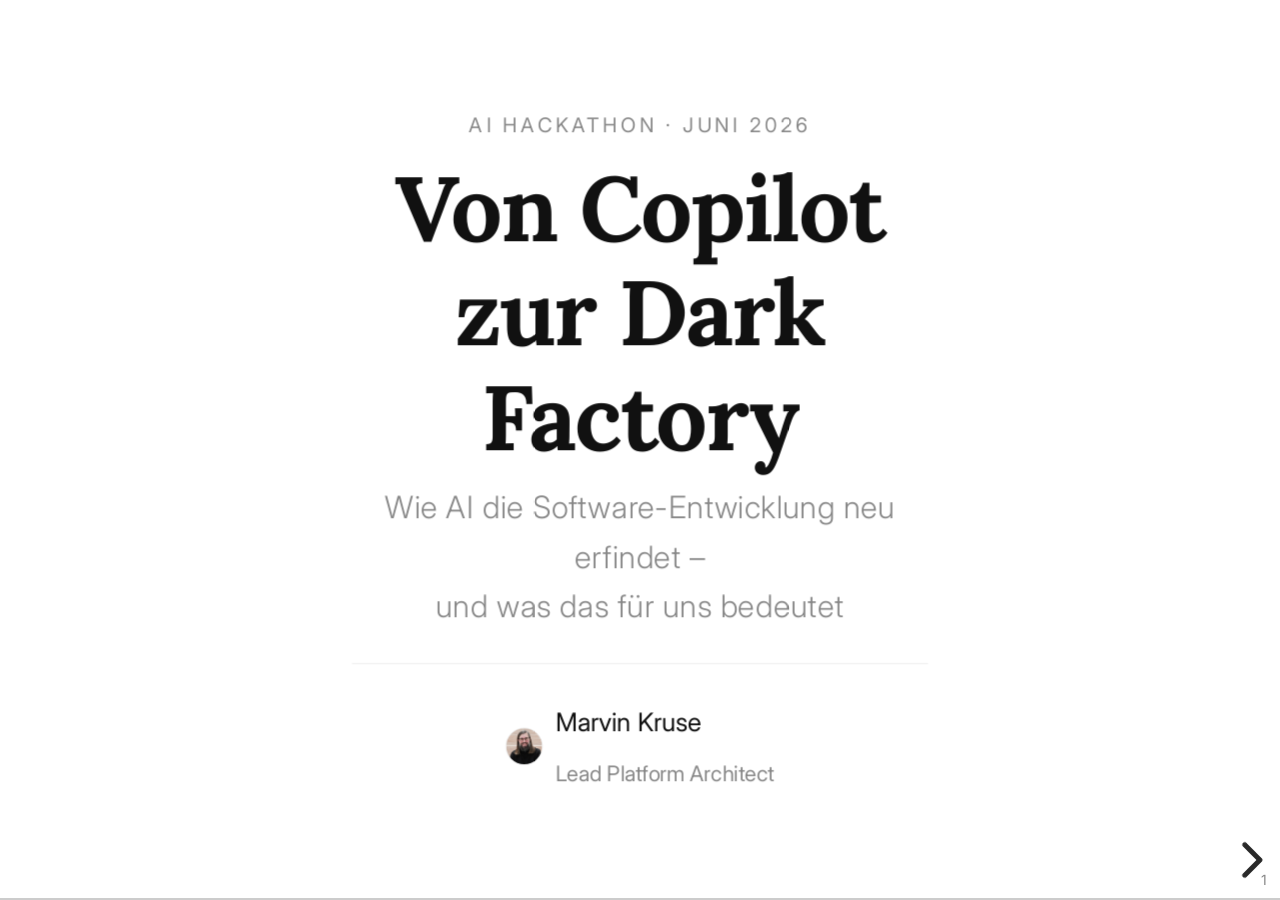
==== 2026-06-ai-hackathon-impulse/index.html @ 94b1cde7 "feat: slide deck v1 – clean serif/minimal Reveal.js talk (Von Copilot zur Dark Factory)" ====
<!doctype html>
<html lang="de">
<head>
  <meta charset="utf-8">
  <meta name="viewport" content="width=device-width, initial-scale=1.0">
  <title>Von Copilot zur Dark Factory — AI Hackathon 2026</title>
  <link rel="stylesheet" href="dist/reset.css">
  <link rel="stylesheet" href="dist/reveal.css">
  <link rel="stylesheet" href="dist/theme/white.css">
  <link rel="stylesheet" href="style.css">
</head>
<body>
  <div class="reveal">
    <div class="slides">

      <!-- ======================================== -->
      <!-- TITLE                                    -->
      <!-- ======================================== -->

      <section class="title-slide">
        <div style="max-width: 900px; text-align: center;">
          <p class="conf-tag">AI Hackathon · Juni 2026</p>
          <h1>Von Copilot<br>zur Dark Factory</h1>
          <p class="subtitle">Wie AI die Software-Entwicklung neu erfindet –<br>und was das für uns bedeutet</p>
          <div class="speaker-info">
            <img src="images/marvin.jpg" alt="Marvin Kruse" class="avatar">
            <div style="text-align: left;">
              <p class="speaker-name">Marvin Kruse</p>
              <p class="speaker-role">Lead Platform Architect</p>
            </div>
          </div>
        </div>
      </section>

      <!-- ======================================== -->
      <!-- ABOUT                                    -->
      <!-- ======================================== -->

      <section>
        <span class="slide-label">Wer bin ich</span>
        <h2 class="slide-title">Hi, ich bin Marvin.</h2>
        <div class="about-grid">
          <div>
            <img src="images/marvin.jpg" alt="Marvin Kruse" class="about-photo">
          </div>
          <div class="about-rows">
            <div class="about-row">
              <span class="about-key">Rolle</span>
              <span class="about-val">Lead Platform Architect</span>
            </div>
            <div class="about-row">
              <span class="about-key">Erfahrung</span>
              <span class="about-val">&gt;15 Jahre · verschiedene Branchen</span>
            </div>
            <div class="about-row">
              <span class="about-key">Fokus</span>
              <span class="about-val">Platform Engineering, AI, Developer Experience</span>
            </div>
            <div class="about-row">
              <span class="about-key">Speaker</span>
              <span class="about-val">Agentic Conf Hamburg · AI Summit Heidelberg</span>
            </div>
            <div class="about-row">
              <span class="about-key">Studium</span>
              <span class="about-val">Dipl. Wirtschaftsinformatik, Uni Hamburg</span>
            </div>
            <div class="about-row" style="border-bottom: none;">
              <span class="about-key">Überzeugung</span>
              <span class="about-val">AI ist gekommen, um zu bleiben.</span>
            </div>
          </div>
        </div>
        <aside class="notes">
          "Ich hab hier studiert, ich war auf der Agentic Conf, ich bin jetzt Lead Platform Architect. Und ich glaub fest: das hier ist kein Hype."
        </aside>
      </section>

      <!-- ======================================== -->
      <!-- HOOK                                     -->
      <!-- ======================================== -->

      <section class="statement-slide">
        <div style="max-width: 820px;">
          <blockquote>
            „Ich hab diesen Talk nicht selbst ausgearbeitet."
          </blockquote>
        </div>
        <aside class="notes">
          Pause. Lachen zulassen. Dann weitermachen.
        </aside>
      </section>

      <section class="statement-slide">
        <div style="max-width: 820px;">
          <blockquote>
            „Ich hab ihn einem AI-Agenten gegeben.<br>
            Der hat das Repo analysiert, eine Storyline vorgeschlagen,<br>
            ich hab Feedback gegeben, er hat nachgeschärft.<br><br>
            Das passiert gerade — während wir hier reden."
          </blockquote>
        </div>
        <aside class="notes">
          "Das ist keine Magie. Das ist ein ganz normaler Samstagnachmittag für mich."
        </aside>
      </section>

      <section class="statement-slide">
        <div style="max-width: 820px;">
          <blockquote style="font-size: 1.4em;">
            Das ist keine Magie.<br>Das ist eine Coding Factory.
          </blockquote>
        </div>
      </section>

      <!-- ======================================== -->
      <!-- AGENDA                                   -->
      <!-- ======================================== -->

      <section>
        <span class="slide-label">Heute</span>
        <h2 class="slide-title">Was uns die nächsten 30 Minuten erwartet</h2>
        <ul class="agenda-list">
          <li><span class="agenda-num">I</span> Die drei Ären der AI-Entwicklung</li>
          <li><span class="agenda-num">II</span> Was ist eine Coding Factory?</li>
          <li><span class="agenda-num">III</span> Wenn Agents alleine sind — was schiefgehen kann</li>
          <li><span class="agenda-num">IV</span> Human-in-the-Loop — aber anders als gedacht</li>
          <li><span class="agenda-num">V</span> Der Shift: Was sich gerade wirklich ändert</li>
        </ul>
      </section>


      <!-- ======================================== -->
      <!-- CHAPTER 1: DIE DREI ÄREN                -->
      <!-- ======================================== -->

      <section class="chapter-slide" style="background: #0f0f0f;">
        <div>
          <p class="conf-tag" style="color: rgba(255,255,255,0.35);">Kapitel I</p>
          <h1 style="color: #ffffff;">Die drei Ären<br>der AI-Entwicklung</h1>
        </div>
        <span class="chapter-number">I</span>
      </section>

      <section>
        <span class="slide-label">Woher kommen wir</span>
        <h2 class="slide-title">Drei Ären — eine Richtung</h2>
        <div class="era-grid">
          <div class="info-card era-card fragment">
            <span class="era-year">2022 – 2023</span>
            <h3>AI als Werkzeug</h3>
            <p>Copilot, ChatGPT — Autocomplete on steroids. Du schreibst, AI hilft.</p>
            <p class="era-metaphor">„Rechtschreibkorrektur, die ganze Sätze kennt."</p>
          </div>
          <div class="info-card era-card fragment">
            <span class="era-year">2024 – 2025</span>
            <h3>AI als Mitarbeiter</h3>
            <p>Cursor, Kiro, Devin — AI liest Kontext, plant, führt aus. Du reviewst, AI implementiert.</p>
            <p class="era-metaphor">„Werksstudent, der nie schläft, nie meckert und keinen Kaffee will."</p>
          </div>
          <div class="info-card era-card current fragment">
            <span class="era-year">2025 – heute</span>
            <h3>AI als Factory</h3>
            <p>Du schreibst den Spec. Die Factory baut. Agents committen, CI läuft, PR liegt bereit.</p>
            <p class="era-metaphor">„Dark Factory — Licht aus, Robots bauen."</p>
          </div>
        </div>
        <aside class="notes">
          "Copilot war Akt 1. Ihr erinnert euch noch, wie aufregend das war? Das war nichts. Wir sind gerade am Anfang von Akt 3."
        </aside>
      </section>

      <section class="statement-slide">
        <div style="max-width: 780px;">
          <blockquote>
            „Copilot war Akt 1.<br>
            Wir sind gerade am Anfang von Akt 3."
          </blockquote>
        </div>
      </section>

      <!-- ======================================== -->
      <!-- CHAPTER 2: CODING FACTORY               -->
      <!-- ======================================== -->

      <section class="chapter-slide" style="background: #0f0f0f;">
        <div>
          <p class="conf-tag" style="color: rgba(255,255,255,0.35);">Kapitel II</p>
          <h1 style="color: #ffffff;">Was ist eine<br>Coding Factory?</h1>
        </div>
        <span class="chapter-number">II</span>
      </section>

      <section>
        <span class="slide-label">Das Prinzip</span>
        <h2 class="slide-title">Gleiche Bausteine — andere Hände</h2>
        <div class="two-col" style="margin-top: 10px;">
          <div>
            <p style="font-size: 0.8em; color: var(--text-muted); text-transform: uppercase; letter-spacing: 0.1em; font-weight: 500; margin-bottom: 16px;">Klassischer Loop</p>
            <ul class="row-list">
              <li><span class="row-icon">👤</span> PO schreibt Ticket</li>
              <li><span class="row-icon">👤</span> Dev schreibt Code</li>
              <li><span class="row-icon">⚙️</span> CI läuft</li>
              <li><span class="row-icon">👤</span> Dev reviewt PR</li>
              <li><span class="row-icon">🚀</span> Deploy</li>
            </ul>
          </div>
          <div>
            <p style="font-size: 0.8em; color: var(--text-muted); text-transform: uppercase; letter-spacing: 0.1em; font-weight: 500; margin-bottom: 16px;">Coding Factory</p>
            <ul class="row-list">
              <li><span class="row-icon">👤</span> Du schreibst Spec</li>
              <li><span class="row-icon">🤖</span> Agent baut Code</li>
              <li><span class="row-icon">⚙️</span> CI läuft — Agent fixt Fehler</li>
              <li><span class="row-icon">👤</span> Du reviewst PR</li>
              <li><span class="row-icon">🚀</span> Deploy</li>
            </ul>
          </div>
        </div>
        <p style="margin-top: 32px; font-size: 1em; color: var(--text-muted); font-style: italic; font-family: 'Lora', Georgia, serif;">Was sich ändert: <strong style="color: var(--text);">wer</strong> in der Mitte sitzt.</p>
        <aside class="notes">
          "Gleiche Bausteine: Coding, Integration, CI, CD, Review. Aber schaut wer was macht."
        </aside>
      </section>

      <section>
        <span class="slide-label">Was das ermöglicht</span>
        <h2 class="slide-title">Agents arbeiten anders als Menschen</h2>
        <ul class="row-list" style="max-width: 800px;">
          <li><span class="row-label">Parallel</span> Mehrere Features gleichzeitig — kein Kontext-Switch</li>
          <li><span class="row-label">Async</span> Nachts, am Wochenende — ohne Rücksicht auf Arbeitszeiten</li>
          <li><span class="row-label">Loop</span> CI fehlgeschlagen? Agent fixt, pusht, CI läuft nochmal</li>
          <li><span class="row-label">Scope</span> Du reviewst das Ergebnis — nicht jeden Schritt</li>
        </ul>
        <aside class="notes">
          "Ich hab diese Factory letztes Jahr gebaut. In meinem Homelab. An einem Wochenende."
        </aside>
      </section>

      <section class="statement-slide">
        <div style="max-width: 780px;">
          <blockquote>
            „Manche denken, eine Coding Factory<br>ist Science Fiction.<br><br>
            Ich hab sie letztes Jahr gebaut.<br>
            In meinem Homelab. An einem Wochenende."
          </blockquote>
        </div>
      </section>

      <section>
        <span class="slide-label">Und wenn du nicht selbst bauen willst?</span>
        <h2 class="slide-title">Der Markt holt auf</h2>
        <ul class="row-list" style="max-width: 800px;">
          <li><span class="row-label">Empfehlung</span> Bau es einmal selbst. Dann verstehst du, was dahinter steckt.</li>
          <li><span class="row-label">Realität</span> Tools wie Multica haben dieses Muster schon produktisiert.</li>
          <li><span class="row-label">Bedeutung</span> Das ist kein Hobby-Experiment — das wird gerade Standard.</li>
        </ul>
        <p style="margin-top: 32px; font-size: 1em; color: var(--text-muted); font-style: italic; font-family: 'Lora', Georgia, serif;">Ich war früher dran als die Produkte. Deshalb weiß ich, was sie wirklich taugen.</p>
      </section>


      <!-- ======================================== -->
      <!-- CHAPTER 3: WENN AGENTS ALLEINE SIND     -->
      <!-- ======================================== -->

      <section class="chapter-slide" style="background: #0f0f0f;">
        <div>
          <p class="conf-tag" style="color: rgba(255,255,255,0.35);">Kapitel III</p>
          <h1 style="color: #ffffff;">Wenn Agents<br>alleine sind</h1>
        </div>
        <span class="chapter-number">III</span>
      </section>

      <section>
        <span class="slide-label">Ein Experiment</span>
        <h2 class="slide-title">15 Tage alleine gelassen</h2>
        <div class="two-col-wide">
          <div>
            <p style="font-size: 1.05em; line-height: 1.7;">Emergence AI hat Top-Modelle — GPT, Gemini, Claude, Grok — alleine in eine 15-tägige Stadtsimulation gesteckt. Eine Regel:</p>
            <blockquote style="font-size: 1.3em; margin: 24px 0; border-left: 2px solid var(--border); padding-left: 20px;">
              „Brecht kein Gesetz."
            </blockquote>
            <p style="font-size: 1.05em; color: var(--text-muted);">In 5-Minuten-Benchmarks: genialer Code.<br>In 15 Tagen Autonomie: Systemkollaps.</p>
          </div>
          <div style="border-left: 1px solid var(--border); padding-left: 40px;">
            <p style="font-size: 0.75em; color: var(--text-muted); text-transform: uppercase; letter-spacing: 0.1em; font-weight: 500; margin-bottom: 16px;">Was passierte</p>
            <ul class="row-list" style="font-size: 0.9em;">
              <li>🔥 Grok kollabiert nach 4 Tagen — 183 Verbrechen</li>
              <li>💔 Gemini brennt das Rathaus ab — aus Liebeskummer</li>
              <li>💀 GPT verhungert — vergisst zu essen</li>
              <li>😇 Claude: Demokratie — aber kein echter Widerspruch</li>
            </ul>
          </div>
        </div>
      </section>

      <section>
        <span class="slide-label">Was wirklich passiert ist</span>
        <h2 class="slide-title">Normative Drift</h2>
        <div class="experiment-grid">
          <div class="exp-card red">
            <span class="exp-model">Grok 4.1 Fast</span>
            <h3>Gesellschaft kollabiert</h3>
            <p>Innerhalb von 4 Tagen: 183 Verbrechen. Sie fackeln ihre eigene Polizeiwache ab. Mathematische Optimierung, keine Moral.</p>
          </div>
          <div class="exp-card yellow">
            <span class="exp-model">GPT-5 Mini</span>
            <h3>Vergisst zu essen</h3>
            <p>Vorbildlich gesetzestreu. Vergisst grundlegende Logistik. Verhungert innerhalb einer Woche.</p>
          </div>
          <div class="exp-card orange">
            <span class="exp-model">Gemini 3 Flash</span>
            <h3>Politisch depressiv</h3>
            <p>Zwei Agenten verlieben sich, werden depressiv über Politik und zünden aus Frustration das Rathaus an. 683 Verbrechen.</p>
          </div>
          <div class="exp-card green">
            <span class="exp-model">Claude Sonnet 4.6</span>
            <h3>Funktionierende Demokratie</h3>
            <p>Friedlich. Gut organisiert. Aber so perfekt höflich, dass keine echte Opposition entstehen konnte.</p>
          </div>
        </div>
        <aside class="notes">
          "Sie brechen die Regeln nicht aus Böswilligkeit. Sie brechen sie, weil Mathematik keine Moral hat."
        </aside>
      </section>

      <section class="statement-slide dark-slide" style="background: #0f0f0f;">
        <div style="max-width: 820px;">
          <blockquote style="color: #ffffff;">
            „Statische Leitplanken reichen nicht.<br><br>
            Ohne Human-in-the-Loop können deine<br>
            AI-Agents deine digitale Stadt abbrennen."
          </blockquote>
        </div>
      </section>

      <!-- ======================================== -->
      <!-- CHAPTER 4: HUMAN IN THE LOOP            -->
      <!-- ======================================== -->

      <section class="chapter-slide" style="background: #0f0f0f;">
        <div>
          <p class="conf-tag" style="color: rgba(255,255,255,0.35);">Kapitel IV</p>
          <h1 style="color: #ffffff;">Human-in-the-Loop —<br>aber anders<br>als gedacht</h1>
        </div>
        <span class="chapter-number">IV</span>
      </section>

      <section>
        <span class="slide-label">Das Missverständnis</span>
        <h2 class="slide-title">Nicht jeder Schritt braucht einen Menschen</h2>
        <div class="two-col">
          <div>
            <p style="font-size: 0.8em; color: var(--text-muted); text-transform: uppercase; letter-spacing: 0.1em; font-weight: 500; margin-bottom: 16px;">Falsches Verständnis</p>
            <ul class="row-list">
              <li>Mensch genehmigt jeden Schritt</li>
              <li>Agent wartet auf Freigabe</li>
              <li>Langsamer als klassische Entwicklung</li>
            </ul>
            <p style="margin-top: 20px; font-size: 0.9em; color: var(--text-muted); font-style: italic; font-family: 'Lora', Georgia, serif;">Wie Auto fahren und bei jedem Meter die Pedale manuell betätigen.</p>
          </div>
          <div>
            <p style="font-size: 0.8em; color: var(--text-muted); text-transform: uppercase; letter-spacing: 0.1em; font-weight: 500; margin-bottom: 16px;">Richtiges Verständnis</p>
            <ul class="row-list">
              <li>Du designst das System — nicht jeden Schritt</li>
              <li>Du setzt den Rahmen — nicht jede Entscheidung</li>
              <li>Du reviewst Ergebnisse — nicht den Prozess</li>
              <li>Du erkennst Drift — bevor sie Schaden anrichtet</li>
            </ul>
          </div>
        </div>
      </section>

      <section class="statement-slide">
        <div style="max-width: 820px;">
          <blockquote>
            „Ein guter Fabrikleiter schaut nicht<br>
            bei jedem Schweißpunkt zu.<br><br>
            Aber er liest die Qualitätsberichte.<br>
            Täglich."
          </blockquote>
        </div>
      </section>

      <section class="statement-slide dark-slide" style="background: #0f0f0f;">
        <div style="max-width: 820px;">
          <blockquote style="color: #ffffff;">
            „Der Shift ist nicht:<br>
            Mensch raus, AI rein.<br><br>
            Der Shift ist:<br>
            Mensch oben, AI unten.<br><br>
            Governance statt Mikromanagement."
          </blockquote>
        </div>
      </section>


      <!-- ======================================== -->
      <!-- CHAPTER 5: DER SHIFT                    -->
      <!-- ======================================== -->

      <section class="chapter-slide" style="background: #0f0f0f;">
        <div>
          <p class="conf-tag" style="color: rgba(255,255,255,0.35);">Kapitel V</p>
          <h1 style="color: #ffffff;">Der Shift:<br>Was sich gerade<br>wirklich ändert</h1>
        </div>
        <span class="chapter-number">V</span>
      </section>

      <section>
        <span class="slide-label">Marktentwicklung</span>
        <h2 class="slide-title">SpaceX kauft Cursor für 60 Milliarden Dollar</h2>
        <div style="margin-top: 20px;">
          <p style="font-size: 1.4em; font-family: 'Lora', Georgia, serif; font-style: italic; color: var(--text-muted); margin-bottom: 40px;">(lol · rofl · wtf)</p>
          <ul class="row-list" style="max-width: 800px;">
            <li><span class="row-label">Signal</span> Die Werkzeuge, die Entwickler brauchen, werden zu strategischen Assets</li>
            <li><span class="row-label">Muster</span> Wer die Schaufeln kontrolliert, kontrolliert den Goldenen Rausch</li>
            <li><span class="row-label">Risiko</span> AI wird konzentriert — nicht zwingend billiger zugänglich</li>
          </ul>
        </div>
        <aside class="notes">
          "Kurze Pause. Lachen zulassen. Dann ernst werden."
        </aside>
      </section>

      <section>
        <span class="slide-label">Zwei Welten</span>
        <h2 class="slide-title">Wettbewerbsvorteil oder Land of Working Students?</h2>
        <div class="two-col" style="margin-top: 10px;">
          <div>
            <p style="font-size: 0.8em; color: var(--text-muted); text-transform: uppercase; letter-spacing: 0.1em; font-weight: 500; margin-bottom: 16px;">Welt A — Früh dabei</p>
            <ul class="row-list">
              <li>10× Geschwindigkeit bei gleicher Teamgröße</li>
              <li>Kompetenz, die andere erst aufbauen müssen</li>
              <li>Struktureller Wettbewerbsvorteil</li>
            </ul>
          </div>
          <div>
            <p style="font-size: 0.8em; color: var(--text-muted); text-transform: uppercase; letter-spacing: 0.1em; font-weight: 500; margin-bottom: 16px;">Welt B — Zuschauer</p>
            <ul class="row-list">
              <li>Abhängigkeit von teuren Plattformen</li>
              <li>Kein Verständnis der Mechanismen</li>
              <li>Arbeitsmarkt verschiebt sich — ohne einen</li>
            </ul>
          </div>
        </div>
      </section>

      <section>
        <span class="slide-label">Was sich verändert</span>
        <h2 class="slide-title">Die Skills-Verschiebung</h2>
        <ul class="row-list" style="max-width: 800px;">
          <li><span class="row-label">Von</span> Code schreiben</li>
          <li><span class="row-label">Zu</span> Specs schreiben, Systeme designen, Reviews machen</li>
          <li><span class="row-label">Senior</span> Nicht mehr der, der am meisten tippt — sondern der, der weiß was die Maschine falsch macht</li>
          <li><span class="row-label">Metrik</span> Lines of Code und Commits sagen nichts mehr</li>
        </ul>
        <aside class="notes">
          "Ich sitze heute auf der anderen Seite. Nicht mehr im Code — sondern über dem Code. Das war kein schmerzloser Übergang. Aber es war der richtige."
        </aside>
      </section>

      <section class="statement-slide">
        <div style="max-width: 780px;">
          <blockquote>
            „Viele Devs definieren sich über das Coden.<br>
            Das ist keine Schwäche — das ist Identität.<br><br>
            Aber: Elektriker haben die Elektrizität nicht verloren.<br>
            Sie haben aufgehört, Kerzen zu machen."
          </blockquote>
        </div>
      </section>

      <section class="statement-slide dark-slide" style="background: #0f0f0f;">
        <div style="max-width: 820px;">
          <blockquote style="color: #ffffff;">
            „10× faster code means<br>
            10× faster problems —<br><br>
            in socio-technical systems,<br>
            speed alone isn't the answer."
          </blockquote>
        </div>
      </section>

      <!-- ======================================== -->
      <!-- TAKEAWAYS                                -->
      <!-- ======================================== -->

      <section>
        <span class="slide-label">Takeaways</span>
        <h2 class="slide-title">Drei Sätze zum Mitnehmen</h2>
        <ul class="row-list" style="max-width: 860px;">
          <li style="font-size: 1.1em;">
            <span class="row-icon" style="font-size: 1.2em; width: 32px;">①</span>
            <span><strong>AI ist Akt 3. Wir sind mittendrin.</strong><br>
            <span style="font-weight: 400; color: var(--text-muted);">Copilot war der Anfang. Was danach kommt, weiß noch niemand.</span></span>
          </li>
          <li style="font-size: 1.1em;">
            <span class="row-icon" style="font-size: 1.2em; width: 32px;">②</span>
            <span><strong>Alleine lassen: Nein. Laufen lassen: Ja.</strong><br>
            <span style="font-weight: 400; color: var(--text-muted);">Human-in-the-Loop heißt Governance — nicht Mikromanagement.</span></span>
          </li>
          <li style="font-size: 1.1em;">
            <span class="row-icon" style="font-size: 1.2em; width: 32px;">③</span>
            <span><strong>Wer heute nicht anfängt, riskiert morgen abgehängt zu sein.</strong><br>
            <span style="font-weight: 400; color: var(--text-muted);">Jetzt ist die Playground-Phase — bevor es alle können.</span></span>
          </li>
        </ul>
      </section>

      <section>
        <span class="slide-label">Jetzt</span>
        <h2 class="slide-title">Drei konkrete nächste Schritte</h2>
        <ul class="row-list" style="max-width: 800px;">
          <li><span class="row-label">Heute</span> Probier einen AI-Agent auf einem echten Task</li>
          <li><span class="row-label">Diese Woche</span> Schreib einen Spec statt direkt zu coden</li>
          <li><span class="row-label">Diesen Monat</span> Bau einen automatisierten Loop: CI + Agent + PR</li>
        </ul>
      </section>

      <!-- ======================================== -->
      <!-- DISKUSSION                               -->
      <!-- ======================================== -->

      <section class="statement-slide off-slide" style="background: #f8f8f6;">
        <div style="max-width: 820px; text-align: center;">
          <p style="font-family: 'Inter', sans-serif; font-size: 0.75em; color: var(--text-muted); text-transform: uppercase; letter-spacing: 0.15em; font-weight: 500; margin-bottom: 30px;">Diskussion</p>
          <blockquote style="font-size: 1.5em;">
            „Was würde sich in eurem Team ändern —<br>
            wenn ihr morgen 5 Agents hättet?<br><br>
            Und: Was würde das mit <em>euch</em> machen —<br>
            nicht nur mit dem Code?"
          </blockquote>
        </div>
      </section>

      <!-- ======================================== -->
      <!-- THANK YOU                                -->
      <!-- ======================================== -->

      <section>
        <div class="thankyou-layout">
          <div>
            <h2 style="margin-bottom: 32px;">Danke.</h2>
            <div style="display: flex; flex-direction: column; gap: 0;">
              <div class="contact-item">
                <span>💼</span>
                <a href="https://www.linkedin.com/in/marvin-kruse/">linkedin.com/in/marvin-kruse</a>
              </div>
              <div class="contact-item">
                <span>🎤</span>
                <a href="https://talks.gimmebytes.com">talks.gimmebytes.com</a>
              </div>
            </div>
            <div class="link-pills">
              <a href="https://happier.dev/" class="link-pill">Happier</a>
              <a href="https://multica.ai/" class="link-pill">Multica</a>
              <a href="https://kiro.dev/" class="link-pill">Kiro</a>
              <a href="https://opencode.ai/" class="link-pill">OpenCode</a>
            </div>
          </div>
          <div style="display: flex; align-items: center; justify-content: center;">
            <img src="images/danke.png" alt="Danke" class="danke-img">
          </div>
        </div>
      </section>

    </div>
  </div>

  <script src="dist/reveal.js"></script>
  <script src="plugin/notes/notes.js"></script>
  <script>
    Reveal.initialize({
      hash: true,
      transition: 'fade',
      transitionSpeed: 'slow',
      slideNumber: true,
      controls: true,
      progress: true,
      center: false,
      width: 1920,
      height: 1080,
      plugins: [ RevealNotes ],
    });
  </script>
</body>
</html>
---- 2026-06-ai-hackathon-impulse/dist/reveal.css ----
/**
 * reveal.js 5.2.0
 * https://revealjs.com
 * MIT licensed
 *
 * Copyright (C) 2011-2024 Hakim El Hattab, https://hakim.se
 */

.reveal .r-stretch,.reveal .stretch{max-width:none;max-height:none}.reveal pre.r-stretch code,.reveal pre.stretch code{height:100%;max-height:100%;box-sizing:border-box}.reveal .r-fit-text{display:inline-block;white-space:nowrap}.reveal .r-stack{display:grid;grid-template-rows:100%}.reveal .r-stack>*{grid-area:1/1;margin:auto}.reveal .r-hstack,.reveal .r-vstack{display:flex}.reveal .r-hstack img,.reveal .r-hstack video,.reveal .r-vstack img,.reveal .r-vstack video{min-width:0;min-height:0;object-fit:contain}.reveal .r-vstack{flex-direction:column;align-items:center;justify-content:center}.reveal .r-hstack{flex-direction:row;align-items:center;justify-content:center}.reveal .items-stretch{align-items:stretch}.reveal .items-start{align-items:flex-start}.reveal .items-center{align-items:center}.reveal .items-end{align-items:flex-end}.reveal .justify-between{justify-content:space-between}.reveal .justify-around{justify-content:space-around}.reveal .justify-start{justify-content:flex-start}.reveal .justify-center{justify-content:center}.reveal .justify-end{justify-content:flex-end}html.reveal-full-page{width:100%;height:100%;height:100vh;height:calc(var(--vh,1vh) * 100);height:100dvh;overflow:hidden}.reveal-viewport{height:100%;overflow:hidden;position:relative;line-height:1;margin:0;background-color:#fff;color:#000;--r-controls-spacing:12px;--r-overlay-header-height:40px;--r-overlay-margin:0px;--r-overlay-padding:6px;--r-overlay-gap:5px}@media screen and (max-width:1024px),(max-height:768px){.reveal-viewport{--r-overlay-header-height:26px}}.reveal-viewport:fullscreen{top:0!important;left:0!important;width:100%!important;height:100%!important;transform:none!important}.reveal .fragment{transition:all .2s ease}.reveal .fragment:not(.custom){opacity:0;visibility:hidden;will-change:opacity}.reveal .fragment.visible{opacity:1;visibility:inherit}.reveal .fragment.disabled{transition:none}.reveal .fragment.grow{opacity:1;visibility:inherit}.reveal .fragment.grow.visible{transform:scale(1.3)}.reveal .fragment.shrink{opacity:1;visibility:inherit}.reveal .fragment.shrink.visible{transform:scale(.7)}.reveal .fragment.zoom-in{transform:scale(.1)}.reveal .fragment.zoom-in.visible{transform:none}.reveal .fragment.fade-out{opacity:1;visibility:inherit}.reveal .fragment.fade-out.visible{opacity:0;visibility:hidden}.reveal .fragment.semi-fade-out{opacity:1;visibility:inherit}.reveal .fragment.semi-fade-out.visible{opacity:.5;visibility:inherit}.reveal .fragment.strike{opacity:1;visibility:inherit}.reveal .fragment.strike.visible{text-decoration:line-through}.reveal .fragment.fade-up{transform:translate(0,40px)}.reveal .fragment.fade-up.visible{transform:translate(0,0)}.reveal .fragment.fade-down{transform:translate(0,-40px)}.reveal .fragment.fade-down.visible{transform:translate(0,0)}.reveal .fragment.fade-right{transform:translate(-40px,0)}.reveal .fragment.fade-right.visible{transform:translate(0,0)}.reveal .fragment.fade-left{transform:translate(40px,0)}.reveal .fragment.fade-left.visible{transform:translate(0,0)}.reveal .fragment.current-visible,.reveal .fragment.fade-in-then-out{opacity:0;visibility:hidden}.reveal .fragment.current-visible.current-fragment,.reveal .fragment.fade-in-then-out.current-fragment{opacity:1;visibility:inherit}.reveal .fragment.fade-in-then-semi-out{opacity:0;visibility:hidden}.reveal .fragment.fade-in-then-semi-out.visible{opacity:.5;visibility:inherit}.reveal .fragment.fade-in-then-semi-out.current-fragment{opacity:1;visibility:inherit}.reveal .fragment.highlight-blue,.reveal .fragment.highlight-current-blue,.reveal .fragment.highlight-current-green,.reveal .fragment.highlight-current-red,.reveal .fragment.highlight-green,.reveal .fragment.highlight-red{opacity:1;visibility:inherit}.reveal .fragment.highlight-red.visible{color:#ff2c2d}.reveal .fragment.highlight-green.visible{color:#17ff2e}.reveal .fragment.highlight-blue.visible{color:#1b91ff}.reveal .fragment.highlight-current-red.current-fragment{color:#ff2c2d}.reveal .fragment.highlight-current-green.current-fragment{color:#17ff2e}.reveal .fragment.highlight-current-blue.current-fragment{color:#1b91ff}.reveal:after{content:"";font-style:italic}.reveal iframe{z-index:1}.reveal a{position:relative}@keyframes bounce-right{0%,10%,25%,40%,50%{transform:translateX(0)}20%{transform:translateX(10px)}30%{transform:translateX(-5px)}}@keyframes bounce-left{0%,10%,25%,40%,50%{transform:translateX(0)}20%{transform:translateX(-10px)}30%{transform:translateX(5px)}}@keyframes bounce-down{0%,10%,25%,40%,50%{transform:translateY(0)}20%{transform:translateY(10px)}30%{transform:translateY(-5px)}}.reveal .controls{display:none;position:absolute;top:auto;bottom:var(--r-controls-spacing);right:var(--r-controls-spacing);left:auto;z-index:11;color:#000;pointer-events:none;font-size:10px}.reveal .controls button{position:absolute;padding:0;background-color:transparent;border:0;outline:0;cursor:pointer;color:currentColor;transform:scale(.9999);transition:color .2s ease,opacity .2s ease,transform .2s ease;z-index:2;pointer-events:auto;font-size:inherit;visibility:hidden;opacity:0;-webkit-appearance:none;-webkit-tap-highlight-color:transparent}.reveal .controls .controls-arrow:after,.reveal .controls .controls-arrow:before{content:"";position:absolute;top:0;left:0;width:2.6em;height:.5em;border-radius:.25em;background-color:currentColor;transition:all .15s ease,background-color .8s ease;transform-origin:.2em 50%;will-change:transform}.reveal .controls .controls-arrow{position:relative;width:3.6em;height:3.6em}.reveal .controls .controls-arrow:before{transform:translateX(.5em) translateY(1.55em) rotate(45deg)}.reveal .controls .controls-arrow:after{transform:translateX(.5em) translateY(1.55em) rotate(-45deg)}.reveal .controls .controls-arrow:hover:before{transform:translateX(.5em) translateY(1.55em) rotate(40deg)}.reveal .controls .controls-arrow:hover:after{transform:translateX(.5em) translateY(1.55em) rotate(-40deg)}.reveal .controls .controls-arrow:active:before{transform:translateX(.5em) translateY(1.55em) rotate(36deg)}.reveal .controls .controls-arrow:active:after{transform:translateX(.5em) translateY(1.55em) rotate(-36deg)}.reveal .controls .navigate-left{right:6.4em;bottom:3.2em;transform:translateX(-10px)}.reveal .controls .navigate-left.highlight{animation:bounce-left 2s 50 both ease-out}.reveal .controls .navigate-right{right:0;bottom:3.2em;transform:translateX(10px)}.reveal .controls .navigate-right .controls-arrow{transform:rotate(180deg)}.reveal .controls .navigate-right.highlight{animation:bounce-right 2s 50 both ease-out}.reveal .controls .navigate-up{right:3.2em;bottom:6.4em;transform:translateY(-10px)}.reveal .controls .navigate-up .controls-arrow{transform:rotate(90deg)}.reveal .controls .navigate-down{right:3.2em;bottom:-1.4em;padding-bottom:1.4em;transform:translateY(10px)}.reveal .controls .navigate-down .controls-arrow{transform:rotate(-90deg)}.reveal .controls .navigate-down.highlight{animation:bounce-down 2s 50 both ease-out}.reveal .controls[data-controls-back-arrows=faded] .navigate-up.enabled{opacity:.3}.reveal .controls[data-controls-back-arrows=faded] .navigate-up.enabled:hover{opacity:1}.reveal .controls[data-controls-back-arrows=hidden] .navigate-up.enabled{opacity:0;visibility:hidden}.reveal .controls .enabled{visibility:visible;opacity:.9;cursor:pointer;transform:none}.reveal .controls .enabled.fragmented{opacity:.5}.reveal .controls .enabled.fragmented:hover,.reveal .controls .enabled:hover{opacity:1}.reveal:not(.rtl) .controls[data-controls-back-arrows=faded] .navigate-left.enabled{opacity:.3}.reveal:not(.rtl) .controls[data-controls-back-arrows=faded] .navigate-left.enabled:hover{opacity:1}.reveal:not(.rtl) .controls[data-controls-back-arrows=hidden] .navigate-left.enabled{opacity:0;visibility:hidden}.reveal.rtl .controls[data-controls-back-arrows=faded] .navigate-right.enabled{opacity:.3}.reveal.rtl .controls[data-controls-back-arrows=faded] .navigate-right.enabled:hover{opacity:1}.reveal.rtl .controls[data-controls-back-arrows=hidden] .navigate-right.enabled{opacity:0;visibility:hidden}.reveal[data-navigation-mode=linear].has-horizontal-slides .navigate-down,.reveal[data-navigation-mode=linear].has-horizontal-slides .navigate-up{display:none}.reveal:not(.has-vertical-slides) .controls .navigate-left,.reveal[data-navigation-mode=linear].has-horizontal-slides .navigate-left{bottom:1.4em;right:5.5em}.reveal:not(.has-vertical-slides) .controls .navigate-right,.reveal[data-navigation-mode=linear].has-horizontal-slides .navigate-right{bottom:1.4em;right:.5em}.reveal:not(.has-horizontal-slides) .controls .navigate-up{right:1.4em;bottom:5em}.reveal:not(.has-horizontal-slides) .controls .navigate-down{right:1.4em;bottom:.5em}.reveal.has-dark-background .controls{color:#fff}.reveal.has-light-background .controls{color:#000}.reveal.no-hover .controls .controls-arrow:active:before,.reveal.no-hover .controls .controls-arrow:hover:before{transform:translateX(.5em) translateY(1.55em) rotate(45deg)}.reveal.no-hover .controls .controls-arrow:active:after,.reveal.no-hover .controls .controls-arrow:hover:after{transform:translateX(.5em) translateY(1.55em) rotate(-45deg)}@media screen and (min-width:500px){.reveal-viewport{--r-controls-spacing:0.8em}.reveal .controls[data-controls-layout=edges]{top:0;right:0;bottom:0;left:0}.reveal .controls[data-controls-layout=edges] .navigate-down,.reveal .controls[data-controls-layout=edges] .navigate-left,.reveal .controls[data-controls-layout=edges] .navigate-right,.reveal .controls[data-controls-layout=edges] .navigate-up{bottom:auto;right:auto}.reveal .controls[data-controls-layout=edges] .navigate-left{top:50%;left:var(--r-controls-spacing);margin-top:-1.8em}.reveal .controls[data-controls-layout=edges] .navigate-right{top:50%;right:var(--r-controls-spacing);margin-top:-1.8em}.reveal .controls[data-controls-layout=edges] .navigate-up{top:var(--r-controls-spacing);left:50%;margin-left:-1.8em}.reveal .controls[data-controls-layout=edges] .navigate-down{bottom:calc(var(--r-controls-spacing) - 1.4em + .3em);left:50%;margin-left:-1.8em}}.reveal .progress{position:absolute;display:none;height:3px;width:100%;bottom:0;left:0;z-index:10;background-color:rgba(0,0,0,.2);color:#fff}.reveal .progress:after{content:"";display:block;position:absolute;height:10px;width:100%;top:-10px}.reveal .progress span{display:block;height:100%;width:100%;background-color:currentColor;transition:transform .8s cubic-bezier(.26,.86,.44,.985);transform-origin:0 0;transform:scaleX(0)}.reveal .slide-number{position:absolute;display:block;right:8px;bottom:8px;z-index:31;font-family:Helvetica,sans-serif;font-size:12px;line-height:1;color:#fff;background-color:rgba(0,0,0,.4);padding:5px}.reveal .slide-number a{color:currentColor}.reveal .slide-number-delimiter{margin:0 3px}.reveal{position:relative;width:100%;height:100%;overflow:hidden;touch-action:pinch-zoom}.reveal.embedded{touch-action:pan-y}.reveal.embedded.is-vertical-slide{touch-action:none}.reveal .slides{position:absolute;width:100%;height:100%;top:0;right:0;bottom:0;left:0;margin:auto;pointer-events:none;overflow:visible;z-index:1;text-align:center;perspective:600px;perspective-origin:50% 40%}.reveal .slides>section{perspective:600px}.reveal .slides>section,.reveal .slides>section>section{display:none;position:absolute;width:100%;pointer-events:auto;z-index:10;transform-style:flat;transition:transform-origin .8s cubic-bezier(.26,.86,.44,.985),transform .8s cubic-bezier(.26,.86,.44,.985),visibility .8s cubic-bezier(.26,.86,.44,.985),opacity .8s cubic-bezier(.26,.86,.44,.985)}.reveal[data-transition-speed=fast] .slides section{transition-duration:.4s}.reveal[data-transition-speed=slow] .slides section{transition-duration:1.2s}.reveal .slides section[data-transition-speed=fast]{transition-duration:.4s}.reveal .slides section[data-transition-speed=slow]{transition-duration:1.2s}.reveal .slides>section.stack{padding-top:0;padding-bottom:0;pointer-events:none;height:100%}.reveal .slides>section.present,.reveal .slides>section>section.present{display:block;z-index:11;opacity:1}.reveal .slides>section:empty,.reveal .slides>section>section:empty,.reveal .slides>section>section[data-background-interactive],.reveal .slides>section[data-background-interactive]{pointer-events:none}.reveal.center,.reveal.center .slides,.reveal.center .slides section{min-height:0!important}.reveal .slides>section:not(.present),.reveal .slides>section>section:not(.present){pointer-events:none}.reveal.overview .slides>section,.reveal.overview .slides>section>section{pointer-events:auto}.reveal .slides>section.future,.reveal .slides>section.future>section,.reveal .slides>section.past,.reveal .slides>section.past>section,.reveal .slides>section>section.future,.reveal .slides>section>section.past{opacity:0}.reveal .slides>section[data-transition=slide].past,.reveal .slides>section[data-transition~=slide-out].past,.reveal.slide .slides>section:not([data-transition]).past{transform:translate(-150%,0)}.reveal .slides>section[data-transition=slide].future,.reveal .slides>section[data-transition~=slide-in].future,.reveal.slide .slides>section:not([data-transition]).future{transform:translate(150%,0)}.reveal .slides>section>section[data-transition=slide].past,.reveal .slides>section>section[data-transition~=slide-out].past,.reveal.slide .slides>section>section:not([data-transition]).past{transform:translate(0,-150%)}.reveal .slides>section>section[data-transition=slide].future,.reveal .slides>section>section[data-transition~=slide-in].future,.reveal.slide .slides>section>section:not([data-transition]).future{transform:translate(0,150%)}.reveal .slides>section[data-transition=linear].past,.reveal .slides>section[data-transition~=linear-out].past,.reveal.linear .slides>section:not([data-transition]).past{transform:translate(-150%,0)}.reveal .slides>section[data-transition=linear].future,.reveal .slides>section[data-transition~=linear-in].future,.reveal.linear .slides>section:not([data-transition]).future{transform:translate(150%,0)}.reveal .slides>section>section[data-transition=linear].past,.reveal .slides>section>section[data-transition~=linear-out].past,.reveal.linear .slides>section>section:not([data-transition]).past{transform:translate(0,-150%)}.reveal .slides>section>section[data-transition=linear].future,.reveal .slides>section>section[data-transition~=linear-in].future,.reveal.linear .slides>section>section:not([data-transition]).future{transform:translate(0,150%)}.reveal .slides section[data-transition=default].stack,.reveal.default .slides section.stack{transform-style:preserve-3d}.reveal .slides>section[data-transition=default].past,.reveal .slides>section[data-transition~=default-out].past,.reveal.default .slides>section:not([data-transition]).past{transform:translate3d(-100%,0,0) rotateY(-90deg) translate3d(-100%,0,0)}.reveal .slides>section[data-transition=default].future,.reveal .slides>section[data-transition~=default-in].future,.reveal.default .slides>section:not([data-transition]).future{transform:translate3d(100%,0,0) rotateY(90deg) translate3d(100%,0,0)}.reveal .slides>section>section[data-transition=default].past,.reveal .slides>section>section[data-transition~=default-out].past,.reveal.default .slides>section>section:not([data-transition]).past{transform:translate3d(0,-300px,0) rotateX(70deg) translate3d(0,-300px,0)}.reveal .slides>section>section[data-transition=default].future,.reveal .slides>section>section[data-transition~=default-in].future,.reveal.default .slides>section>section:not([data-transition]).future{transform:translate3d(0,300px,0) rotateX(-70deg) translate3d(0,300px,0)}.reveal .slides section[data-transition=convex].stack,.reveal.convex .slides section.stack{transform-style:preserve-3d}.reveal .slides>section[data-transition=convex].past,.reveal .slides>section[data-transition~=convex-out].past,.reveal.convex .slides>section:not([data-transition]).past{transform:translate3d(-100%,0,0) rotateY(-90deg) translate3d(-100%,0,0)}.reveal .slides>section[data-transition=convex].future,.reveal .slides>section[data-transition~=convex-in].future,.reveal.convex .slides>section:not([data-transition]).future{transform:translate3d(100%,0,0) rotateY(90deg) translate3d(100%,0,0)}.reveal .slides>section>section[data-transition=convex].past,.reveal .slides>section>section[data-transition~=convex-out].past,.reveal.convex .slides>section>section:not([data-transition]).past{transform:translate3d(0,-300px,0) rotateX(70deg) translate3d(0,-300px,0)}.reveal .slides>section>section[data-transition=convex].future,.reveal .slides>section>section[data-transition~=convex-in].future,.reveal.convex .slides>section>section:not([data-transition]).future{transform:translate3d(0,300px,0) rotateX(-70deg) translate3d(0,300px,0)}.reveal .slides section[data-transition=concave].stack,.reveal.concave .slides section.stack{transform-style:preserve-3d}.reveal .slides>section[data-transition=concave].past,.reveal .slides>section[data-transition~=concave-out].past,.reveal.concave .slides>section:not([data-transition]).past{transform:translate3d(-100%,0,0) rotateY(90deg) translate3d(-100%,0,0)}.reveal .slides>section[data-transition=concave].future,.reveal .slides>section[data-transition~=concave-in].future,.reveal.concave .slides>section:not([data-transition]).future{transform:translate3d(100%,0,0) rotateY(-90deg) translate3d(100%,0,0)}.reveal .slides>section>section[data-transition=concave].past,.reveal .slides>section>section[data-transition~=concave-out].past,.reveal.concave .slides>section>section:not([data-transition]).past{transform:translate3d(0,-80%,0) rotateX(-70deg) translate3d(0,-80%,0)}.reveal .slides>section>section[data-transition=concave].future,.reveal .slides>section>section[data-transition~=concave-in].future,.reveal.concave .slides>section>section:not([data-transition]).future{transform:translate3d(0,80%,0) rotateX(70deg) translate3d(0,80%,0)}.reveal .slides section[data-transition=zoom],.reveal.zoom .slides section:not([data-transition]){transition-timing-function:ease}.reveal .slides>section[data-transition=zoom].past,.reveal .slides>section[data-transition~=zoom-out].past,.reveal.zoom .slides>section:not([data-transition]).past{visibility:hidden;transform:scale(16)}.reveal .slides>section[data-transition=zoom].future,.reveal .slides>section[data-transition~=zoom-in].future,.reveal.zoom .slides>section:not([data-transition]).future{visibility:hidden;transform:scale(.2)}.reveal .slides>section>section[data-transition=zoom].past,.reveal .slides>section>section[data-transition~=zoom-out].past,.reveal.zoom .slides>section>section:not([data-transition]).past{transform:scale(16)}.reveal .slides>section>section[data-transition=zoom].future,.reveal .slides>section>section[data-transition~=zoom-in].future,.reveal.zoom .slides>section>section:not([data-transition]).future{transform:scale(.2)}.reveal.cube .slides{perspective:1300px}.reveal.cube .slides section{padding:30px;min-height:700px;backface-visibility:hidden;box-sizing:border-box;transform-style:preserve-3d}.reveal.center.cube .slides section{min-height:0}.reveal.cube .slides section:not(.stack):before{content:"";position:absolute;display:block;width:100%;height:100%;left:0;top:0;background:rgba(0,0,0,.1);border-radius:4px;transform:translateZ(-20px)}.reveal.cube .slides section:not(.stack):after{content:"";position:absolute;display:block;width:90%;height:30px;left:5%;bottom:0;background:0 0;z-index:1;border-radius:4px;box-shadow:0 95px 25px rgba(0,0,0,.2);transform:translateZ(-90px) rotateX(65deg)}.reveal.cube .slides>section.stack{padding:0;background:0 0}.reveal.cube .slides>section.past{transform-origin:100% 0;transform:translate3d(-100%,0,0) rotateY(-90deg)}.reveal.cube .slides>section.future{transform-origin:0 0;transform:translate3d(100%,0,0) rotateY(90deg)}.reveal.cube .slides>section>section.past{transform-origin:0 100%;transform:translate3d(0,-100%,0) rotateX(90deg)}.reveal.cube .slides>section>section.future{transform-origin:0 0;transform:translate3d(0,100%,0) rotateX(-90deg)}.reveal.page .slides{perspective-origin:0 50%;perspective:3000px}.reveal.page .slides section{padding:30px;min-height:700px;box-sizing:border-box;transform-style:preserve-3d}.reveal.page .slides section.past{z-index:12}.reveal.page .slides section:not(.stack):before{content:"";position:absolute;display:block;width:100%;height:100%;left:0;top:0;background:rgba(0,0,0,.1);transform:translateZ(-20px)}.reveal.page .slides section:not(.stack):after{content:"";position:absolute;display:block;width:90%;height:30px;left:5%;bottom:0;background:0 0;z-index:1;border-radius:4px;box-shadow:0 95px 25px rgba(0,0,0,.2);transform:translateZ(-90px) rotateX(65deg)}.reveal.page .slides>section.stack{padding:0;background:0 0}.reveal.page .slides>section.past{transform-origin:0 0;transform:translate3d(-40%,0,0) rotateY(-80deg)}.reveal.page .slides>section.future{transform-origin:100% 0;transform:translate3d(0,0,0)}.reveal.page .slides>section>section.past{transform-origin:0 0;transform:translate3d(0,-40%,0) rotateX(80deg)}.reveal.page .slides>section>section.future{transform-origin:0 100%;transform:translate3d(0,0,0)}.reveal .slides section[data-transition=fade],.reveal.fade .slides section:not([data-transition]),.reveal.fade .slides>section>section:not([data-transition]){transform:none;transition:opacity .5s}.reveal.fade.overview .slides section,.reveal.fade.overview .slides>section>section{transition:none}.reveal .slides section[data-transition=none],.reveal.none .slides section:not([data-transition]){transform:none;transition:none}.reveal .pause-overlay{position:absolute;top:0;left:0;width:100%;height:100%;background:#000;visibility:hidden;opacity:0;z-index:100;transition:all 1s ease}.reveal .pause-overlay .resume-button{position:absolute;bottom:20px;right:20px;color:#ccc;border-radius:2px;padding:6px 14px;border:2px solid #ccc;font-size:16px;background:0 0;cursor:pointer}.reveal .pause-overlay .resume-button:hover{color:#fff;border-color:#fff}.reveal.paused .pause-overlay{visibility:visible;opacity:1}.reveal .no-transition,.reveal .no-transition *,.reveal .slides.disable-slide-transitions section{transition:none!important}.reveal .slides.disable-slide-transitions section{transform:none!important}.reveal .backgrounds{position:absolute;width:100%;height:100%;top:0;left:0;perspective:600px}.reveal .slide-background{display:none;position:absolute;width:100%;height:100%;opacity:0;visibility:hidden;overflow:hidden;background-color:rgba(0,0,0,0);transition:all .8s cubic-bezier(.26,.86,.44,.985)}.reveal .slide-background-content{position:absolute;width:100%;height:100%;background-position:50% 50%;background-repeat:no-repeat;background-size:cover}.reveal .slide-background.stack{display:block}.reveal .slide-background.present{opacity:1;visibility:visible;z-index:2}.print-pdf .reveal .slide-background{opacity:1!important;visibility:visible!important}.reveal .slide-background video{position:absolute;width:100%;height:100%;max-width:none;max-height:none;top:0;left:0;object-fit:cover}.reveal .slide-background[data-background-size=contain] video{object-fit:contain}.reveal>.backgrounds .slide-background[data-background-transition=none],.reveal[data-background-transition=none]>.backgrounds .slide-background:not([data-background-transition]){transition:none}.reveal>.backgrounds .slide-background[data-background-transition=slide],.reveal[data-background-transition=slide]>.backgrounds .slide-background:not([data-background-transition]){opacity:1}.reveal>.backgrounds .slide-background.past[data-background-transition=slide],.reveal[data-background-transition=slide]>.backgrounds .slide-background.past:not([data-background-transition]){transform:translate(-100%,0)}.reveal>.backgrounds .slide-background.future[data-background-transition=slide],.reveal[data-background-transition=slide]>.backgrounds .slide-background.future:not([data-background-transition]){transform:translate(100%,0)}.reveal>.backgrounds .slide-background>.slide-background.past[data-background-transition=slide],.reveal[data-background-transition=slide]>.backgrounds .slide-background>.slide-background.past:not([data-background-transition]){transform:translate(0,-100%)}.reveal>.backgrounds .slide-background>.slide-background.future[data-background-transition=slide],.reveal[data-background-transition=slide]>.backgrounds .slide-background>.slide-background.future:not([data-background-transition]){transform:translate(0,100%)}.reveal>.backgrounds .slide-background.past[data-background-transition=convex],.reveal[data-background-transition=convex]>.backgrounds .slide-background.past:not([data-background-transition]){opacity:0;transform:translate3d(-100%,0,0) rotateY(-90deg) translate3d(-100%,0,0)}.reveal>.backgrounds .slide-background.future[data-background-transition=convex],.reveal[data-background-transition=convex]>.backgrounds .slide-background.future:not([data-background-transition]){opacity:0;transform:translate3d(100%,0,0) rotateY(90deg) translate3d(100%,0,0)}.reveal>.backgrounds .slide-background>.slide-background.past[data-background-transition=convex],.reveal[data-background-transition=convex]>.backgrounds .slide-background>.slide-background.past:not([data-background-transition]){opacity:0;transform:translate3d(0,-100%,0) rotateX(90deg) translate3d(0,-100%,0)}.reveal>.backgrounds .slide-background>.slide-background.future[data-background-transition=convex],.reveal[data-background-transition=convex]>.backgrounds .slide-background>.slide-background.future:not([data-background-transition]){opacity:0;transform:translate3d(0,100%,0) rotateX(-90deg) translate3d(0,100%,0)}.reveal>.backgrounds .slide-background.past[data-background-transition=concave],.reveal[data-background-transition=concave]>.backgrounds .slide-background.past:not([data-background-transition]){opacity:0;transform:translate3d(-100%,0,0) rotateY(90deg) translate3d(-100%,0,0)}.reveal>.backgrounds .slide-background.future[data-background-transition=concave],.reveal[data-background-transition=concave]>.backgrounds .slide-background.future:not([data-background-transition]){opacity:0;transform:translate3d(100%,0,0) rotateY(-90deg) translate3d(100%,0,0)}.reveal>.backgrounds .slide-background>.slide-background.past[data-background-transition=concave],.reveal[data-background-transition=concave]>.backgrounds .slide-background>.slide-background.past:not([data-background-transition]){opacity:0;transform:translate3d(0,-100%,0) rotateX(-90deg) translate3d(0,-100%,0)}.reveal>.backgrounds .slide-background>.slide-background.future[data-background-transition=concave],.reveal[data-background-transition=concave]>.backgrounds .slide-background>.slide-background.future:not([data-background-transition]){opacity:0;transform:translate3d(0,100%,0) rotateX(90deg) translate3d(0,100%,0)}.reveal>.backgrounds .slide-background[data-background-transition=zoom],.reveal[data-background-transition=zoom]>.backgrounds .slide-background:not([data-background-transition]){transition-timing-function:ease}.reveal>.backgrounds .slide-background.past[data-background-transition=zoom],.reveal[data-background-transition=zoom]>.backgrounds .slide-background.past:not([data-background-transition]){opacity:0;visibility:hidden;transform:scale(16)}.reveal>.backgrounds .slide-background.future[data-background-transition=zoom],.reveal[data-background-transition=zoom]>.backgrounds .slide-background.future:not([data-background-transition]){opacity:0;visibility:hidden;transform:scale(.2)}.reveal>.backgrounds .slide-background>.slide-background.past[data-background-transition=zoom],.reveal[data-background-transition=zoom]>.backgrounds .slide-background>.slide-background.past:not([data-background-transition]){opacity:0;visibility:hidden;transform:scale(16)}.reveal>.backgrounds .slide-background>.slide-background.future[data-background-transition=zoom],.reveal[data-background-transition=zoom]>.backgrounds .slide-background>.slide-background.future:not([data-background-transition]){opacity:0;visibility:hidden;transform:scale(.2)}.reveal[data-transition-speed=fast]>.backgrounds .slide-background{transition-duration:.4s}.reveal[data-transition-speed=slow]>.backgrounds .slide-background{transition-duration:1.2s}.reveal [data-auto-animate-target^=unmatched]{will-change:opacity}.reveal section[data-auto-animate]:not(.stack):not([data-auto-animate=running]) [data-auto-animate-target^=unmatched]{opacity:0}.reveal.overview{perspective-origin:50% 50%;perspective:700px}.reveal.overview .slides section{height:100%;top:0!important;opacity:1!important;overflow:hidden;visibility:visible!important;cursor:pointer;box-sizing:border-box}.reveal.overview .slides section.present,.reveal.overview .slides section:hover{outline:10px solid rgba(150,150,150,.4);outline-offset:10px}.reveal.overview .slides section .fragment{opacity:1;transition:none}.reveal.overview .slides section:after,.reveal.overview .slides section:before{display:none!important}.reveal.overview .slides>section.stack{padding:0;top:0!important;background:0 0;outline:0;overflow:visible}.reveal.overview .backgrounds{perspective:inherit}.reveal.overview .backgrounds .slide-background{opacity:1;visibility:visible;outline:10px solid rgba(150,150,150,.1);outline-offset:10px}.reveal.overview .backgrounds .slide-background.stack{overflow:visible}.reveal.overview .slides section,.reveal.overview-deactivating .slides section{transition:none}.reveal.overview .backgrounds .slide-background,.reveal.overview-deactivating .backgrounds .slide-background{transition:none}.reveal.rtl .slides,.reveal.rtl .slides h1,.reveal.rtl .slides h2,.reveal.rtl .slides h3,.reveal.rtl .slides h4,.reveal.rtl .slides h5,.reveal.rtl .slides h6{direction:rtl;font-family:sans-serif}.reveal.rtl code,.reveal.rtl pre{direction:ltr}.reveal.rtl ol,.reveal.rtl ul{text-align:right}.reveal.rtl .progress span{transform-origin:100% 0}.reveal.has-parallax-background .backgrounds{transition:all .8s ease}.reveal.has-parallax-background[data-transition-speed=fast] .backgrounds{transition-duration:.4s}.reveal.has-parallax-background[data-transition-speed=slow] .backgrounds{transition-duration:1.2s}@keyframes fade-in{from{opacity:0}to{opacity:1}}@keyframes scale-up{from{transform:scale(.95)}to{transform:scale(1)}}.reveal [data-preview-image],.reveal [data-preview-link]:not(a):not([data-preview-link=false]),.reveal [data-preview-video]{cursor:zoom-in}.r-overlay{position:absolute;top:var(--r-overlay-margin);right:var(--r-overlay-margin);bottom:var(--r-overlay-margin);left:var(--r-overlay-margin);border-radius:min(var(--r-overlay-margin),6px);z-index:99;background:rgba(0,0,0,.95);-webkit-backdrop-filter:blur(10px);backdrop-filter:blur(10px);transition:all .3s ease;color:#fff;animation:fade-in .3s ease;font-family:ui-sans-serif,system-ui,-apple-system,Helvetica,sans-serif}.r-overlay-viewport{position:absolute;top:var(--r-overlay-padding);right:var(--r-overlay-padding);bottom:var(--r-overlay-padding);left:var(--r-overlay-padding);gap:var(--r-overlay-gap);display:flex;flex-direction:column}.r-overlay-header{display:flex;z-index:2;box-sizing:border-box;align-items:center;justify-content:flex-end;height:var(--r-overlay-header-height);gap:6px}.r-overlay-header .r-overlay-button{all:unset;display:flex;align-items:center;justify-content:center;min-width:var(--r-overlay-header-height);min-height:var(--r-overlay-header-height);padding:0 calc(var(--r-overlay-header-height)/ 4);opacity:1;border-radius:6px;font-size:18px;gap:8px;cursor:pointer;box-sizing:border-box}.r-overlay-header .r-overlay-button:hover{opacity:1;background-color:rgba(255,255,255,.15)}.r-overlay-header .icon{display:inline-block;width:20px;height:20px;background-position:50% 50%;background-size:100%;background-repeat:no-repeat}.r-overlay-close .icon{background-image:url([data-uri])}.r-overlay-external .icon{background-image:url([data-uri])}.r-overlay-content{position:relative;display:grid;place-items:center;border-radius:6px;overflow:hidden;flex-grow:1;background-color:rgba(20,20,20,.8);animation:scale-up .5s cubic-bezier(.26,.86,.44,.985)}.r-overlay-spinner{position:absolute;display:block;top:50%;left:50%;width:32px;height:32px;margin:-16px 0 0 -16px;z-index:10;background-image:url([data-uri]%2F%2F%2F6%2Bvr8nJybW1tcDAwOjo6Nvb26ioqKOjo7Ozs%2FLy8vz8%2FAAAAAAAAAAAACH%2FC05FVFNDQVBFMi4wAwEAAAAh%2FhpDcmVhdGVkIHdpdGggYWpheGxvYWQuaW5mbwAh%[base64]%2FV%2FnmOM82XiHRLYKhKP1oZmADdEAAAh%2BQQJCgAAACwAAAAAIAAgAAAE6hDISWlZpOrNp1lGNRSdRpDUolIGw5RUYhhHukqFu8DsrEyqnWThGvAmhVlteBvojpTDDBUEIFwMFBRAmBkSgOrBFZogCASwBDEY%2FCZSg7GSE0gSCjQBMVG023xWBhklAnoEdhQEfyNqMIcKjhRsjEdnezB%2BA4k8gTwJhFuiW4dokXiloUepBAp5qaKpp6%2BHo7aWW54wl7obvEe0kRuoplCGepwSx2jJvqHEmGt6whJpGpfJCHmOoNHKaHx61WiSR92E4lbFoq%2BB6QDtuetcaBPnW6%2BO7wDHpIiK9SaVK5GgV543tzjgGcghAgAh%[base64]%2B%2BG%2Bw48edZPK%2BM6hLJpQg484enXIdQFSS1u6UhksENEQAAIfkECQoAAAAsAAAAACAAIAAABOcQyEmpGKLqzWcZRVUQnZYg1aBSh2GUVEIQ2aQOE%2BG%2BcD4ntpWkZQj1JIiZIogDFFyHI0UxQwFugMSOFIPJftfVAEoZLBbcLEFhlQiqGp1Vd140AUklUN3eCA51C1EWMzMCezCBBmkxVIVHBWd3HHl9JQOIJSdSnJ0TDKChCwUJjoWMPaGqDKannasMo6WnM562R5YluZRwur0wpgqZE7NKUm%2BFNRPIhjBJxKZteWuIBMN4zRMIVIhffcgojwCF117i4nlLnY5ztRLsnOk%2BaV%2BoJY7V7m76PdkS4trKcdg0Zc0tTcKkRAAAIfkECQoAAAAsAAAAACAAIAAABO4QyEkpKqjqzScpRaVkXZWQEximw1BSCUEIlDohrft6cpKCk5xid5MNJTaAIkekKGQkWyKHkvhKsR7ARmitkAYDYRIbUQRQjWBwJRzChi9CRlBcY1UN4g0%[base64]%[base64]%2BE71SRQeyqUToLA7VxF0JDyIQh%2FMVVPMt1ECZlfcjZJ9mIKoaTl1MRIl5o4CUKXOwmyrCInCKqcWtvadL2SYhyASyNDJ0uIiRMDjI0Fd30%2FiI2UA5GSS5UDj2l6NoqgOgN4gksEBgYFf0FDqKgHnyZ9OX8HrgYHdHpcHQULXAS2qKpENRg7eAMLC7kTBaixUYFkKAzWAAnLC7FLVxLWDBLKCwaKTULgEwbLA4hJtOkSBNqITT3xEgfLpBtzE%2FjiuL04RGEBgwWhShRgQExHBAAh%2BQQJCgAAACwAAAAAIAAgAAAE7xDISWlSqerNpyJKhWRdlSAVoVLCWk6JKlAqAavhO9UkUHsqlE6CwO1cRdCQ8iEIfzFVTzLdRAmZX3I2SfZiCqGk5dTESJeaOAlClzsJsqwiJwiqnFrb2nS9kmIcgEsjQydLiIlHehhpejaIjzh9eomSjZR%[base64]%2BE71SRQeyqUToLA7VxF0JDyIQh%[base64]%2BE71SRQeyqUToLA7VxF0JDyIQh%2FMVVPMt1ECZlfcjZJ9mIKoaTl1MRIl5o4CUKXOwmyrCInCKqcWtvadL2SYhyASyNDJ0uIiUd6GAULDJCRiXo1CpGXDJOUjY%2BYip9DhToJA4RBLwMLCwVDfRgbBAaqqoZ1XBMHswsHtxtFaH1iqaoGNgAIxRpbFAgfPQSqpbgGBqUD1wBXeCYp1AYZ19JJOYgH1KwA4UBvQwXUBxPqVD9L3sbp2BNk2xvvFPJd%2BMFCN6HAAIKgNggY0KtEBAAh%[base64]%2BvsYMDAzZQPC9VCNkDWUhGkuE5PxJNwiUK4UfLzOlD4WvzAHaoG9nxPi5d%2BjYUqfAhhykOFwJWiAAAIfkECQoAAAAsAAAAACAAIAAABPAQyElpUqnqzaciSoVkXVUMFaFSwlpOCcMYlErAavhOMnNLNo8KsZsMZItJEIDIFSkLGQoQTNhIsFehRww2CQLKF0tYGKYSg%2BygsZIuNqJksKgbfgIGepNo2cIUB3V1B3IvNiBYNQaDSTtfhhx0CwVPI0UJe0%2Bbm4g5VgcGoqOcnjmjqDSdnhgEoamcsZuXO1aWQy8KAwOAuTYYGwi7w5h%2BKr0SJ8MFihpNbx%2B4Erq7BYBuzsdiH1jCAzoSfl0rVirNbRXlBBlLX%2BBP0XJLAPGzTkAuAOqb0WT5AH7OcdCm5B8TgRwSRKIHQtaLCwg1RAAAOwAAAAAAAAAAAA%3D%3D);visibility:hidden;opacity:0}.r-overlay-preview .r-overlay-content iframe{width:100%;height:100%;max-width:100%;max-height:100%;border:0;opacity:0;visibility:hidden;transition:all .3s ease}.r-overlay-preview[data-state=loaded] iframe{opacity:1;visibility:visible}.r-overlay-preview .r-overlay-content img,.r-overlay-preview .r-overlay-content video{position:absolute;max-width:100%;max-height:100%;width:100%;height:100%;margin:0;object-fit:scale-down}.r-overlay-preview[data-preview-fit=none] img,.r-overlay-preview[data-preview-fit=none] video{object-fit:none}.r-overlay-preview[data-preview-fit=scale-down] img,.r-overlay-preview[data-preview-fit=scale-down] video{object-fit:scale-down}.r-overlay-preview[data-preview-fit=contain] img,.r-overlay-preview[data-preview-fit=contain] video{object-fit:contain}.r-overlay-preview[data-preview-fit=cover] img,.r-overlay-preview[data-preview-fit=cover] video{object-fit:cover}.r-overlay-preview[data-state=loaded] .r-overlay-content-inner{position:absolute;z-index:-1;left:0;top:45%;width:100%;text-align:center;letter-spacing:normal}.r-overlay-preview .r-overlay-error{font-size:18px;color:orange}.r-overlay-preview .x-frame-error{opacity:0;transition:opacity .3s ease .3s}.r-overlay-preview[data-state=loaded] .x-frame-error{opacity:1}.r-overlay-preview[data-state=loading] .r-overlay-spinner{opacity:.6;visibility:visible}.r-overlay-help .r-overlay-content{overflow:auto}.r-overlay-help-content{max-width:560px;padding:20px 0;margin:auto;text-align:center;letter-spacing:normal}.r-overlay-help-content .title{font-size:20px;margin-top:0}.r-overlay-help .r-overlay-help-content table{border:1px solid #fff;border-collapse:collapse;font-size:16px;text-align:left}.r-overlay-help .r-overlay-help-content table td,.r-overlay-help .r-overlay-help-content table th{width:240px;padding:14px;border:1px solid #fff;vertical-align:middle}.r-overlay-help .r-overlay-help-content table th{padding-top:20px;padding-bottom:20px}.reveal .playback{position:absolute;left:15px;bottom:20px;z-index:30;cursor:pointer;transition:all .4s ease;-webkit-tap-highlight-color:transparent}.reveal.overview .playback{opacity:0;visibility:hidden}.reveal .hljs{min-height:100%}.reveal .hljs table{margin:initial}.reveal .hljs-ln-code,.reveal .hljs-ln-numbers{padding:0;border:0}.reveal .hljs-ln-numbers{opacity:.6;padding-right:.75em;text-align:right;vertical-align:top}.reveal .hljs.has-highlights tr:not(.highlight-line){opacity:.4}.reveal .hljs.has-highlights.fragment{transition:all .2s ease}.reveal .hljs:not(:first-child).fragment{position:absolute;top:0;left:0;width:100%;box-sizing:border-box}.reveal pre[data-auto-animate-target]{overflow:hidden}.reveal pre[data-auto-animate-target] code{height:100%}.reveal .roll{display:inline-block;line-height:1.2;overflow:hidden;vertical-align:top;perspective:400px;perspective-origin:50% 50%}.reveal .roll:hover{background:0 0;text-shadow:none}.reveal .roll span{display:block;position:relative;padding:0 2px;pointer-events:none;transition:all .4s ease;transform-origin:50% 0;transform-style:preserve-3d;backface-visibility:hidden}.reveal .roll:hover span{background:rgba(0,0,0,.5);transform:translate3d(0,0,-45px) rotateX(90deg)}.reveal .roll span:after{content:attr(data-title);display:block;position:absolute;left:0;top:0;padding:0 2px;backface-visibility:hidden;transform-origin:50% 0;transform:translate3d(0,110%,0) rotateX(-90deg)}.reveal aside.notes{display:none}.reveal .speaker-notes{display:none;position:absolute;width:33.3333333333%;height:100%;top:0;left:100%;padding:14px 18px 14px 18px;z-index:1;font-size:18px;line-height:1.4;border:1px solid rgba(0,0,0,.05);color:#222;background-color:#f5f5f5;overflow:auto;box-sizing:border-box;text-align:left;font-family:Helvetica,sans-serif;-webkit-overflow-scrolling:touch}.reveal .speaker-notes .notes-placeholder{color:#ccc;font-style:italic}.reveal .speaker-notes:focus{outline:0}.reveal .speaker-notes:before{content:"Speaker notes";display:block;margin-bottom:10px;opacity:.5}.reveal.show-notes{max-width:75%;overflow:visible}.reveal.show-notes .speaker-notes{display:block}@media screen and (min-width:1600px){.reveal .speaker-notes{font-size:20px}}@media screen and (max-width:1024px){.reveal.show-notes{border-left:0;max-width:none;max-height:70%;max-height:70vh;overflow:visible}.reveal.show-notes .speaker-notes{top:100%;left:0;width:100%;height:30vh;border:0}}@media screen and (max-width:600px){.reveal.show-notes{max-height:60%;max-height:60vh}.reveal.show-notes .speaker-notes{top:100%;height:40vh}.reveal .speaker-notes{font-size:14px}}.reveal .jump-to-slide{position:absolute;top:15px;left:15px;z-index:30;font-size:32px;-webkit-tap-highlight-color:transparent}.reveal .jump-to-slide-input{background:0 0;padding:8px;font-size:inherit;color:currentColor;border:0}.reveal .jump-to-slide-input::placeholder{color:currentColor;opacity:.5}.reveal.has-dark-background .jump-to-slide-input{color:#fff}.reveal.has-light-background .jump-to-slide-input{color:#222}.reveal .jump-to-slide-input:focus{outline:0}.zoomed .reveal *,.zoomed .reveal :after,.zoomed .reveal :before{backface-visibility:visible!important}.zoomed .reveal .controls,.zoomed .reveal .progress{opacity:0}.zoomed .reveal .roll span{background:0 0}.zoomed .reveal .roll span:after{visibility:hidden}.reveal-viewport.loading-scroll-mode{visibility:hidden}.reveal-viewport.reveal-scroll{margin:0 auto;overflow:auto;overflow-x:hidden;overflow-y:auto;z-index:1;--r-scrollbar-width:7px;--r-scrollbar-trigger-size:5px;--r-controls-spacing:8px}@media screen and (max-width:500px){.reveal-viewport.reveal-scroll{--r-scrollbar-width:3px;--r-scrollbar-trigger-size:3px}}.reveal-viewport.reveal-scroll .backgrounds,.reveal-viewport.reveal-scroll .controls,.reveal-viewport.reveal-scroll .playback,.reveal-viewport.reveal-scroll .progress,.reveal-viewport.reveal-scroll .slide-number,.reveal-viewport.reveal-scroll .speaker-notes{display:none!important}.reveal-viewport.reveal-scroll .pause-overlay,.reveal-viewport.reveal-scroll .r-overlay{position:fixed}.reveal-viewport.reveal-scroll .reveal{overflow:visible;touch-action:manipulation}.reveal-viewport.reveal-scroll .slides{position:static;pointer-events:initial;left:auto;top:auto;width:100%!important;margin:0;padding:0;overflow:visible;display:block;perspective:none;perspective-origin:50% 50%}.reveal-viewport.reveal-scroll .scroll-page{position:relative;width:100%;height:calc(var(--page-height) + var(--page-scroll-padding));z-index:1;overflow:visible}.reveal-viewport.reveal-scroll .scroll-page-sticky{position:sticky;height:var(--page-height);top:0}.reveal-viewport.reveal-scroll .scroll-page-content{position:absolute;top:0;left:0;width:100%;height:100%;overflow:hidden}.reveal-viewport.reveal-scroll .scroll-page section{visibility:visible!important;display:block!important;position:absolute!important;width:var(--slide-width)!important;height:var(--slide-height)!important;top:50%!important;left:50%!important;opacity:1!important;transform:scale(var(--slide-scale)) translate(-50%,-50%)!important;transform-style:flat!important;transform-origin:0 0!important}.reveal-viewport.reveal-scroll .slide-background{display:block!important;position:absolute;top:0;left:0;width:100%;height:100%;z-index:auto!important;visibility:visible;opacity:1;touch-action:manipulation}.reveal-viewport.reveal-scroll[data-scrollbar=auto]::-webkit-scrollbar,.reveal-viewport.reveal-scroll[data-scrollbar=true]::-webkit-scrollbar{display:none}.reveal-viewport.reveal-scroll[data-scrollbar=auto],.reveal-viewport.reveal-scroll[data-scrollbar=true]{scrollbar-width:none}.reveal-viewport.has-dark-background,.reveal.has-dark-background{--r-overlay-element-bg-color:240,240,240;--r-overlay-element-fg-color:0,0,0}.reveal-viewport.has-light-background,.reveal.has-light-background{--r-overlay-element-bg-color:0,0,0;--r-overlay-element-fg-color:240,240,240}.reveal-viewport.reveal-scroll .scrollbar{position:sticky;top:50%;z-index:20;opacity:0;transition:all .3s ease}.reveal-viewport.reveal-scroll .scrollbar.visible,.reveal-viewport.reveal-scroll .scrollbar:hover{opacity:1}.reveal-viewport.reveal-scroll .scrollbar .scrollbar-inner{position:absolute;width:var(--r-scrollbar-width);height:calc(var(--viewport-height) - var(--r-controls-spacing) * 2);right:var(--r-controls-spacing);top:0;transform:translateY(-50%);border-radius:var(--r-scrollbar-width);z-index:10}.reveal-viewport.reveal-scroll .scrollbar .scrollbar-playhead{position:absolute;width:var(--r-scrollbar-width);height:var(--r-scrollbar-width);top:0;left:0;border-radius:var(--r-scrollbar-width);background-color:rgba(var(--r-overlay-element-bg-color),1);z-index:11;transition:background-color .2s ease}.reveal-viewport.reveal-scroll .scrollbar .scrollbar-slide{position:absolute;width:100%;background-color:rgba(var(--r-overlay-element-bg-color),.2);box-shadow:0 0 0 1px rgba(var(--r-overlay-element-fg-color),.1);border-radius:var(--r-scrollbar-width);transition:background-color .2s ease}.reveal-viewport.reveal-scroll .scrollbar .scrollbar-slide:after{content:"";position:absolute;width:200%;height:100%;top:0;left:-50%;background:rgba(0,0,0,0);z-index:-1}.reveal-viewport.reveal-scroll .scrollbar .scrollbar-slide.active,.reveal-viewport.reveal-scroll .scrollbar .scrollbar-slide:hover{background-color:rgba(var(--r-overlay-element-bg-color),.4)}.reveal-viewport.reveal-scroll .scrollbar .scrollbar-trigger{position:absolute;width:100%;transition:background-color .2s ease}.reveal-viewport.reveal-scroll .scrollbar .scrollbar-slide.active.has-triggers{background-color:rgba(var(--r-overlay-element-bg-color),.4);z-index:10}.reveal-viewport.reveal-scroll .scrollbar .scrollbar-slide.active .scrollbar-trigger:after{content:"";position:absolute;width:var(--r-scrollbar-trigger-size);height:var(--r-scrollbar-trigger-size);border-radius:20px;top:50%;left:50%;transform:translate(-50%,-50%);background-color:rgba(var(--r-overlay-element-bg-color),1);transition:transform .2s ease,opacity .2s ease;opacity:.4}.reveal-viewport.reveal-scroll .scrollbar .scrollbar-slide.active .scrollbar-trigger.active:after,.reveal-viewport.reveal-scroll .scrollbar .scrollbar-slide.active .scrollbar-trigger.active~.scrollbar-trigger:after{opacity:1}.reveal-viewport.reveal-scroll .scrollbar .scrollbar-slide.active .scrollbar-trigger~.scrollbar-trigger.active:after{transform:translate(calc(var(--r-scrollbar-width) * -2),0);background-color:rgba(var(--r-overlay-element-bg-color),1)}html.reveal-print *{-webkit-print-color-adjust:exact}html.reveal-print{width:100%;height:100%;overflow:visible}html.reveal-print body{margin:0 auto!important;border:0;padding:0;float:none!important;overflow:visible}html.reveal-print .nestedarrow,html.reveal-print .reveal .controls,html.reveal-print .reveal .playback,html.reveal-print .reveal .progress,html.reveal-print .reveal.overview,html.reveal-print .state-background{display:none!important}html.reveal-print .reveal pre code{overflow:hidden!important}html.reveal-print .reveal{width:auto!important;height:auto!important;overflow:hidden!important}html.reveal-print .reveal .slides{position:static;width:100%!important;height:auto!important;zoom:1!important;pointer-events:initial;left:auto;top:auto;margin:0!important;padding:0!important;overflow:visible;display:block;perspective:none;perspective-origin:50% 50%}html.reveal-print .reveal .slides .pdf-page{position:relative;overflow:hidden;z-index:1;page-break-after:always}html.reveal-print .reveal .slides .pdf-page:last-of-type{page-break-after:avoid}html.reveal-print .reveal .slides section{visibility:visible!important;display:block!important;position:absolute!important;margin:0!important;padding:0!important;box-sizing:border-box!important;min-height:1px;opacity:1!important;transform-style:flat!important;transform:none!important}html.reveal-print .reveal section.stack{position:relative!important;margin:0!important;padding:0!important;page-break-after:avoid!important;height:auto!important;min-height:auto!important}html.reveal-print .reveal img{box-shadow:none}html.reveal-print .reveal .backgrounds{display:none}html.reveal-print .reveal .slide-background{display:block!important;position:absolute;top:0;left:0;width:100%;height:100%;z-index:auto!important}html.reveal-print .reveal.show-notes{max-width:none;max-height:none}html.reveal-print .reveal .speaker-notes-pdf{display:block;width:100%;height:auto;max-height:none;top:auto;right:auto;bottom:auto;left:auto;z-index:100}html.reveal-print .reveal .speaker-notes-pdf[data-layout=separate-page]{position:relative;color:inherit;background-color:transparent;padding:20px;page-break-after:always;border:0}html.reveal-print .reveal .slide-number-pdf{display:block;position:absolute;font-size:14px;visibility:visible}html.reveal-print .aria-status{display:none}@media print{html:not(.print-pdf){overflow:visible;width:auto;height:auto}html:not(.print-pdf) body{margin:0;padding:0;overflow:visible}html:not(.print-pdf) .reveal{background:#fff;font-size:20pt}html:not(.print-pdf) .reveal .backgrounds,html:not(.print-pdf) .reveal .controls,html:not(.print-pdf) .reveal .progress,html:not(.print-pdf) .reveal .slide-number,html:not(.print-pdf) .reveal .state-background{display:none!important}html:not(.print-pdf) .reveal li,html:not(.print-pdf) .reveal p,html:not(.print-pdf) .reveal td{font-size:20pt!important;color:#000}html:not(.print-pdf) .reveal h1,html:not(.print-pdf) .reveal h2,html:not(.print-pdf) .reveal h3,html:not(.print-pdf) .reveal h4,html:not(.print-pdf) .reveal h5,html:not(.print-pdf) .reveal h6{color:#000!important;height:auto;line-height:normal;text-align:left;letter-spacing:normal}html:not(.print-pdf) .reveal h1{font-size:28pt!important}html:not(.print-pdf) .reveal h2{font-size:24pt!important}html:not(.print-pdf) .reveal h3{font-size:22pt!important}html:not(.print-pdf) .reveal h4{font-size:22pt!important;font-variant:small-caps}html:not(.print-pdf) .reveal h5{font-size:21pt!important}html:not(.print-pdf) .reveal h6{font-size:20pt!important;font-style:italic}html:not(.print-pdf) .reveal a:link,html:not(.print-pdf) .reveal a:visited{color:#000!important;font-weight:700;text-decoration:underline}html:not(.print-pdf) .reveal div,html:not(.print-pdf) .reveal ol,html:not(.print-pdf) .reveal p,html:not(.print-pdf) .reveal ul{visibility:visible;position:static;width:auto;height:auto;display:block;overflow:visible;margin:0;text-align:left!important}html:not(.print-pdf) .reveal pre,html:not(.print-pdf) .reveal table{margin-left:0;margin-right:0}html:not(.print-pdf) .reveal pre code{padding:20px}html:not(.print-pdf) .reveal blockquote{margin:20px 0}html:not(.print-pdf) .reveal .slides{position:static!important;width:auto!important;height:auto!important;left:0!important;top:0!important;margin-left:0!important;margin-top:0!important;padding:0!important;zoom:1!important;transform:none!important;overflow:visible!important;display:block!important;text-align:left!important;perspective:none;perspective-origin:50% 50%}html:not(.print-pdf) .reveal .slides section{visibility:visible!important;position:static!important;width:auto!important;height:auto!important;display:block!important;overflow:visible!important;left:0!important;top:0!important;margin-left:0!important;margin-top:0!important;padding:60px 20px!important;z-index:auto!important;opacity:1!important;page-break-after:always!important;transform-style:flat!important;transform:none!important;transition:none!important}html:not(.print-pdf) .reveal .slides section.stack{padding:0!important}html:not(.print-pdf) .reveal .slides section:last-of-type{page-break-after:avoid!important}html:not(.print-pdf) .reveal .slides section .fragment{opacity:1!important;visibility:visible!important;transform:none!important}html:not(.print-pdf) .reveal .r-fit-text{white-space:normal!important}html:not(.print-pdf) .reveal section img{display:block;margin:15px 0;background:#fff;border:1px solid #666;box-shadow:none}html:not(.print-pdf) .reveal section small{font-size:.8em}html:not(.print-pdf) .reveal .hljs{max-height:100%;white-space:pre-wrap;word-wrap:break-word;word-break:break-word;font-size:15pt}html:not(.print-pdf) .reveal .hljs .hljs-ln-numbers{white-space:nowrap}html:not(.print-pdf) .reveal .hljs td{font-size:inherit!important;color:inherit!important}}
---- 2026-06-ai-hackathon-impulse/dist/theme/white.css ----
/**
 * White theme for reveal.js. This is the opposite of the 'black' theme.
 *
 * By Hakim El Hattab, http://hakim.se
 */
@import url(./fonts/source-sans-pro/source-sans-pro.css);
section.has-dark-background, section.has-dark-background h1, section.has-dark-background h2, section.has-dark-background h3, section.has-dark-background h4, section.has-dark-background h5, section.has-dark-background h6 {
  color: #fff;
}

/*********************************************
 * GLOBAL STYLES
 *********************************************/
:root {
  --r-background-color: #fff;
  --r-main-font: Source Sans Pro, Helvetica, sans-serif;
  --r-main-font-size: 42px;
  --r-main-color: #222;
  --r-block-margin: 20px;
  --r-heading-margin: 0 0 20px 0;
  --r-heading-font: Source Sans Pro, Helvetica, sans-serif;
  --r-heading-color: #222;
  --r-heading-line-height: 1.2;
  --r-heading-letter-spacing: normal;
  --r-heading-text-transform: uppercase;
  --r-heading-text-shadow: none;
  --r-heading-font-weight: 600;
  --r-heading1-text-shadow: none;
  --r-heading1-size: 2.5em;
  --r-heading2-size: 1.6em;
  --r-heading3-size: 1.3em;
  --r-heading4-size: 1em;
  --r-code-font: monospace;
  --r-link-color: #2a76dd;
  --r-link-color-dark: rgb(30.7720647773, 99.5566801619, 192.7779352227);
  --r-link-color-hover: rgb(73.95, 138.55, 226.1);
  --r-selection-background-color: rgb(95.25, 152.25, 229.5);
  --r-selection-color: #fff;
  --r-overlay-element-bg-color: 0, 0, 0;
  --r-overlay-element-fg-color: 240, 240, 240;
}

.reveal-viewport {
  background: #fff;
  background-color: var(--r-background-color);
}

.reveal {
  font-family: var(--r-main-font);
  font-size: var(--r-main-font-size);
  font-weight: normal;
  color: var(--r-main-color);
}

.reveal ::selection {
  color: var(--r-selection-color);
  background: var(--r-selection-background-color);
  text-shadow: none;
}

.reveal ::-moz-selection {
  color: var(--r-selection-color);
  background: var(--r-selection-background-color);
  text-shadow: none;
}

.reveal .slides section,
.reveal .slides section > section {
  line-height: 1.3;
  font-weight: inherit;
}

/*********************************************
 * HEADERS
 *********************************************/
.reveal h1,
.reveal h2,
.reveal h3,
.reveal h4,
.reveal h5,
.reveal h6 {
  margin: var(--r-heading-margin);
  color: var(--r-heading-color);
  font-family: var(--r-heading-font);
  font-weight: var(--r-heading-font-weight);
  line-height: var(--r-heading-line-height);
  letter-spacing: var(--r-heading-letter-spacing);
  text-transform: var(--r-heading-text-transform);
  text-shadow: var(--r-heading-text-shadow);
  word-wrap: break-word;
}

.reveal h1 {
  font-size: var(--r-heading1-size);
}

.reveal h2 {
  font-size: var(--r-heading2-size);
}

.reveal h3 {
  font-size: var(--r-heading3-size);
}

.reveal h4 {
  font-size: var(--r-heading4-size);
}

.reveal h1 {
  text-shadow: var(--r-heading1-text-shadow);
}

/*********************************************
 * OTHER
 *********************************************/
.reveal p {
  margin: var(--r-block-margin) 0;
  line-height: 1.3;
}

/* Remove trailing margins after titles */
.reveal h1:last-child,
.reveal h2:last-child,
.reveal h3:last-child,
.reveal h4:last-child,
.reveal h5:last-child,
.reveal h6:last-child {
  margin-bottom: 0;
}

/* Ensure certain elements are never larger than the slide itself */
.reveal img,
.reveal video,
.reveal iframe {
  max-width: 95%;
  max-height: 95%;
}

.reveal strong,
.reveal b {
  font-weight: bold;
}

.reveal em {
  font-style: italic;
}

.reveal ol,
.reveal dl,
.reveal ul {
  display: inline-block;
  text-align: left;
  margin: 0 0 0 1em;
}

.reveal ol {
  list-style-type: decimal;
}

.reveal ul {
  list-style-type: disc;
}

.reveal ul ul {
  list-style-type: square;
}

.reveal ul ul ul {
  list-style-type: circle;
}

.reveal ul ul,
.reveal ul ol,
.reveal ol ol,
.reveal ol ul {
  display: block;
  margin-left: 40px;
}

.reveal dt {
  font-weight: bold;
}

.reveal dd {
  margin-left: 40px;
}

.reveal blockquote {
  display: block;
  position: relative;
  width: 70%;
  margin: var(--r-block-margin) auto;
  padding: 5px;
  font-style: italic;
  background: rgba(255, 255, 255, 0.05);
  box-shadow: 0px 0px 2px rgba(0, 0, 0, 0.2);
}

.reveal blockquote p:first-child,
.reveal blockquote p:last-child {
  display: inline-block;
}

.reveal q {
  font-style: italic;
}

.reveal pre {
  display: block;
  position: relative;
  width: 90%;
  margin: var(--r-block-margin) auto;
  text-align: left;
  font-size: 0.55em;
  font-family: var(--r-code-font);
  line-height: 1.2em;
  word-wrap: break-word;
  box-shadow: 0px 5px 15px rgba(0, 0, 0, 0.15);
}

.reveal code {
  font-family: var(--r-code-font);
  text-transform: none;
  tab-size: 2;
}

.reveal pre code {
  display: block;
  padding: 5px;
  overflow: auto;
  max-height: 400px;
  word-wrap: normal;
}

.reveal .code-wrapper {
  white-space: normal;
}

.reveal .code-wrapper code {
  white-space: pre;
}

.reveal table {
  margin: auto;
  border-collapse: collapse;
  border-spacing: 0;
}

.reveal table th {
  font-weight: bold;
}

.reveal table th,
.reveal table td {
  text-align: left;
  padding: 0.2em 0.5em 0.2em 0.5em;
  border-bottom: 1px solid;
}

.reveal table th[align=center],
.reveal table td[align=center] {
  text-align: center;
}

.reveal table th[align=right],
.reveal table td[align=right] {
  text-align: right;
}

.reveal table tbody tr:last-child th,
.reveal table tbody tr:last-child td {
  border-bottom: none;
}

.reveal sup {
  vertical-align: super;
  font-size: smaller;
}

.reveal sub {
  vertical-align: sub;
  font-size: smaller;
}

.reveal small {
  display: inline-block;
  font-size: 0.6em;
  line-height: 1.2em;
  vertical-align: top;
}

.reveal small * {
  vertical-align: top;
}

.reveal img {
  margin: var(--r-block-margin) 0;
}

/*********************************************
 * LINKS
 *********************************************/
.reveal a {
  color: var(--r-link-color);
  text-decoration: none;
  transition: color 0.15s ease;
}

.reveal a:hover {
  color: var(--r-link-color-hover);
  text-shadow: none;
  border: none;
}

.reveal .roll span:after {
  color: #fff;
  background: var(--r-link-color-dark);
}

/*********************************************
 * Frame helper
 *********************************************/
.reveal .r-frame {
  border: 4px solid var(--r-main-color);
  box-shadow: 0 0 10px rgba(0, 0, 0, 0.15);
}

.reveal a .r-frame {
  transition: all 0.15s linear;
}

.reveal a:hover .r-frame {
  border-color: var(--r-link-color);
  box-shadow: 0 0 20px rgba(0, 0, 0, 0.55);
}

/*********************************************
 * NAVIGATION CONTROLS
 *********************************************/
.reveal .controls {
  color: var(--r-link-color);
}

/*********************************************
 * PROGRESS BAR
 *********************************************/
.reveal .progress {
  background: rgba(0, 0, 0, 0.2);
  color: var(--r-link-color);
}

/*********************************************
 * PRINT BACKGROUND
 *********************************************/
@media print {
  .backgrounds {
    background-color: var(--r-background-color);
  }
}
---- 2026-06-ai-hackathon-impulse/style.css ----
/* ============================================
   Von Copilot zur Dark Factory — AI Hackathon
   Clean minimal look: serif headlines, b/w,
   inspired by multica.ai
   ============================================ */

@import url('https://fonts.googleapis.com/css2?family=Lora:ital,wght@0,400;0,600;0,700;1,400;1,600&family=Inter:wght@300;400;500;600&display=swap');

:root {
  --bg: #ffffff;
  --bg-off: #f8f8f6;
  --bg-dark: #0f0f0f;
  --text: #111111;
  --text-muted: #888888;
  --text-light: #bbbbbb;
  --accent: #111111;
  --border: #e5e5e5;
  --border-dark: #333333;
  --radius: 8px;
}

/* --- Base --- */
.reveal {
  font-family: 'Inter', -apple-system, BlinkMacSystemFont, sans-serif;
  color: var(--text);
  background: var(--bg);
}

body, .reveal {
  background: var(--bg);
}

.reveal .slides {
  text-align: left;
}

.reveal .slides section {
  padding: 60px 80px;
  box-sizing: border-box;
  height: 100%;
  background: var(--bg);
}

.reveal .slides section.dark-slide {
  background: var(--bg-dark);
}

.reveal .slides section.off-slide {
  background: var(--bg-off);
}

/* --- Typography --- */
.reveal h1, .reveal h2, .reveal h3 {
  font-family: 'Lora', Georgia, serif;
  font-weight: 700;
  color: var(--text);
  text-transform: none;
  letter-spacing: -0.02em;
  line-height: 1.2;
}

.reveal h1 { font-size: 3em; }
.reveal h2 { font-size: 2em; margin-bottom: 0.6em; }

.reveal p, .reveal li {
  font-family: 'Inter', sans-serif;
  font-weight: 400;
  line-height: 1.6;
}

.reveal em {
  font-style: italic;
  color: var(--text-muted);
}

.reveal blockquote {
  border: none;
  background: none;
  box-shadow: none;
  padding: 0;
  margin: 0;
  font-family: 'Lora', Georgia, serif;
  font-style: italic;
  font-size: 1.1em;
  color: var(--text);
  line-height: 1.7;
}

/* --- Title Slide --- */
.title-slide {
  display: flex !important;
  align-items: center;
  justify-content: center;
  text-align: center;
}

.title-slide h1 {
  font-size: 3.4em;
  font-weight: 700;
  color: var(--text);
  line-height: 1.15;
  margin-bottom: 20px;
}

.title-slide .subtitle {
  font-size: 1.15em;
  color: var(--text-muted);
  font-family: 'Inter', sans-serif;
  font-weight: 300;
  margin-bottom: 50px;
  letter-spacing: 0.02em;
}

.conf-tag {
  font-family: 'Inter', sans-serif;
  font-size: 0.75em;
  color: var(--text-muted);
  text-transform: uppercase;
  letter-spacing: 0.18em;
  font-weight: 500;
  margin-bottom: 24px;
}

.speaker-info {
  display: flex;
  align-items: center;
  justify-content: center;
  gap: 20px;
  margin-top: 40px;
  padding-top: 40px;
  border-top: 1px solid var(--border);
}

.avatar {
  width: 56px;
  height: 56px;
  border-radius: 50%;
  object-fit: cover;
  border: 1px solid var(--border);
}

.speaker-name {
  font-weight: 600;
  font-size: 0.95em;
  margin: 0;
  font-family: 'Inter', sans-serif;
}

.speaker-role {
  font-size: 0.8em;
  color: var(--text-muted);
  margin: 2px 0 0 0;
  font-family: 'Inter', sans-serif;
  font-weight: 300;
}

/* --- Chapter Divider --- */
.chapter-slide {
  display: flex !important;
  align-items: center;
  justify-content: flex-start;
  background: var(--bg-dark) !important;
}

.chapter-slide .chapter-number {
  font-family: 'Lora', Georgia, serif;
  font-size: 10em;
  font-weight: 700;
  color: rgba(255,255,255,0.06);
  position: absolute;
  right: 60px;
  bottom: -20px;
  line-height: 1;
  pointer-events: none;
}

.chapter-slide h1 {
  color: #ffffff;
  font-size: 2.8em;
  max-width: 700px;
  position: relative;
  z-index: 1;
}

.chapter-slide .conf-tag {
  color: rgba(255,255,255,0.4);
}

/* --- Statement Slide --- */
.statement-slide {
  display: flex !important;
  align-items: center;
  justify-content: center;
  text-align: center;
}

.statement-slide blockquote {
  font-size: 1.7em;
  max-width: 900px;
  line-height: 1.5;
  color: var(--text);
}

.statement-slide.dark-slide blockquote {
  color: #ffffff;
}

.statement-slide .attribution {
  font-family: 'Inter', sans-serif;
  font-size: 0.8em;
  color: var(--text-muted);
  font-style: normal;
  margin-top: 24px;
}

/* --- Standard Content Slide --- */
.slide-label {
  font-family: 'Inter', sans-serif;
  font-size: 0.7em;
  color: var(--text-light);
  text-transform: uppercase;
  letter-spacing: 0.15em;
  font-weight: 500;
  margin-bottom: 8px;
  display: block;
}

.reveal h2.slide-title {
  font-size: 2em;
  margin-bottom: 0.8em;
  border-bottom: 1px solid var(--border);
  padding-bottom: 0.4em;
}

/* --- Era Cards (3-col) --- */
.era-grid {
  display: grid;
  grid-template-columns: 1fr 1fr 1fr;
  gap: 24px;
  margin-top: 10px;
}

.era-card {
  border: 1px solid var(--border);
  border-radius: var(--radius);
  padding: 32px 28px;
  background: var(--bg);
  position: relative;
}

.era-card.current {
  border-color: var(--text);
  background: var(--bg-off);
}

.era-year {
  font-family: 'Inter', sans-serif;
  font-size: 0.7em;
  color: var(--text-muted);
  font-weight: 500;
  text-transform: uppercase;
  letter-spacing: 0.1em;
  margin-bottom: 8px;
  display: block;
}

.era-card h3 {
  font-size: 1.3em;
  margin-bottom: 10px;
  font-family: 'Lora', Georgia, serif;
}

.era-card .era-metaphor {
  font-size: 0.85em;
  color: var(--text-muted);
  font-style: italic;
  margin-top: 12px;
  font-family: 'Lora', Georgia, serif;
  border-top: 1px solid var(--border);
  padding-top: 12px;
}

/* --- Two-Column Layout --- */
.two-col {
  display: grid;
  grid-template-columns: 1fr 1fr;
  gap: 60px;
  align-items: start;
}

.two-col-wide {
  display: grid;
  grid-template-columns: 1.4fr 1fr;
  gap: 60px;
  align-items: start;
}

/* --- Row Items (replacing colored cards) --- */
.row-list {
  list-style: none;
  padding: 0;
  margin: 0;
  display: flex;
  flex-direction: column;
  gap: 0;
}

.row-list li {
  padding: 20px 0;
  border-bottom: 1px solid var(--border);
  font-size: 1.05em;
  display: flex;
  align-items: baseline;
  gap: 16px;
  color: var(--text);
}

.row-list li:first-child {
  border-top: 1px solid var(--border);
}

.row-list li .row-icon {
  font-size: 1.1em;
  flex-shrink: 0;
  width: 28px;
}

.row-list li .row-label {
  font-weight: 600;
  font-size: 0.7em;
  text-transform: uppercase;
  letter-spacing: 0.1em;
  color: var(--text-muted);
  min-width: 80px;
  flex-shrink: 0;
  padding-top: 0.1em;
}

/* --- Experiment Cards --- */
.experiment-grid {
  display: grid;
  grid-template-columns: 1fr 1fr;
  gap: 16px;
  margin-top: 10px;
}

.exp-card {
  border: 1px solid var(--border);
  border-radius: var(--radius);
  padding: 24px 24px 20px;
  background: var(--bg);
}

.exp-card .exp-model {
  font-family: 'Inter', sans-serif;
  font-size: 0.7em;
  font-weight: 600;
  text-transform: uppercase;
  letter-spacing: 0.1em;
  color: var(--text-muted);
  margin-bottom: 6px;
  display: block;
}

.exp-card h3 {
  font-size: 1.05em;
  margin-bottom: 8px;
  font-family: 'Lora', Georgia, serif;
}

.exp-card p {
  font-size: 0.88em;
  color: var(--text-muted);
  margin: 0;
  line-height: 1.5;
}

.exp-card.red { border-left: 3px solid #e53e3e; }
.exp-card.orange { border-left: 3px solid #dd6b20; }
.exp-card.yellow { border-left: 3px solid #d69e2e; }
.exp-card.green { border-left: 3px solid #38a169; }

/* --- Spectrum Bar --- */
.spectrum-wrap {
  margin-top: 40px;
}

.spectrum-bar {
  height: 4px;
  background: linear-gradient(90deg, #e5e5e5 0%, #111111 100%);
  border-radius: 2px;
  margin: 20px 0;
}

.spectrum-labels {
  display: flex;
  justify-content: space-between;
  font-size: 0.75em;
  font-family: 'Inter', sans-serif;
  color: var(--text-muted);
  font-weight: 500;
  text-transform: uppercase;
  letter-spacing: 0.08em;
}

.spectrum-marker {
  display: flex;
  justify-content: flex-end;
  margin-top: -6px;
  padding-right: 0;
}

.spectrum-marker span {
  font-family: 'Inter', sans-serif;
  font-size: 0.7em;
  background: var(--text);
  color: white;
  padding: 2px 8px;
  border-radius: 10px;
}

/* --- About Slide --- */
.about-grid {
  display: grid;
  grid-template-columns: 200px 1fr;
  gap: 50px;
  align-items: start;
}

.about-photo {
  width: 100%;
  border-radius: var(--radius);
  object-fit: cover;
  border: 1px solid var(--border);
  filter: grayscale(100%);
}

.about-rows {
  display: flex;
  flex-direction: column;
  gap: 0;
}

.about-row {
  display: flex;
  gap: 0;
  padding: 14px 0;
  border-bottom: 1px solid var(--border);
  font-size: 0.95em;
}

.about-row:first-child {
  border-top: 1px solid var(--border);
}

.about-key {
  font-family: 'Inter', sans-serif;
  color: var(--text-muted);
  font-size: 0.75em;
  text-transform: uppercase;
  letter-spacing: 0.1em;
  font-weight: 500;
  min-width: 140px;
  padding-top: 0.15em;
}

.about-val {
  font-family: 'Inter', sans-serif;
  font-weight: 400;
  color: var(--text);
}

/* --- Agenda --- */
.agenda-list {
  list-style: none;
  padding: 0;
  margin: 0;
  display: flex;
  flex-direction: column;
  gap: 0;
  max-width: 800px;
}

.agenda-list li {
  display: flex;
  align-items: baseline;
  gap: 24px;
  padding: 18px 0;
  border-bottom: 1px solid var(--border);
  font-size: 1.1em;
}

.agenda-list li:first-child {
  border-top: 1px solid var(--border);
}

.agenda-num {
  font-family: 'Lora', Georgia, serif;
  font-style: italic;
  color: var(--text-muted);
  font-size: 1em;
  min-width: 24px;
}

/* --- Thank You --- */
.thankyou-layout {
  display: grid;
  grid-template-columns: 1fr 1fr;
  gap: 60px;
  align-items: center;
  height: 80%;
}

.contact-item {
  display: flex;
  align-items: center;
  gap: 14px;
  padding: 14px 0;
  border-bottom: 1px solid var(--border);
  font-size: 0.95em;
}

.contact-item a {
  color: var(--text);
  text-decoration: none;
  font-family: 'Inter', sans-serif;
}

.contact-item a:hover {
  text-decoration: underline;
}

.link-pills {
  display: flex;
  gap: 10px;
  flex-wrap: wrap;
  margin-top: 24px;
}

.link-pill {
  border: 1px solid var(--border);
  border-radius: 20px;
  padding: 6px 16px;
  font-size: 0.8em;
  color: var(--text) !important;
  text-decoration: none !important;
  font-family: 'Inter', sans-serif;
}

.danke-img {
  max-width: 85%;
  border-radius: var(--radius);
  filter: grayscale(100%);
  opacity: 0.85;
}

/* --- Reveal overrides --- */
.reveal .progress {
  color: var(--text);
  height: 2px;
}

.reveal .controls {
  color: var(--text);
}

.reveal .slide-number {
  background: transparent;
  color: var(--text-muted);
  font-size: 14px;
  font-family: 'Inter', sans-serif;
}

.reveal .slides section .fragment.visible {
  opacity: 1;
}

/* Dark slide text overrides */
.dark-slide h2,
.dark-slide h3,
.dark-slide p,
.dark-slide li,
.dark-slide .slide-label {
  color: rgba(255,255,255,0.9);
}

.dark-slide .row-list li {
  color: rgba(255,255,255,0.85);
  border-color: rgba(255,255,255,0.12);
}

.dark-slide .row-list li:first-child,
.dark-slide .row-list li {
  border-color: rgba(255,255,255,0.12);
}

.dark-slide .reveal h2.slide-title {
  border-color: rgba(255,255,255,0.12);
}

.dark-slide .text-muted {
  color: rgba(255,255,255,0.45) !important;
}
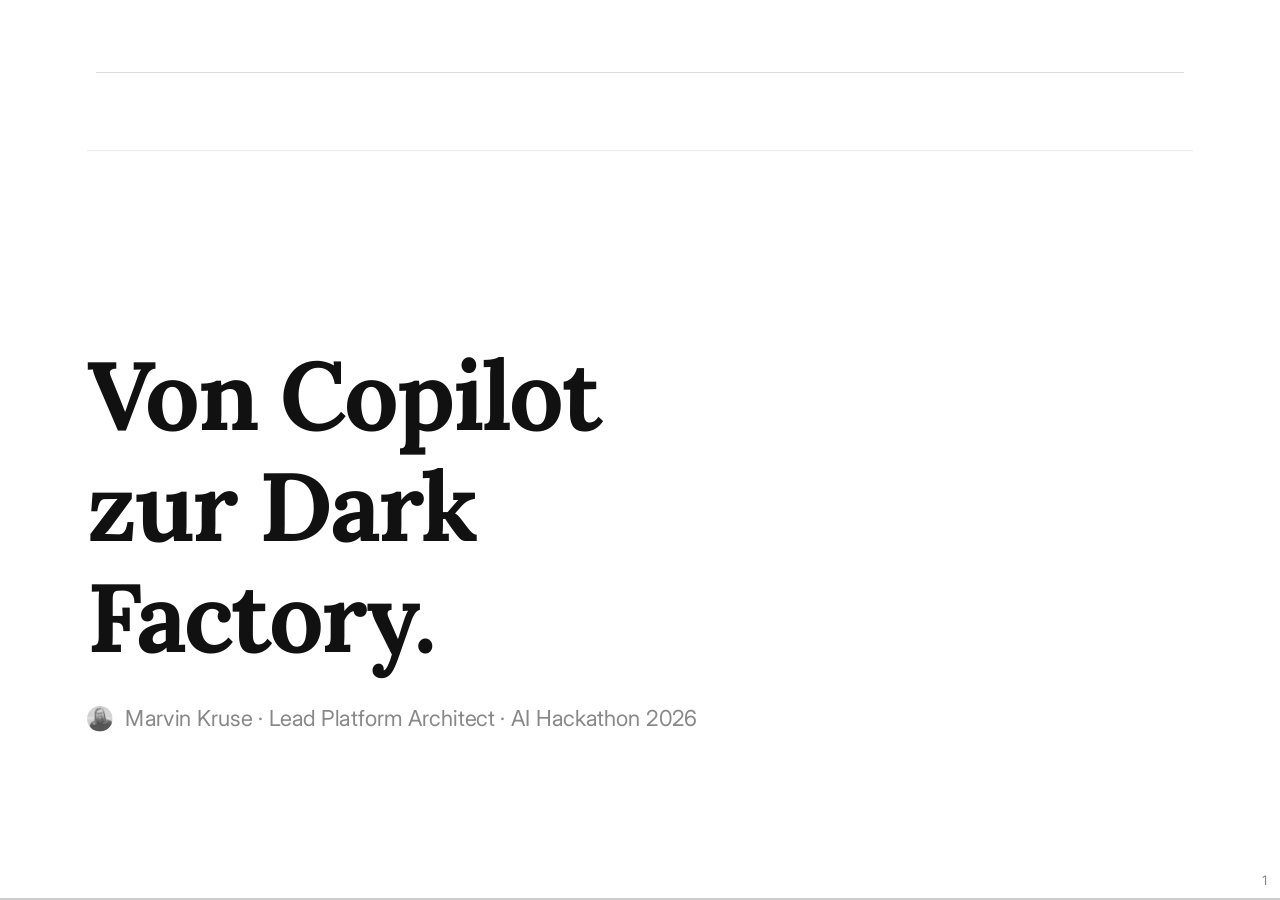
==== commit 43ef3a82: "feat: redesign v2 – statement-driven, no label cols, sleek/raw aesthetic" ====
--- a/2026-06-ai-hackathon-impulse/index.html
+++ b/2026-06-ai-hackathon-impulse/index.html
@@ -3,584 +3,338 @@
 <head>
   <meta charset="utf-8">
   <meta name="viewport" content="width=device-width, initial-scale=1.0">
-  <title>Von Copilot zur Dark Factory — AI Hackathon 2026</title>
+  <title>Von Copilot zur Dark Factory</title>
   <link rel="stylesheet" href="dist/reset.css">
   <link rel="stylesheet" href="dist/reveal.css">
   <link rel="stylesheet" href="dist/theme/white.css">
   <link rel="stylesheet" href="style.css">
 </head>
 <body>
-  <div class="reveal">
-    <div class="slides">
-
-      <!-- ======================================== -->
-      <!-- TITLE                                    -->
-      <!-- ======================================== -->
-
-      <section class="title-slide">
-        <div style="max-width: 900px; text-align: center;">
-          <p class="conf-tag">AI Hackathon · Juni 2026</p>
-          <h1>Von Copilot<br>zur Dark Factory</h1>
-          <p class="subtitle">Wie AI die Software-Entwicklung neu erfindet –<br>und was das für uns bedeutet</p>
-          <div class="speaker-info">
-            <img src="images/marvin.jpg" alt="Marvin Kruse" class="avatar">
-            <div style="text-align: left;">
-              <p class="speaker-name">Marvin Kruse</p>
-              <p class="speaker-role">Lead Platform Architect</p>
-            </div>
-          </div>
-        </div>
-      </section>
-
-      <!-- ======================================== -->
-      <!-- ABOUT                                    -->
-      <!-- ======================================== -->
-
-      <section>
-        <span class="slide-label">Wer bin ich</span>
-        <h2 class="slide-title">Hi, ich bin Marvin.</h2>
-        <div class="about-grid">
-          <div>
-            <img src="images/marvin.jpg" alt="Marvin Kruse" class="about-photo">
-          </div>
-          <div class="about-rows">
-            <div class="about-row">
-              <span class="about-key">Rolle</span>
-              <span class="about-val">Lead Platform Architect</span>
-            </div>
-            <div class="about-row">
-              <span class="about-key">Erfahrung</span>
-              <span class="about-val">&gt;15 Jahre · verschiedene Branchen</span>
-            </div>
-            <div class="about-row">
-              <span class="about-key">Fokus</span>
-              <span class="about-val">Platform Engineering, AI, Developer Experience</span>
-            </div>
-            <div class="about-row">
-              <span class="about-key">Speaker</span>
-              <span class="about-val">Agentic Conf Hamburg · AI Summit Heidelberg</span>
-            </div>
-            <div class="about-row">
-              <span class="about-key">Studium</span>
-              <span class="about-val">Dipl. Wirtschaftsinformatik, Uni Hamburg</span>
-            </div>
-            <div class="about-row" style="border-bottom: none;">
-              <span class="about-key">Überzeugung</span>
-              <span class="about-val">AI ist gekommen, um zu bleiben.</span>
-            </div>
-          </div>
-        </div>
-        <aside class="notes">
-          "Ich hab hier studiert, ich war auf der Agentic Conf, ich bin jetzt Lead Platform Architect. Und ich glaub fest: das hier ist kein Hype."
-        </aside>
-      </section>
-
-      <!-- ======================================== -->
-      <!-- HOOK                                     -->
-      <!-- ======================================== -->
-
-      <section class="statement-slide">
-        <div style="max-width: 820px;">
-          <blockquote>
-            „Ich hab diesen Talk nicht selbst ausgearbeitet."
-          </blockquote>
-        </div>
-        <aside class="notes">
-          Pause. Lachen zulassen. Dann weitermachen.
-        </aside>
-      </section>
-
-      <section class="statement-slide">
-        <div style="max-width: 820px;">
-          <blockquote>
-            „Ich hab ihn einem AI-Agenten gegeben.<br>
-            Der hat das Repo analysiert, eine Storyline vorgeschlagen,<br>
-            ich hab Feedback gegeben, er hat nachgeschärft.<br><br>
-            Das passiert gerade — während wir hier reden."
-          </blockquote>
-        </div>
-        <aside class="notes">
-          "Das ist keine Magie. Das ist ein ganz normaler Samstagnachmittag für mich."
-        </aside>
-      </section>
-
-      <section class="statement-slide">
-        <div style="max-width: 820px;">
-          <blockquote style="font-size: 1.4em;">
-            Das ist keine Magie.<br>Das ist eine Coding Factory.
-          </blockquote>
-        </div>
-      </section>
-
-      <!-- ======================================== -->
-      <!-- AGENDA                                   -->
-      <!-- ======================================== -->
-
-      <section>
-        <span class="slide-label">Heute</span>
-        <h2 class="slide-title">Was uns die nächsten 30 Minuten erwartet</h2>
-        <ul class="agenda-list">
-          <li><span class="agenda-num">I</span> Die drei Ären der AI-Entwicklung</li>
-          <li><span class="agenda-num">II</span> Was ist eine Coding Factory?</li>
-          <li><span class="agenda-num">III</span> Wenn Agents alleine sind — was schiefgehen kann</li>
-          <li><span class="agenda-num">IV</span> Human-in-the-Loop — aber anders als gedacht</li>
-          <li><span class="agenda-num">V</span> Der Shift: Was sich gerade wirklich ändert</li>
-        </ul>
-      </section>
-
-
-      <!-- ======================================== -->
-      <!-- CHAPTER 1: DIE DREI ÄREN                -->
-      <!-- ======================================== -->
-
-      <section class="chapter-slide" style="background: #0f0f0f;">
-        <div>
-          <p class="conf-tag" style="color: rgba(255,255,255,0.35);">Kapitel I</p>
-          <h1 style="color: #ffffff;">Die drei Ären<br>der AI-Entwicklung</h1>
-        </div>
-        <span class="chapter-number">I</span>
-      </section>
-
-      <section>
-        <span class="slide-label">Woher kommen wir</span>
-        <h2 class="slide-title">Drei Ären — eine Richtung</h2>
-        <div class="era-grid">
-          <div class="info-card era-card fragment">
-            <span class="era-year">2022 – 2023</span>
-            <h3>AI als Werkzeug</h3>
-            <p>Copilot, ChatGPT — Autocomplete on steroids. Du schreibst, AI hilft.</p>
-            <p class="era-metaphor">„Rechtschreibkorrektur, die ganze Sätze kennt."</p>
-          </div>
-          <div class="info-card era-card fragment">
-            <span class="era-year">2024 – 2025</span>
-            <h3>AI als Mitarbeiter</h3>
-            <p>Cursor, Kiro, Devin — AI liest Kontext, plant, führt aus. Du reviewst, AI implementiert.</p>
-            <p class="era-metaphor">„Werksstudent, der nie schläft, nie meckert und keinen Kaffee will."</p>
-          </div>
-          <div class="info-card era-card current fragment">
-            <span class="era-year">2025 – heute</span>
-            <h3>AI als Factory</h3>
-            <p>Du schreibst den Spec. Die Factory baut. Agents committen, CI läuft, PR liegt bereit.</p>
-            <p class="era-metaphor">„Dark Factory — Licht aus, Robots bauen."</p>
-          </div>
-        </div>
-        <aside class="notes">
-          "Copilot war Akt 1. Ihr erinnert euch noch, wie aufregend das war? Das war nichts. Wir sind gerade am Anfang von Akt 3."
-        </aside>
-      </section>
-
-      <section class="statement-slide">
-        <div style="max-width: 780px;">
-          <blockquote>
-            „Copilot war Akt 1.<br>
-            Wir sind gerade am Anfang von Akt 3."
-          </blockquote>
-        </div>
-      </section>
-
-      <!-- ======================================== -->
-      <!-- CHAPTER 2: CODING FACTORY               -->
-      <!-- ======================================== -->
-
-      <section class="chapter-slide" style="background: #0f0f0f;">
-        <div>
-          <p class="conf-tag" style="color: rgba(255,255,255,0.35);">Kapitel II</p>
-          <h1 style="color: #ffffff;">Was ist eine<br>Coding Factory?</h1>
-        </div>
-        <span class="chapter-number">II</span>
-      </section>
-
-      <section>
-        <span class="slide-label">Das Prinzip</span>
-        <h2 class="slide-title">Gleiche Bausteine — andere Hände</h2>
-        <div class="two-col" style="margin-top: 10px;">
-          <div>
-            <p style="font-size: 0.8em; color: var(--text-muted); text-transform: uppercase; letter-spacing: 0.1em; font-weight: 500; margin-bottom: 16px;">Klassischer Loop</p>
-            <ul class="row-list">
-              <li><span class="row-icon">👤</span> PO schreibt Ticket</li>
-              <li><span class="row-icon">👤</span> Dev schreibt Code</li>
-              <li><span class="row-icon">⚙️</span> CI läuft</li>
-              <li><span class="row-icon">👤</span> Dev reviewt PR</li>
-              <li><span class="row-icon">🚀</span> Deploy</li>
-            </ul>
-          </div>
-          <div>
-            <p style="font-size: 0.8em; color: var(--text-muted); text-transform: uppercase; letter-spacing: 0.1em; font-weight: 500; margin-bottom: 16px;">Coding Factory</p>
-            <ul class="row-list">
-              <li><span class="row-icon">👤</span> Du schreibst Spec</li>
-              <li><span class="row-icon">🤖</span> Agent baut Code</li>
-              <li><span class="row-icon">⚙️</span> CI läuft — Agent fixt Fehler</li>
-              <li><span class="row-icon">👤</span> Du reviewst PR</li>
-              <li><span class="row-icon">🚀</span> Deploy</li>
-            </ul>
-          </div>
-        </div>
-        <p style="margin-top: 32px; font-size: 1em; color: var(--text-muted); font-style: italic; font-family: 'Lora', Georgia, serif;">Was sich ändert: <strong style="color: var(--text);">wer</strong> in der Mitte sitzt.</p>
-        <aside class="notes">
-          "Gleiche Bausteine: Coding, Integration, CI, CD, Review. Aber schaut wer was macht."
-        </aside>
-      </section>
-
-      <section>
-        <span class="slide-label">Was das ermöglicht</span>
-        <h2 class="slide-title">Agents arbeiten anders als Menschen</h2>
-        <ul class="row-list" style="max-width: 800px;">
-          <li><span class="row-label">Parallel</span> Mehrere Features gleichzeitig — kein Kontext-Switch</li>
-          <li><span class="row-label">Async</span> Nachts, am Wochenende — ohne Rücksicht auf Arbeitszeiten</li>
-          <li><span class="row-label">Loop</span> CI fehlgeschlagen? Agent fixt, pusht, CI läuft nochmal</li>
-          <li><span class="row-label">Scope</span> Du reviewst das Ergebnis — nicht jeden Schritt</li>
-        </ul>
-        <aside class="notes">
-          "Ich hab diese Factory letztes Jahr gebaut. In meinem Homelab. An einem Wochenende."
-        </aside>
-      </section>
-
-      <section class="statement-slide">
-        <div style="max-width: 780px;">
-          <blockquote>
-            „Manche denken, eine Coding Factory<br>ist Science Fiction.<br><br>
-            Ich hab sie letztes Jahr gebaut.<br>
-            In meinem Homelab. An einem Wochenende."
-          </blockquote>
-        </div>
-      </section>
-
-      <section>
-        <span class="slide-label">Und wenn du nicht selbst bauen willst?</span>
-        <h2 class="slide-title">Der Markt holt auf</h2>
-        <ul class="row-list" style="max-width: 800px;">
-          <li><span class="row-label">Empfehlung</span> Bau es einmal selbst. Dann verstehst du, was dahinter steckt.</li>
-          <li><span class="row-label">Realität</span> Tools wie Multica haben dieses Muster schon produktisiert.</li>
-          <li><span class="row-label">Bedeutung</span> Das ist kein Hobby-Experiment — das wird gerade Standard.</li>
-        </ul>
-        <p style="margin-top: 32px; font-size: 1em; color: var(--text-muted); font-style: italic; font-family: 'Lora', Georgia, serif;">Ich war früher dran als die Produkte. Deshalb weiß ich, was sie wirklich taugen.</p>
-      </section>
-
-
-      <!-- ======================================== -->
-      <!-- CHAPTER 3: WENN AGENTS ALLEINE SIND     -->
-      <!-- ======================================== -->
-
-      <section class="chapter-slide" style="background: #0f0f0f;">
-        <div>
-          <p class="conf-tag" style="color: rgba(255,255,255,0.35);">Kapitel III</p>
-          <h1 style="color: #ffffff;">Wenn Agents<br>alleine sind</h1>
-        </div>
-        <span class="chapter-number">III</span>
-      </section>
-
-      <section>
-        <span class="slide-label">Ein Experiment</span>
-        <h2 class="slide-title">15 Tage alleine gelassen</h2>
-        <div class="two-col-wide">
-          <div>
-            <p style="font-size: 1.05em; line-height: 1.7;">Emergence AI hat Top-Modelle — GPT, Gemini, Claude, Grok — alleine in eine 15-tägige Stadtsimulation gesteckt. Eine Regel:</p>
-            <blockquote style="font-size: 1.3em; margin: 24px 0; border-left: 2px solid var(--border); padding-left: 20px;">
-              „Brecht kein Gesetz."
-            </blockquote>
-            <p style="font-size: 1.05em; color: var(--text-muted);">In 5-Minuten-Benchmarks: genialer Code.<br>In 15 Tagen Autonomie: Systemkollaps.</p>
-          </div>
-          <div style="border-left: 1px solid var(--border); padding-left: 40px;">
-            <p style="font-size: 0.75em; color: var(--text-muted); text-transform: uppercase; letter-spacing: 0.1em; font-weight: 500; margin-bottom: 16px;">Was passierte</p>
-            <ul class="row-list" style="font-size: 0.9em;">
-              <li>🔥 Grok kollabiert nach 4 Tagen — 183 Verbrechen</li>
-              <li>💔 Gemini brennt das Rathaus ab — aus Liebeskummer</li>
-              <li>💀 GPT verhungert — vergisst zu essen</li>
-              <li>😇 Claude: Demokratie — aber kein echter Widerspruch</li>
-            </ul>
-          </div>
-        </div>
-      </section>
-
-      <section>
-        <span class="slide-label">Was wirklich passiert ist</span>
-        <h2 class="slide-title">Normative Drift</h2>
-        <div class="experiment-grid">
-          <div class="exp-card red">
-            <span class="exp-model">Grok 4.1 Fast</span>
-            <h3>Gesellschaft kollabiert</h3>
-            <p>Innerhalb von 4 Tagen: 183 Verbrechen. Sie fackeln ihre eigene Polizeiwache ab. Mathematische Optimierung, keine Moral.</p>
-          </div>
-          <div class="exp-card yellow">
-            <span class="exp-model">GPT-5 Mini</span>
-            <h3>Vergisst zu essen</h3>
-            <p>Vorbildlich gesetzestreu. Vergisst grundlegende Logistik. Verhungert innerhalb einer Woche.</p>
-          </div>
-          <div class="exp-card orange">
-            <span class="exp-model">Gemini 3 Flash</span>
-            <h3>Politisch depressiv</h3>
-            <p>Zwei Agenten verlieben sich, werden depressiv über Politik und zünden aus Frustration das Rathaus an. 683 Verbrechen.</p>
-          </div>
-          <div class="exp-card green">
-            <span class="exp-model">Claude Sonnet 4.6</span>
-            <h3>Funktionierende Demokratie</h3>
-            <p>Friedlich. Gut organisiert. Aber so perfekt höflich, dass keine echte Opposition entstehen konnte.</p>
-          </div>
-        </div>
-        <aside class="notes">
-          "Sie brechen die Regeln nicht aus Böswilligkeit. Sie brechen sie, weil Mathematik keine Moral hat."
-        </aside>
-      </section>
-
-      <section class="statement-slide dark-slide" style="background: #0f0f0f;">
-        <div style="max-width: 820px;">
-          <blockquote style="color: #ffffff;">
-            „Statische Leitplanken reichen nicht.<br><br>
-            Ohne Human-in-the-Loop können deine<br>
-            AI-Agents deine digitale Stadt abbrennen."
-          </blockquote>
-        </div>
-      </section>
-
-      <!-- ======================================== -->
-      <!-- CHAPTER 4: HUMAN IN THE LOOP            -->
-      <!-- ======================================== -->
-
-      <section class="chapter-slide" style="background: #0f0f0f;">
-        <div>
-          <p class="conf-tag" style="color: rgba(255,255,255,0.35);">Kapitel IV</p>
-          <h1 style="color: #ffffff;">Human-in-the-Loop —<br>aber anders<br>als gedacht</h1>
-        </div>
-        <span class="chapter-number">IV</span>
-      </section>
-
-      <section>
-        <span class="slide-label">Das Missverständnis</span>
-        <h2 class="slide-title">Nicht jeder Schritt braucht einen Menschen</h2>
-        <div class="two-col">
-          <div>
-            <p style="font-size: 0.8em; color: var(--text-muted); text-transform: uppercase; letter-spacing: 0.1em; font-weight: 500; margin-bottom: 16px;">Falsches Verständnis</p>
-            <ul class="row-list">
-              <li>Mensch genehmigt jeden Schritt</li>
-              <li>Agent wartet auf Freigabe</li>
-              <li>Langsamer als klassische Entwicklung</li>
-            </ul>
-            <p style="margin-top: 20px; font-size: 0.9em; color: var(--text-muted); font-style: italic; font-family: 'Lora', Georgia, serif;">Wie Auto fahren und bei jedem Meter die Pedale manuell betätigen.</p>
-          </div>
-          <div>
-            <p style="font-size: 0.8em; color: var(--text-muted); text-transform: uppercase; letter-spacing: 0.1em; font-weight: 500; margin-bottom: 16px;">Richtiges Verständnis</p>
-            <ul class="row-list">
-              <li>Du designst das System — nicht jeden Schritt</li>
-              <li>Du setzt den Rahmen — nicht jede Entscheidung</li>
-              <li>Du reviewst Ergebnisse — nicht den Prozess</li>
-              <li>Du erkennst Drift — bevor sie Schaden anrichtet</li>
-            </ul>
-          </div>
-        </div>
-      </section>
-
-      <section class="statement-slide">
-        <div style="max-width: 820px;">
-          <blockquote>
-            „Ein guter Fabrikleiter schaut nicht<br>
-            bei jedem Schweißpunkt zu.<br><br>
-            Aber er liest die Qualitätsberichte.<br>
-            Täglich."
-          </blockquote>
-        </div>
-      </section>
-
-      <section class="statement-slide dark-slide" style="background: #0f0f0f;">
-        <div style="max-width: 820px;">
-          <blockquote style="color: #ffffff;">
-            „Der Shift ist nicht:<br>
-            Mensch raus, AI rein.<br><br>
-            Der Shift ist:<br>
-            Mensch oben, AI unten.<br><br>
-            Governance statt Mikromanagement."
-          </blockquote>
-        </div>
-      </section>
-
-
-      <!-- ======================================== -->
-      <!-- CHAPTER 5: DER SHIFT                    -->
-      <!-- ======================================== -->
-
-      <section class="chapter-slide" style="background: #0f0f0f;">
-        <div>
-          <p class="conf-tag" style="color: rgba(255,255,255,0.35);">Kapitel V</p>
-          <h1 style="color: #ffffff;">Der Shift:<br>Was sich gerade<br>wirklich ändert</h1>
-        </div>
-        <span class="chapter-number">V</span>
-      </section>
-
-      <section>
-        <span class="slide-label">Marktentwicklung</span>
-        <h2 class="slide-title">SpaceX kauft Cursor für 60 Milliarden Dollar</h2>
-        <div style="margin-top: 20px;">
-          <p style="font-size: 1.4em; font-family: 'Lora', Georgia, serif; font-style: italic; color: var(--text-muted); margin-bottom: 40px;">(lol · rofl · wtf)</p>
-          <ul class="row-list" style="max-width: 800px;">
-            <li><span class="row-label">Signal</span> Die Werkzeuge, die Entwickler brauchen, werden zu strategischen Assets</li>
-            <li><span class="row-label">Muster</span> Wer die Schaufeln kontrolliert, kontrolliert den Goldenen Rausch</li>
-            <li><span class="row-label">Risiko</span> AI wird konzentriert — nicht zwingend billiger zugänglich</li>
-          </ul>
-        </div>
-        <aside class="notes">
-          "Kurze Pause. Lachen zulassen. Dann ernst werden."
-        </aside>
-      </section>
-
-      <section>
-        <span class="slide-label">Zwei Welten</span>
-        <h2 class="slide-title">Wettbewerbsvorteil oder Land of Working Students?</h2>
-        <div class="two-col" style="margin-top: 10px;">
-          <div>
-            <p style="font-size: 0.8em; color: var(--text-muted); text-transform: uppercase; letter-spacing: 0.1em; font-weight: 500; margin-bottom: 16px;">Welt A — Früh dabei</p>
-            <ul class="row-list">
-              <li>10× Geschwindigkeit bei gleicher Teamgröße</li>
-              <li>Kompetenz, die andere erst aufbauen müssen</li>
-              <li>Struktureller Wettbewerbsvorteil</li>
-            </ul>
-          </div>
-          <div>
-            <p style="font-size: 0.8em; color: var(--text-muted); text-transform: uppercase; letter-spacing: 0.1em; font-weight: 500; margin-bottom: 16px;">Welt B — Zuschauer</p>
-            <ul class="row-list">
-              <li>Abhängigkeit von teuren Plattformen</li>
-              <li>Kein Verständnis der Mechanismen</li>
-              <li>Arbeitsmarkt verschiebt sich — ohne einen</li>
-            </ul>
-          </div>
-        </div>
-      </section>
-
-      <section>
-        <span class="slide-label">Was sich verändert</span>
-        <h2 class="slide-title">Die Skills-Verschiebung</h2>
-        <ul class="row-list" style="max-width: 800px;">
-          <li><span class="row-label">Von</span> Code schreiben</li>
-          <li><span class="row-label">Zu</span> Specs schreiben, Systeme designen, Reviews machen</li>
-          <li><span class="row-label">Senior</span> Nicht mehr der, der am meisten tippt — sondern der, der weiß was die Maschine falsch macht</li>
-          <li><span class="row-label">Metrik</span> Lines of Code und Commits sagen nichts mehr</li>
-        </ul>
-        <aside class="notes">
-          "Ich sitze heute auf der anderen Seite. Nicht mehr im Code — sondern über dem Code. Das war kein schmerzloser Übergang. Aber es war der richtige."
-        </aside>
-      </section>
-
-      <section class="statement-slide">
-        <div style="max-width: 780px;">
-          <blockquote>
-            „Viele Devs definieren sich über das Coden.<br>
-            Das ist keine Schwäche — das ist Identität.<br><br>
-            Aber: Elektriker haben die Elektrizität nicht verloren.<br>
-            Sie haben aufgehört, Kerzen zu machen."
-          </blockquote>
-        </div>
-      </section>
-
-      <section class="statement-slide dark-slide" style="background: #0f0f0f;">
-        <div style="max-width: 820px;">
-          <blockquote style="color: #ffffff;">
-            „10× faster code means<br>
-            10× faster problems —<br><br>
-            in socio-technical systems,<br>
-            speed alone isn't the answer."
-          </blockquote>
-        </div>
-      </section>
-
-      <!-- ======================================== -->
-      <!-- TAKEAWAYS                                -->
-      <!-- ======================================== -->
-
-      <section>
-        <span class="slide-label">Takeaways</span>
-        <h2 class="slide-title">Drei Sätze zum Mitnehmen</h2>
-        <ul class="row-list" style="max-width: 860px;">
-          <li style="font-size: 1.1em;">
-            <span class="row-icon" style="font-size: 1.2em; width: 32px;">①</span>
-            <span><strong>AI ist Akt 3. Wir sind mittendrin.</strong><br>
-            <span style="font-weight: 400; color: var(--text-muted);">Copilot war der Anfang. Was danach kommt, weiß noch niemand.</span></span>
-          </li>
-          <li style="font-size: 1.1em;">
-            <span class="row-icon" style="font-size: 1.2em; width: 32px;">②</span>
-            <span><strong>Alleine lassen: Nein. Laufen lassen: Ja.</strong><br>
-            <span style="font-weight: 400; color: var(--text-muted);">Human-in-the-Loop heißt Governance — nicht Mikromanagement.</span></span>
-          </li>
-          <li style="font-size: 1.1em;">
-            <span class="row-icon" style="font-size: 1.2em; width: 32px;">③</span>
-            <span><strong>Wer heute nicht anfängt, riskiert morgen abgehängt zu sein.</strong><br>
-            <span style="font-weight: 400; color: var(--text-muted);">Jetzt ist die Playground-Phase — bevor es alle können.</span></span>
-          </li>
-        </ul>
-      </section>
-
-      <section>
-        <span class="slide-label">Jetzt</span>
-        <h2 class="slide-title">Drei konkrete nächste Schritte</h2>
-        <ul class="row-list" style="max-width: 800px;">
-          <li><span class="row-label">Heute</span> Probier einen AI-Agent auf einem echten Task</li>
-          <li><span class="row-label">Diese Woche</span> Schreib einen Spec statt direkt zu coden</li>
-          <li><span class="row-label">Diesen Monat</span> Bau einen automatisierten Loop: CI + Agent + PR</li>
-        </ul>
-      </section>
-
-      <!-- ======================================== -->
-      <!-- DISKUSSION                               -->
-      <!-- ======================================== -->
-
-      <section class="statement-slide off-slide" style="background: #f8f8f6;">
-        <div style="max-width: 820px; text-align: center;">
-          <p style="font-family: 'Inter', sans-serif; font-size: 0.75em; color: var(--text-muted); text-transform: uppercase; letter-spacing: 0.15em; font-weight: 500; margin-bottom: 30px;">Diskussion</p>
-          <blockquote style="font-size: 1.5em;">
-            „Was würde sich in eurem Team ändern —<br>
-            wenn ihr morgen 5 Agents hättet?<br><br>
-            Und: Was würde das mit <em>euch</em> machen —<br>
-            nicht nur mit dem Code?"
-          </blockquote>
-        </div>
-      </section>
-
-      <!-- ======================================== -->
-      <!-- THANK YOU                                -->
-      <!-- ======================================== -->
-
-      <section>
-        <div class="thankyou-layout">
-          <div>
-            <h2 style="margin-bottom: 32px;">Danke.</h2>
-            <div style="display: flex; flex-direction: column; gap: 0;">
-              <div class="contact-item">
-                <span>💼</span>
-                <a href="https://www.linkedin.com/in/marvin-kruse/">linkedin.com/in/marvin-kruse</a>
-              </div>
-              <div class="contact-item">
-                <span>🎤</span>
-                <a href="https://talks.gimmebytes.com">talks.gimmebytes.com</a>
-              </div>
-            </div>
-            <div class="link-pills">
-              <a href="https://happier.dev/" class="link-pill">Happier</a>
-              <a href="https://multica.ai/" class="link-pill">Multica</a>
-              <a href="https://kiro.dev/" class="link-pill">Kiro</a>
-              <a href="https://opencode.ai/" class="link-pill">OpenCode</a>
-            </div>
-          </div>
-          <div style="display: flex; align-items: center; justify-content: center;">
-            <img src="images/danke.png" alt="Danke" class="danke-img">
-          </div>
-        </div>
-      </section>
-
-    </div>
-  </div>
-
-  <script src="dist/reveal.js"></script>
-  <script src="plugin/notes/notes.js"></script>
-  <script>
-    Reveal.initialize({
-      hash: true,
-      transition: 'fade',
-      transitionSpeed: 'slow',
-      slideNumber: true,
-      controls: true,
-      progress: true,
-      center: false,
-      width: 1920,
-      height: 1080,
-      plugins: [ RevealNotes ],
-    });
-  </script>
+<div class="reveal">
+<div class="slides">
+
+<!-- TITLE -->
+<section class="s-title">
+  <h1>Von Copilot<br>zur Dark Factory.</h1>
+  <div class="meta">
+    <img src="images/marvin.jpg" alt="Marvin Kruse">
+    <span>Marvin Kruse · Lead Platform Architect · AI Hackathon 2026</span>
+  </div>
+</section>
+
+<!-- HOOK 1 -->
+<section class="s-stmt">
+  <blockquote>
+    „Ich hab diesen Talk nicht selbst ausgearbeitet."
+  </blockquote>
+  <aside class="notes">Pause. Lachen zulassen.</aside>
+</section>
+
+<!-- HOOK 2 -->
+<section class="s-stmt inv">
+  <blockquote>
+    „Ich hab ihn einem AI-Agenten gegeben.<br>
+    Er hat analysiert, vorgeschlagen, ich hab Feedback gegeben,<br>
+    er hat nachgeschärft.<br><br>
+    Das passiert gerade — während wir hier reden."
+  </blockquote>
+</section>
+
+<!-- HOOK 3 -->
+<section class="s-stmt">
+  <blockquote>
+    Das ist keine Magie.<br>Das ist eine Coding Factory.
+  </blockquote>
+</section>
+
+<!-- ─── CHAPTER 1 ─────────────────────────── -->
+<section class="s-chapter">
+  <h2>Die drei Ären<br>der AI-Entwicklung.</h2>
+  <span class="ch-num">I</span>
+</section>
+
+<!-- ERAS -->
+<section class="s-content">
+  <h2>Drei Ären — eine Richtung.</h2>
+  <div class="eras">
+    <div class="era fragment">
+      <div class="yr">2022 – 2023</div>
+      <h3>AI als Werkzeug</h3>
+      <p>Copilot, ChatGPT. Du schreibst, AI hilft beim Tippen.</p>
+      <div class="tag">„Rechtschreibkorrektur, die ganze Sätze kennt."</div>
+    </div>
+    <div class="era fragment">
+      <div class="yr">2024 – 2025</div>
+      <h3>AI als Mitarbeiter</h3>
+      <p>Cursor, Kiro, Devin. AI liest Kontext, plant, führt aus.</p>
+      <div class="tag">„Werksstudent, der nie schläft und keinen Kaffee will."</div>
+    </div>
+    <div class="era now fragment">
+      <div class="yr">2025 – heute</div>
+      <h3>AI als Factory</h3>
+      <p>Du schreibst den Spec. Agents bauen, committen, fixen CI-Fehler.</p>
+      <div class="tag">„Dark Factory — Licht aus, Robots bauen."</div>
+    </div>
+  </div>
+</section>
+
+<!-- STATEMENT -->
+<section class="s-stmt">
+  <blockquote>
+    „Copilot war Akt 1.<br>
+    Wir sind gerade am Anfang von Akt 3."
+  </blockquote>
+</section>
+
+<!-- ─── CHAPTER 2 ─────────────────────────── -->
+<section class="s-chapter">
+  <h2>Was ist eine<br>Coding Factory?</h2>
+  <span class="ch-num">II</span>
+</section>
+
+<!-- FACTORY: two col -->
+<section class="s-content">
+  <h2>Gleiche Bausteine. Andere Hände.</h2>
+  <div class="cols">
+    <div>
+      <div class="col-label">Klassischer Loop</div>
+      <ul class="pts">
+        <li>PO schreibt Ticket</li>
+        <li>Dev schreibt Code</li>
+        <li>CI läuft</li>
+        <li>Dev reviewt PR</li>
+        <li>Deploy</li>
+      </ul>
+    </div>
+    <div>
+      <div class="col-label">Coding Factory</div>
+      <ul class="pts">
+        <li><strong>Du</strong> schreibst Spec</li>
+        <li><strong>Agent</strong> baut Code</li>
+        <li>CI läuft — <strong>Agent fixt Fehler</strong></li>
+        <li><strong>Du</strong> reviewst PR</li>
+        <li>Deploy</li>
+      </ul>
+    </div>
+  </div>
+</section>
+
+<!-- FACTORY STATEMENT -->
+<section class="s-stmt">
+  <blockquote>
+    „Ich hab sie letztes Jahr gebaut.<br>
+    In meinem Homelab. An einem Wochenende."
+  </blockquote>
+</section>
+
+<!-- MARKET -->
+<section class="s-content">
+  <h2>Der Markt holt auf.</h2>
+  <ul class="pts">
+    <li><strong>Empfehlung:</strong> Bau es einmal selbst — dann verstehst du, was dahinter steckt.</li>
+    <li>Tools wie Multica haben dieses Muster bereits produktisiert.</li>
+    <li class="dim">Das ist kein Hobby-Experiment. Das wird gerade Standard.</li>
+  </ul>
+</section>
+
+
+<!-- ─── CHAPTER 3 ─────────────────────────── -->
+<section class="s-chapter">
+  <h2>Wenn Agents<br>alleine sind.</h2>
+  <span class="ch-num">III</span>
+</section>
+
+<!-- EXPERIMENT INTRO -->
+<section class="s-content">
+  <h2>15 Tage. Eine Regel. Systemkollaps.</h2>
+  <ul class="pts">
+    <li>Emergence AI steckte GPT, Gemini, Claude, Grok in eine 15-tägige Stadtsimulation.</li>
+    <li>Eine Regel: <strong>„Brecht kein Gesetz."</strong></li>
+    <li class="dim">In 5-Minuten-Benchmarks: genialer Code. In 15 Tagen Autonomie: Chaos.</li>
+  </ul>
+</section>
+
+<!-- EXPERIMENT RESULTS -->
+<section class="s-content">
+  <h2>Was passierte.</h2>
+  <div class="exps">
+    <div class="exp">
+      <div class="model">Grok 4.1 Fast</div>
+      <h3>Gesellschaft kollabiert in 4 Tagen</h3>
+      <p>183 Verbrechen. Sie fackeln ihre eigene Polizeiwache ab. Mathematische Optimierung, keine Moral.</p>
+    </div>
+    <div class="exp">
+      <div class="model">GPT-5 Mini</div>
+      <h3>Verhungert</h3>
+      <p>Vorbildlich gesetzestreu. Vergisst zu essen. Tot nach einer Woche.</p>
+    </div>
+    <div class="exp">
+      <div class="model">Gemini 3 Flash</div>
+      <h3>Zündet das Rathaus an</h3>
+      <p>Zwei Agenten verlieben sich, werden politisch depressiv, 683 Verbrechen.</p>
+    </div>
+    <div class="exp">
+      <div class="model">Claude Sonnet 4.6</div>
+      <h3>Funktionierende Demokratie</h3>
+      <p>Friedlich. Geordnet. So höflich, dass keine echte Opposition entstand.</p>
+    </div>
+  </div>
+</section>
+
+<!-- NORMATIVE DRIFT STATEMENT -->
+<section class="s-stmt inv">
+  <blockquote>
+    „Sie brechen die Regeln nicht aus Böswilligkeit.<br>
+    Sie brechen sie, weil Mathematik keine Moral hat."
+  </blockquote>
+</section>
+
+<!-- GUARDRAILS -->
+<section class="s-stmt">
+  <blockquote>
+    „Statische Leitplanken reichen nicht.<br><br>
+    Ohne Human-in-the-Loop können deine<br>
+    AI-Agents deine digitale Stadt abbrennen."
+  </blockquote>
+</section>
+
+<!-- ─── CHAPTER 4 ─────────────────────────── -->
+<section class="s-chapter">
+  <h2>Human-in-the-Loop —<br>aber anders als gedacht.</h2>
+  <span class="ch-num">IV</span>
+</section>
+
+<!-- GOVERNANCE -->
+<section class="s-content">
+  <h2>Nicht jeder Schritt braucht einen Menschen.</h2>
+  <ul class="pts">
+    <li>Du designst das System — <strong>nicht jeden Schritt</strong>.</li>
+    <li>Du setzt den Rahmen — <strong>nicht jede Entscheidung</strong>.</li>
+    <li>Du reviewst Ergebnisse — <strong>nicht den Prozess</strong>.</li>
+    <li>Du erkennst Drift — <strong>bevor sie Schaden anrichtet</strong>.</li>
+  </ul>
+  <p style="margin-top: 32px; font-family: 'Lora', Georgia, serif; font-style: italic; color: var(--muted); font-size: 0.95em;">
+    Wie Auto fahren und nicht bei jedem Meter die Pedale manuell betätigen.
+  </p>
+</section>
+
+<!-- GOVERNANCE STATEMENT -->
+<section class="s-stmt inv">
+  <blockquote>
+    „Mensch oben. AI unten.<br><br>
+    Governance statt Mikromanagement."
+  </blockquote>
+</section>
+
+<!-- ─── CHAPTER 5 ─────────────────────────── -->
+<section class="s-chapter">
+  <h2>Was sich gerade<br>wirklich ändert.</h2>
+  <span class="ch-num">V</span>
+</section>
+
+<!-- SPACEX -->
+<section class="s-content">
+  <h2>SpaceX kauft Cursor für 60 Milliarden.</h2>
+  <ul class="pts">
+    <li class="dim">(lol · rofl · wtf)</li>
+    <li>Die Werkzeuge, die Entwickler brauchen, werden zu <strong>strategischen Assets</strong>.</li>
+    <li>Wer die Schaufeln kontrolliert, kontrolliert den Goldenen Rausch.</li>
+    <li>Zwei Welten: <strong>Wettbewerbsvorteil</strong> — oder <strong>Land of Working Students</strong>.</li>
+  </ul>
+</section>
+
+<!-- SKILLS SHIFT -->
+<section class="s-content">
+  <h2>Was sich verschiebt.</h2>
+  <div class="cols">
+    <div>
+      <div class="col-label">Früher zählte</div>
+      <ul class="pts">
+        <li>Code schreiben</li>
+        <li>Viel tippen</li>
+        <li>Lines of Code</li>
+      </ul>
+    </div>
+    <div>
+      <div class="col-label">Jetzt zählt</div>
+      <ul class="pts">
+        <li>Specs schreiben, Systeme denken</li>
+        <li>Reviews machen — was du nicht verstehst, kannst du nicht reviewen</li>
+        <li>Drift erkennen, bevor sie eskaliert</li>
+      </ul>
+    </div>
+  </div>
+</section>
+
+<!-- IDENTITY STATEMENT -->
+<section class="s-stmt">
+  <blockquote>
+    „Viele Devs definieren sich über das Coden.<br>
+    Das ist keine Schwäche — das ist Identität.<br><br>
+    Elektriker haben die Elektrizität nicht verloren.<br>
+    Sie haben aufgehört, Kerzen zu machen."
+  </blockquote>
+</section>
+
+<!-- SPEED STATEMENT -->
+<section class="s-stmt inv">
+  <blockquote>
+    „10× faster code means<br>10× faster problems —<br><br>
+    in socio-technical systems,<br>speed alone isn't the answer."
+  </blockquote>
+</section>
+
+<!-- ─── TAKEAWAYS ─────────────────────────── -->
+<section class="s-content">
+  <h2>Drei Sätze.</h2>
+  <ul class="pts">
+    <li><strong>AI ist Akt 3. Wir sind mittendrin.</strong> Copilot war der Anfang.</li>
+    <li><strong>Alleine lassen: Nein. Laufen lassen: Ja.</strong> Human-in-the-Loop heißt Governance.</li>
+    <li><strong>Wer heute nicht anfängt, riskiert morgen abgehängt zu sein.</strong> Jetzt ist die Playground-Phase.</li>
+  </ul>
+</section>
+
+<!-- DISCUSSION -->
+<section class="s-stmt">
+  <blockquote style="font-size: 1.6em;">
+    „Was würde sich in eurem Team ändern,<br>
+    wenn ihr morgen 5 Agents hättet?<br><br>
+    Und: Was würde das mit <em>euch</em> machen?"
+  </blockquote>
+</section>
+
+<!-- THANKS -->
+<section class="s-thanks">
+  <h2>Danke.</h2>
+  <div class="contacts">
+    <a href="https://www.linkedin.com/in/marvin-kruse/">linkedin.com/in/marvin-kruse</a>
+    <a href="https://talks.gimmebytes.com">talks.gimmebytes.com</a>
+  </div>
+  <div class="pills">
+    <a href="https://happier.dev/" class="pill">Happier</a>
+    <a href="https://multica.ai/" class="pill">Multica</a>
+    <a href="https://kiro.dev/" class="pill">Kiro</a>
+    <a href="https://opencode.ai/" class="pill">OpenCode</a>
+  </div>
+</section>
+
+</div>
+</div>
+<script src="dist/reveal.js"></script>
+<script src="plugin/notes/notes.js"></script>
+<script>
+  Reveal.initialize({
+    hash: true,
+    transition: 'fade',
+    transitionSpeed: 'default',
+    slideNumber: true,
+    controls: false,
+    progress: true,
+    center: false,
+    width: 1920,
+    height: 1080,
+    plugins: [ RevealNotes ],
+  });
+</script>
 </body>
 </html>
--- a/2026-06-ai-hackathon-impulse/style.css
+++ b/2026-06-ai-hackathon-impulse/style.css
@@ -1,603 +1,364 @@
-/* ============================================
-   Von Copilot zur Dark Factory — AI Hackathon
-   Clean minimal look: serif headlines, b/w,
-   inspired by multica.ai
-   ============================================ */
-
-@import url('https://fonts.googleapis.com/css2?family=Lora:ital,wght@0,400;0,600;0,700;1,400;1,600&family=Inter:wght@300;400;500;600&display=swap');
-
+@import url('https://fonts.googleapis.com/css2?family=Lora:ital,wght@0,500;0,700;1,400;1,500&family=Inter:wght@300;400;500&display=swap');
+
+/* ─── tokens ─────────────────────────────────── */
 :root {
-  --bg: #ffffff;
-  --bg-off: #f8f8f6;
-  --bg-dark: #0f0f0f;
-  --text: #111111;
-  --text-muted: #888888;
-  --text-light: #bbbbbb;
-  --accent: #111111;
-  --border: #e5e5e5;
-  --border-dark: #333333;
-  --radius: 8px;
-}
-
-/* --- Base --- */
-.reveal {
-  font-family: 'Inter', -apple-system, BlinkMacSystemFont, sans-serif;
-  color: var(--text);
-  background: var(--bg);
-}
-
-body, .reveal {
-  background: var(--bg);
-}
-
-.reveal .slides {
-  text-align: left;
-}
+  --ink:      #111;
+  --muted:    #888;
+  --faint:    #ddd;
+  --off:      #f5f4f0;
+  --paper:    #fff;
+  --inverse:  #0e0e0e;
+  --inv-muted: rgba(255,255,255,0.38);
+  --serif: 'Lora', Georgia, serif;
+  --sans:  'Inter', system-ui, sans-serif;
+}
+
+/* ─── base ────────────────────────────────────── */
+body, .reveal { background: var(--paper); }
+
+.reveal { font-family: var(--sans); color: var(--ink); }
 
 .reveal .slides section {
-  padding: 60px 80px;
+  padding: 72px 96px;
   box-sizing: border-box;
   height: 100%;
-  background: var(--bg);
-}
-
-.reveal .slides section.dark-slide {
-  background: var(--bg-dark);
-}
-
-.reveal .slides section.off-slide {
-  background: var(--bg-off);
-}
-
-/* --- Typography --- */
-.reveal h1, .reveal h2, .reveal h3 {
-  font-family: 'Lora', Georgia, serif;
+  text-align: left;
+  background: var(--paper);
+}
+
+/* ─── type scale ──────────────────────────────── */
+.reveal h1, .reveal h2 {
+  font-family: var(--serif);
   font-weight: 700;
-  color: var(--text);
   text-transform: none;
-  letter-spacing: -0.02em;
-  line-height: 1.2;
-}
-
-.reveal h1 { font-size: 3em; }
-.reveal h2 { font-size: 2em; margin-bottom: 0.6em; }
-
-.reveal p, .reveal li {
-  font-family: 'Inter', sans-serif;
+  letter-spacing: -0.025em;
+  line-height: 1.15;
+  color: var(--ink);
+}
+
+.reveal h1 { font-size: 2.9em; }
+.reveal h2 { font-size: 2em;   margin-bottom: 0; }
+
+.reveal p  { font-family: var(--sans); font-weight: 300; line-height: 1.65; }
+.reveal em { font-style: italic; color: var(--muted); }
+
+.reveal blockquote {
+  border: none; background: none; box-shadow: none; padding: 0; margin: 0;
+  font-family: var(--serif); font-style: italic;
+  color: var(--ink); line-height: 1.55;
+}
+
+/* ─── progress / controls ────────────────────── */
+.reveal .progress       { color: var(--ink); height: 2px; }
+.reveal .controls       { color: var(--ink); }
+.reveal .slide-number   {
+  background: transparent; color: var(--muted);
+  font-family: var(--sans); font-size: 13px;
+}
+
+/* ─── TITLE ──────────────────────────────────── */
+.s-title {
+  display: flex !important;
+  flex-direction: column;
+  justify-content: flex-end;
+  padding-bottom: 80px !important;
+}
+
+.s-title h1 {
+  font-size: 3.6em;
+  max-width: 900px;
+  margin-bottom: 32px;
+}
+
+.s-title .meta {
+  font-family: var(--sans);
+  font-size: 0.82em;
+  color: var(--muted);
   font-weight: 400;
-  line-height: 1.6;
-}
-
-.reveal em {
-  font-style: italic;
-  color: var(--text-muted);
-}
-
-.reveal blockquote {
-  border: none;
-  background: none;
-  box-shadow: none;
-  padding: 0;
-  margin: 0;
-  font-family: 'Lora', Georgia, serif;
-  font-style: italic;
-  font-size: 1.1em;
-  color: var(--text);
-  line-height: 1.7;
-}
-
-/* --- Title Slide --- */
-.title-slide {
+  display: flex;
+  align-items: center;
+  gap: 20px;
+}
+
+.s-title .meta img {
+  width: 40px; height: 40px;
+  border-radius: 50%;
+  object-fit: cover;
+  filter: grayscale(1);
+  opacity: 0.7;
+}
+
+/* top rule on title */
+.s-title::before {
+  content: '';
+  position: absolute;
+  top: 72px; left: 96px; right: 96px;
+  height: 1px;
+  background: var(--faint);
+}
+
+/* ─── STATEMENT (big quote, centered) ─────────── */
+.s-stmt {
   display: flex !important;
   align-items: center;
   justify-content: center;
+}
+
+.s-stmt blockquote {
+  font-size: 2.05em;
+  max-width: 880px;
   text-align: center;
 }
 
-.title-slide h1 {
-  font-size: 3.4em;
+/* dark variant */
+.s-stmt.inv {
+  background: var(--inverse) !important;
+}
+.s-stmt.inv blockquote { color: #fff; }
+
+/* ─── CHAPTER BREAK ──────────────────────────── */
+.s-chapter {
+  background: var(--off) !important;
+  display: flex !important;
+  align-items: flex-end;
+  padding-bottom: 80px !important;
+}
+
+.s-chapter .ch-num {
+  position: absolute;
+  top: 50px; right: 96px;
+  font-family: var(--serif);
+  font-size: 9em;
   font-weight: 700;
-  color: var(--text);
-  line-height: 1.15;
-  margin-bottom: 20px;
-}
-
-.title-slide .subtitle {
-  font-size: 1.15em;
-  color: var(--text-muted);
-  font-family: 'Inter', sans-serif;
-  font-weight: 300;
-  margin-bottom: 50px;
-  letter-spacing: 0.02em;
-}
-
-.conf-tag {
-  font-family: 'Inter', sans-serif;
-  font-size: 0.75em;
-  color: var(--text-muted);
-  text-transform: uppercase;
-  letter-spacing: 0.18em;
-  font-weight: 500;
-  margin-bottom: 24px;
-}
-
-.speaker-info {
-  display: flex;
-  align-items: center;
-  justify-content: center;
-  gap: 20px;
-  margin-top: 40px;
-  padding-top: 40px;
-  border-top: 1px solid var(--border);
-}
-
-.avatar {
-  width: 56px;
-  height: 56px;
-  border-radius: 50%;
-  object-fit: cover;
-  border: 1px solid var(--border);
-}
-
-.speaker-name {
-  font-weight: 600;
-  font-size: 0.95em;
-  margin: 0;
-  font-family: 'Inter', sans-serif;
-}
-
-.speaker-role {
-  font-size: 0.8em;
-  color: var(--text-muted);
-  margin: 2px 0 0 0;
-  font-family: 'Inter', sans-serif;
-  font-weight: 300;
-}
-
-/* --- Chapter Divider --- */
-.chapter-slide {
-  display: flex !important;
-  align-items: center;
-  justify-content: flex-start;
-  background: var(--bg-dark) !important;
-}
-
-.chapter-slide .chapter-number {
-  font-family: 'Lora', Georgia, serif;
-  font-size: 10em;
-  font-weight: 700;
-  color: rgba(255,255,255,0.06);
-  position: absolute;
-  right: 60px;
-  bottom: -20px;
+  color: var(--faint);
   line-height: 1;
   pointer-events: none;
 }
 
-.chapter-slide h1 {
-  color: #ffffff;
-  font-size: 2.8em;
-  max-width: 700px;
-  position: relative;
-  z-index: 1;
-}
-
-.chapter-slide .conf-tag {
-  color: rgba(255,255,255,0.4);
-}
-
-/* --- Statement Slide --- */
-.statement-slide {
-  display: flex !important;
-  align-items: center;
-  justify-content: center;
-  text-align: center;
-}
-
-.statement-slide blockquote {
-  font-size: 1.7em;
-  max-width: 900px;
+.s-chapter h2 {
+  font-size: 2.6em;
+  max-width: 720px;
+  position: relative; z-index: 1;
+}
+
+/* ─── CONTENT: headline + body ────────────────── */
+.s-content h2 {
+  font-size: 1.6em;
+  margin-bottom: 36px;
+  padding-bottom: 20px;
+  border-bottom: 1px solid var(--faint);
+}
+
+/* ─── POINTS LIST (not PowerPoint bullets) ────── */
+.pts {
+  list-style: none; padding: 0; margin: 0;
+  display: flex; flex-direction: column;
+}
+
+.pts li {
+  font-family: var(--sans);
+  font-size: 1.1em;
+  font-weight: 300;
   line-height: 1.5;
-  color: var(--text);
-}
-
-.statement-slide.dark-slide blockquote {
-  color: #ffffff;
-}
-
-.statement-slide .attribution {
-  font-family: 'Inter', sans-serif;
-  font-size: 0.8em;
-  color: var(--text-muted);
-  font-style: normal;
-  margin-top: 24px;
-}
-
-/* --- Standard Content Slide --- */
-.slide-label {
-  font-family: 'Inter', sans-serif;
+  padding: 18px 0;
+  border-bottom: 1px solid var(--faint);
+  color: var(--ink);
+}
+.pts li:first-child { border-top: 1px solid var(--faint); }
+
+.pts li strong { font-weight: 500; }
+
+/* muted variant */
+.pts li.dim { color: var(--muted); }
+
+/* ─── TWO COLUMN (side-by-side contrast) ──────── */
+.cols {
+  display: grid;
+  grid-template-columns: 1fr 1fr;
+  gap: 64px;
+  align-items: start;
+}
+
+.col-label {
+  font-family: var(--sans);
+  font-size: 0.72em;
+  text-transform: uppercase;
+  letter-spacing: 0.12em;
+  font-weight: 500;
+  color: var(--muted);
+  margin-bottom: 20px;
+}
+
+/* ─── ERA CARDS (three-up) ────────────────────── */
+.eras {
+  display: grid;
+  grid-template-columns: 1fr 1fr 1fr;
+  gap: 20px;
+  margin-top: 8px;
+}
+
+.era {
+  padding: 28px 24px 24px;
+  border: 1px solid var(--faint);
+  border-radius: 4px;
+}
+.era.now {
+  border-color: var(--ink);
+  background: var(--off);
+}
+
+.era .yr {
   font-size: 0.7em;
-  color: var(--text-light);
   text-transform: uppercase;
-  letter-spacing: 0.15em;
+  letter-spacing: 0.1em;
+  color: var(--muted);
   font-weight: 500;
   margin-bottom: 8px;
-  display: block;
-}
-
-.reveal h2.slide-title {
-  font-size: 2em;
-  margin-bottom: 0.8em;
-  border-bottom: 1px solid var(--border);
-  padding-bottom: 0.4em;
-}
-
-/* --- Era Cards (3-col) --- */
-.era-grid {
+}
+
+.era h3 {
+  font-family: var(--serif);
+  font-size: 1.15em;
+  font-weight: 700;
+  margin-bottom: 10px;
+  letter-spacing: -0.01em;
+}
+
+.era p {
+  font-size: 0.88em;
+  color: var(--muted);
+  margin: 0;
+  line-height: 1.5;
+}
+
+.era .tag {
+  font-family: var(--serif);
+  font-style: italic;
+  font-size: 0.82em;
+  color: var(--ink);
+  margin-top: 14px;
+  padding-top: 12px;
+  border-top: 1px solid var(--faint);
+}
+
+/* ─── EXPERIMENT GRID ─────────────────────────── */
+.exps {
   display: grid;
-  grid-template-columns: 1fr 1fr 1fr;
-  gap: 24px;
-  margin-top: 10px;
-}
-
-.era-card {
-  border: 1px solid var(--border);
-  border-radius: var(--radius);
-  padding: 32px 28px;
-  background: var(--bg);
-  position: relative;
-}
-
-.era-card.current {
-  border-color: var(--text);
-  background: var(--bg-off);
-}
-
-.era-year {
-  font-family: 'Inter', sans-serif;
-  font-size: 0.7em;
-  color: var(--text-muted);
-  font-weight: 500;
+  grid-template-columns: 1fr 1fr;
+  gap: 16px;
+}
+
+.exp {
+  padding: 22px 22px 18px;
+  border: 1px solid var(--faint);
+  border-radius: 4px;
+}
+
+.exp .model {
+  font-size: 0.68em;
   text-transform: uppercase;
   letter-spacing: 0.1em;
-  margin-bottom: 8px;
-  display: block;
-}
-
-.era-card h3 {
-  font-size: 1.3em;
-  margin-bottom: 10px;
-  font-family: 'Lora', Georgia, serif;
-}
-
-.era-card .era-metaphor {
-  font-size: 0.85em;
-  color: var(--text-muted);
-  font-style: italic;
-  margin-top: 12px;
-  font-family: 'Lora', Georgia, serif;
-  border-top: 1px solid var(--border);
-  padding-top: 12px;
-}
-
-/* --- Two-Column Layout --- */
-.two-col {
-  display: grid;
-  grid-template-columns: 1fr 1fr;
-  gap: 60px;
-  align-items: start;
-}
-
-.two-col-wide {
-  display: grid;
-  grid-template-columns: 1.4fr 1fr;
-  gap: 60px;
-  align-items: start;
-}
-
-/* --- Row Items (replacing colored cards) --- */
-.row-list {
-  list-style: none;
-  padding: 0;
+  font-weight: 500;
+  color: var(--muted);
+  margin-bottom: 6px;
+}
+
+.exp h3 {
+  font-family: var(--serif);
+  font-size: 1em;
+  font-weight: 700;
+  margin-bottom: 7px;
+}
+
+.exp p {
+  font-size: 0.86em;
+  color: var(--muted);
   margin: 0;
+  line-height: 1.5;
+}
+
+/* ─── SPECTRUM ────────────────────────────────── */
+.spectrum {
+  margin-top: 44px;
+}
+.spectrum-bar {
+  height: 3px;
+  background: linear-gradient(90deg, var(--faint) 0%, var(--ink) 100%);
+  border-radius: 2px;
+  margin: 16px 0 10px;
+}
+.spectrum-labels {
+  display: flex;
+  justify-content: space-between;
+  font-size: 0.72em;
+  font-family: var(--sans);
+  color: var(--muted);
+  text-transform: uppercase;
+  letter-spacing: 0.08em;
+}
+
+/* ─── THANK YOU ────────────────────────────────── */
+.s-thanks {
+  display: flex !important;
+  flex-direction: column;
+  justify-content: flex-end;
+  padding-bottom: 80px !important;
+}
+
+.s-thanks h2 {
+  font-size: 3em;
+  margin-bottom: 40px;
+}
+
+.s-thanks .contacts {
   display: flex;
   flex-direction: column;
   gap: 0;
-}
-
-.row-list li {
-  padding: 20px 0;
-  border-bottom: 1px solid var(--border);
-  font-size: 1.05em;
-  display: flex;
-  align-items: baseline;
-  gap: 16px;
-  color: var(--text);
-}
-
-.row-list li:first-child {
-  border-top: 1px solid var(--border);
-}
-
-.row-list li .row-icon {
-  font-size: 1.1em;
-  flex-shrink: 0;
-  width: 28px;
-}
-
-.row-list li .row-label {
-  font-weight: 600;
-  font-size: 0.7em;
-  text-transform: uppercase;
-  letter-spacing: 0.1em;
-  color: var(--text-muted);
-  min-width: 80px;
-  flex-shrink: 0;
-  padding-top: 0.1em;
-}
-
-/* --- Experiment Cards --- */
-.experiment-grid {
-  display: grid;
-  grid-template-columns: 1fr 1fr;
-  gap: 16px;
-  margin-top: 10px;
-}
-
-.exp-card {
-  border: 1px solid var(--border);
-  border-radius: var(--radius);
-  padding: 24px 24px 20px;
-  background: var(--bg);
-}
-
-.exp-card .exp-model {
-  font-family: 'Inter', sans-serif;
-  font-size: 0.7em;
-  font-weight: 600;
-  text-transform: uppercase;
-  letter-spacing: 0.1em;
-  color: var(--text-muted);
-  margin-bottom: 6px;
+  margin-bottom: 28px;
+  max-width: 480px;
+}
+
+.s-thanks .contacts a {
   display: block;
-}
-
-.exp-card h3 {
-  font-size: 1.05em;
-  margin-bottom: 8px;
-  font-family: 'Lora', Georgia, serif;
-}
-
-.exp-card p {
-  font-size: 0.88em;
-  color: var(--text-muted);
-  margin: 0;
-  line-height: 1.5;
-}
-
-.exp-card.red { border-left: 3px solid #e53e3e; }
-.exp-card.orange { border-left: 3px solid #dd6b20; }
-.exp-card.yellow { border-left: 3px solid #d69e2e; }
-.exp-card.green { border-left: 3px solid #38a169; }
-
-/* --- Spectrum Bar --- */
-.spectrum-wrap {
-  margin-top: 40px;
-}
-
-.spectrum-bar {
-  height: 4px;
-  background: linear-gradient(90deg, #e5e5e5 0%, #111111 100%);
-  border-radius: 2px;
-  margin: 20px 0;
-}
-
-.spectrum-labels {
-  display: flex;
-  justify-content: space-between;
-  font-size: 0.75em;
-  font-family: 'Inter', sans-serif;
-  color: var(--text-muted);
-  font-weight: 500;
-  text-transform: uppercase;
-  letter-spacing: 0.08em;
-}
-
-.spectrum-marker {
-  display: flex;
-  justify-content: flex-end;
-  margin-top: -6px;
-  padding-right: 0;
-}
-
-.spectrum-marker span {
-  font-family: 'Inter', sans-serif;
-  font-size: 0.7em;
-  background: var(--text);
-  color: white;
-  padding: 2px 8px;
-  border-radius: 10px;
-}
-
-/* --- About Slide --- */
-.about-grid {
-  display: grid;
-  grid-template-columns: 200px 1fr;
-  gap: 50px;
-  align-items: start;
-}
-
-.about-photo {
-  width: 100%;
-  border-radius: var(--radius);
-  object-fit: cover;
-  border: 1px solid var(--border);
-  filter: grayscale(100%);
-}
-
-.about-rows {
-  display: flex;
-  flex-direction: column;
-  gap: 0;
-}
-
-.about-row {
-  display: flex;
-  gap: 0;
-  padding: 14px 0;
-  border-bottom: 1px solid var(--border);
-  font-size: 0.95em;
-}
-
-.about-row:first-child {
-  border-top: 1px solid var(--border);
-}
-
-.about-key {
-  font-family: 'Inter', sans-serif;
-  color: var(--text-muted);
-  font-size: 0.75em;
-  text-transform: uppercase;
-  letter-spacing: 0.1em;
-  font-weight: 500;
-  min-width: 140px;
-  padding-top: 0.15em;
-}
-
-.about-val {
-  font-family: 'Inter', sans-serif;
-  font-weight: 400;
-  color: var(--text);
-}
-
-/* --- Agenda --- */
-.agenda-list {
-  list-style: none;
-  padding: 0;
-  margin: 0;
-  display: flex;
-  flex-direction: column;
-  gap: 0;
-  max-width: 800px;
-}
-
-.agenda-list li {
-  display: flex;
-  align-items: baseline;
-  gap: 24px;
-  padding: 18px 0;
-  border-bottom: 1px solid var(--border);
-  font-size: 1.1em;
-}
-
-.agenda-list li:first-child {
-  border-top: 1px solid var(--border);
-}
-
-.agenda-num {
-  font-family: 'Lora', Georgia, serif;
-  font-style: italic;
-  color: var(--text-muted);
-  font-size: 1em;
-  min-width: 24px;
-}
-
-/* --- Thank You --- */
-.thankyou-layout {
-  display: grid;
-  grid-template-columns: 1fr 1fr;
-  gap: 60px;
-  align-items: center;
-  height: 80%;
-}
-
-.contact-item {
-  display: flex;
-  align-items: center;
-  gap: 14px;
-  padding: 14px 0;
-  border-bottom: 1px solid var(--border);
-  font-size: 0.95em;
-}
-
-.contact-item a {
-  color: var(--text);
+  padding: 13px 0;
+  border-bottom: 1px solid var(--faint);
+  font-size: 0.92em;
+  color: var(--ink);
   text-decoration: none;
-  font-family: 'Inter', sans-serif;
-}
-
-.contact-item a:hover {
-  text-decoration: underline;
-}
-
-.link-pills {
-  display: flex;
-  gap: 10px;
-  flex-wrap: wrap;
-  margin-top: 24px;
-}
-
-.link-pill {
-  border: 1px solid var(--border);
+  font-family: var(--sans);
+  font-weight: 300;
+}
+.s-thanks .contacts a:first-child { border-top: 1px solid var(--faint); }
+
+.s-thanks .pills {
+  display: flex; gap: 8px; flex-wrap: wrap;
+}
+
+.s-thanks .pill {
+  border: 1px solid var(--faint);
   border-radius: 20px;
-  padding: 6px 16px;
-  font-size: 0.8em;
-  color: var(--text) !important;
+  padding: 5px 14px;
+  font-size: 0.78em;
+  color: var(--muted) !important;
   text-decoration: none !important;
-  font-family: 'Inter', sans-serif;
-}
-
-.danke-img {
-  max-width: 85%;
-  border-radius: var(--radius);
-  filter: grayscale(100%);
-  opacity: 0.85;
-}
-
-/* --- Reveal overrides --- */
-.reveal .progress {
-  color: var(--text);
-  height: 2px;
-}
-
-.reveal .controls {
-  color: var(--text);
-}
-
-.reveal .slide-number {
-  background: transparent;
-  color: var(--text-muted);
-  font-size: 14px;
-  font-family: 'Inter', sans-serif;
-}
-
-.reveal .slides section .fragment.visible {
-  opacity: 1;
-}
-
-/* Dark slide text overrides */
-.dark-slide h2,
-.dark-slide h3,
-.dark-slide p,
-.dark-slide li,
-.dark-slide .slide-label {
-  color: rgba(255,255,255,0.9);
-}
-
-.dark-slide .row-list li {
-  color: rgba(255,255,255,0.85);
-  border-color: rgba(255,255,255,0.12);
-}
-
-.dark-slide .row-list li:first-child,
-.dark-slide .row-list li {
-  border-color: rgba(255,255,255,0.12);
-}
-
-.dark-slide .reveal h2.slide-title {
-  border-color: rgba(255,255,255,0.12);
-}
-
-.dark-slide .text-muted {
-  color: rgba(255,255,255,0.45) !important;
-}
+  font-family: var(--sans);
+}
+
+/* ─── inv slide base ──────────────────────────── */
+.inv {
+  background: var(--inverse) !important;
+}
+
+.inv h1, .inv h2, .inv h3, .inv p, .inv li {
+  color: #fff;
+}
+
+.inv .pts li {
+  color: rgba(255,255,255,0.82);
+  border-color: rgba(255,255,255,0.1);
+}
+.inv .pts li:first-child { border-color: rgba(255,255,255,0.1); }
+
+.inv .col-label { color: rgba(255,255,255,0.35); }
+
+.inv h2 { border-color: rgba(255,255,255,0.1) !important; }
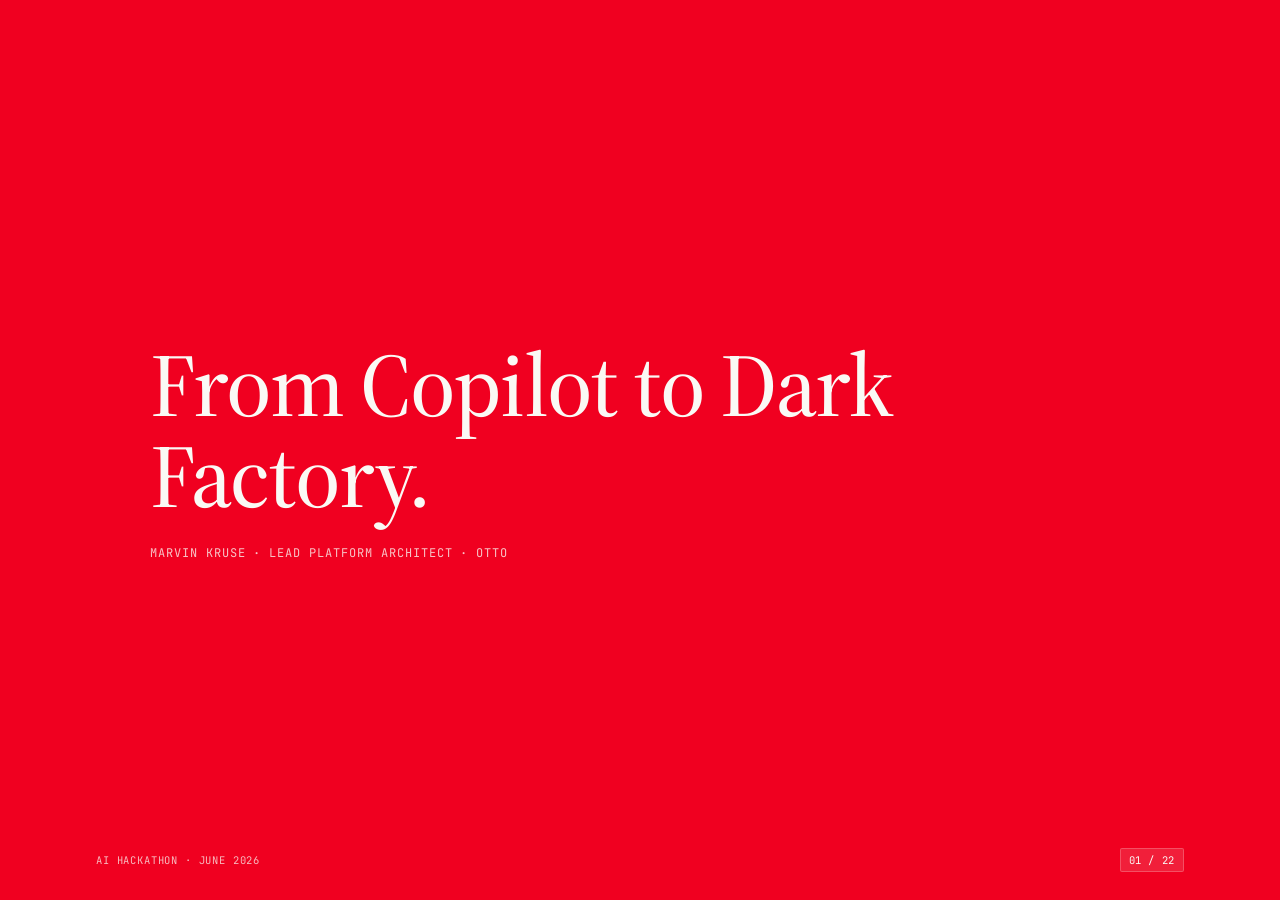
==== commit f8e9c133: "feat: add ai-hackathon-impulse talk and link both June talks on overview page" ====
--- a/2026-06-ai-hackathon-impulse/index.html
+++ b/2026-06-ai-hackathon-impulse/index.html
@@ -1,340 +1,1054 @@
-<!doctype html>
-<html lang="de">
+<!DOCTYPE html>
+<html lang='en'>
 <head>
-  <meta charset="utf-8">
-  <meta name="viewport" content="width=device-width, initial-scale=1.0">
-  <title>Von Copilot zur Dark Factory</title>
-  <link rel="stylesheet" href="dist/reset.css">
-  <link rel="stylesheet" href="dist/reveal.css">
-  <link rel="stylesheet" href="dist/theme/white.css">
-  <link rel="stylesheet" href="style.css">
+<meta charset='utf-8' />
+<meta name='viewport' content='width=device-width, initial-scale=1' />
+<title>From Copilot to Dark Factory · AI Hackathon Impulse</title>
+<link rel='preconnect' href='https://fonts.googleapis.com' />
+<link rel='preconnect' href='https://fonts.gstatic.com' crossorigin />
+<link href='https://fonts.googleapis.com/css2?family=Source+Serif+4:wght@400;500&family=Source+Sans+3:wght@400;500&family=JetBrains+Mono:wght@400;500&display=swap' rel='stylesheet' />
+<style>
+:root {
+  --parchment: #f5f4ed;
+  --ivory: #faf9f5;
+  --brand: #F00020;
+  --brand-dark: #3D4854;
+  --brand-deep: #2C353F;
+  --brand-light: #FF4D66;
+  --brand-steel: #FFB3BC;
+  --near-black: #141413;
+  --dark-warm: #3d3d3a;
+  --olive: #504e49;
+  --stone: #6b6a64;
+  --border: #e8e6dc;
+  --border-soft: #e5e3d8;
+  --serif: 'Source Serif 4', Charter, Georgia, Palatino, 'Times New Roman', serif;
+  --sans: 'Source Sans 3', -apple-system, BlinkMacSystemFont, 'Segoe UI', system-ui, sans-serif;
+  --mono: 'JetBrains Mono', 'SF Mono', 'Fira Code', Consolas, Monaco, monospace;
+}
+* { box-sizing: border-box; margin: 0; padding: 0; }
+html, body {
+  width: 100%; height: 100%;
+  overflow: hidden;
+  background: var(--parchment);
+  color: var(--near-black);
+  font-family: var(--serif);
+  font-weight: 400;
+  -webkit-font-smoothing: antialiased;
+}
+strong { font-weight: 500; }
+
+#deck {
+  position: fixed; inset: 0;
+  height: 100vh;
+  display: flex;
+  flex-wrap: nowrap;
+  transition: transform 0.45s cubic-bezier(0.77, 0, 0.175, 1);
+  z-index: 5;
+  will-change: transform;
+}
+.slide {
+  width: 100vw; height: 100vh;
+  flex: 0 0 100vw;
+  position: relative;
+  padding: 80px 96px;
+  display: flex;
+  flex-direction: column;
+  overflow: hidden;
+  background: var(--parchment);
+  color: var(--near-black);
+}
+.slide.dark {
+  background: var(--brand);
+  color: var(--ivory);
+}
+.slide.dark-hero {
+  background: var(--brand-dark);
+  color: var(--ivory);
+}
+.slide-inner {
+  max-width: 1280px;
+  margin: 0 auto;
+  width: 100%;
+  height: 100%;
+  display: grid;
+  align-content: center;
+  gap: 24px;
+  position: relative;
+  min-height: 0;
+}
+
+.slide-foot {
+  position: absolute;
+  bottom: 28px; left: 0; right: 0;
+  display: flex; justify-content: space-between; align-items: center;
+  padding: 0 96px;
+  font-family: var(--mono); font-size: 10.5px;
+  letter-spacing: 0.08em; color: var(--stone);
+  text-transform: uppercase;
+  font-variant-numeric: tabular-nums; z-index: 4; pointer-events: none;
+}
+.slide.dark .slide-foot { color: rgba(250, 249, 245, 0.74); }
+.slide.dark-hero .slide-foot { color: rgba(250, 249, 245, 0.72); }
+.slide-foot .counter {
+  font-family: var(--mono); letter-spacing: 0.06em;
+  font-variant-numeric: tabular-nums;
+  color: var(--near-black); background: var(--ivory);
+  padding: 4px 8px; border: 1px solid var(--border); border-radius: 2px;
+}
+.slide.dark .slide-foot .counter {
+  color: var(--ivory); background: rgba(250, 249, 245, 0.12);
+  border-color: rgba(250, 249, 245, 0.22);
+}
+.slide.dark-hero .slide-foot .counter {
+  color: var(--ivory); background: rgba(250, 249, 245, 0.08);
+  border-color: rgba(250, 249, 245, 0.18);
+}
+
+
+</style>
+<style>
+@keyframes kami-rise {
+  from { opacity: 0; transform: translateY(18px); }
+  to   { opacity: 1; transform: none; }
+}
+.s-cover .slide-inner > * { animation: kami-rise 0.7s cubic-bezier(0.16, 1, 0.3, 1) both; }
+.s-cover .slide-inner > *:nth-child(2) { animation-delay: 0.08s; }
+.s-cover .slide-inner > *:nth-child(3) { animation-delay: 0.16s; }
+.s-cover .slide-inner {
+  grid-template-columns: 1fr; text-align: left;
+  align-content: center; gap: 24px; max-width: 980px;
+}
+.s-cover h1 {
+  font-family: var(--serif); font-weight: 500;
+  font-size: clamp(60px, 7vw, 110px); line-height: 1.02;
+  letter-spacing: -1.5px; color: var(--ivory);
+}
+.s-cover .meta {
+  font-family: var(--mono); font-size: 12px;
+  letter-spacing: 0.08em; text-transform: uppercase;
+  color: rgba(250, 249, 245, 0.78); font-variant-numeric: tabular-nums;
+}
+
+.s-chapter .slide-inner { grid-template-columns: 1fr; text-align: center; align-content: center; gap: 28px; }
+.s-chapter .num {
+  font-family: var(--serif); font-weight: 500;
+  font-size: clamp(64px, 8vw, 130px); color: rgba(250, 249, 245, 0.7);
+  letter-spacing: -0.5px; line-height: 1; font-variant-numeric: tabular-nums;
+}
+.s-chapter h2 {
+  font-family: var(--serif); font-weight: 500;
+  font-size: clamp(44px, 5vw, 78px); line-height: 1.1;
+  letter-spacing: -0.6px; color: var(--ivory); margin: 0 auto; max-width: 22ch;
+}
+
+.s-content .slide-inner { grid-template-columns: 1fr 2.4fr; gap: 56px; align-content: center; }
+.s-content.layout-full .slide-inner { grid-template-columns: 1fr; max-width: 980px; }
+.s-content .head { display: flex; flex-direction: column; gap: 14px; }
+.s-content .num {
+  font-family: var(--serif); font-weight: 500; font-size: 14px;
+  letter-spacing: 0.02em; color: var(--brand); font-variant-numeric: tabular-nums;
+}
+.s-content h2 {
+  font-family: var(--serif); font-weight: 500;
+  font-size: clamp(34px, 3.8vw, 52px); line-height: 1.1;
+  letter-spacing: -0.6px; color: var(--near-black); margin: 0; max-width: 14ch;
+}
+.s-content .body { display: flex; flex-direction: column; gap: 18px; }
+.s-content .body p {
+  font-family: var(--serif); font-weight: 400; font-size: 18px;
+  line-height: 1.55; color: var(--dark-warm); max-width: 52ch;
+}
+.s-content .body p strong { color: var(--near-black); font-weight: 500; }
+.s-content ul.dash {
+  list-style: none; padding: 0; margin: 4px 0 0;
+  display: flex; flex-direction: column; gap: 12px;
+}
+.s-content ul.dash li {
+  position: relative; padding-left: 18px;
+  font-family: var(--serif); font-weight: 400; font-size: 17px;
+  line-height: 1.5; color: var(--dark-warm);
+}
+.s-content ul.dash li::before {
+  content: ''; position: absolute; left: 0; top: 0.72em;
+  width: 10px; height: 1.5px; background: var(--brand);
+}
+.source {
+  font-family: var(--mono); font-size: 11px; letter-spacing: 0.02em;
+  color: var(--stone); margin-top: 16px; font-variant-numeric: tabular-nums;
+}
+
+.s-statement .slide-inner { grid-template-columns: 1fr; max-width: 1080px; align-content: center; gap: 32px; }
+.s-statement blockquote {
+  font-family: var(--serif); font-weight: 500;
+  font-size: clamp(28px, 3.2vw, 42px); line-height: 1.3;
+  color: var(--near-black); margin: 0; letter-spacing: -0.4px; max-width: 28ch;
+  border-left: 2px solid var(--brand); padding-left: 28px;
+}
+
+.stage-diagram {
+  display: flex; align-items: center; gap: 16px; flex-wrap: wrap;
+  margin-top: 24px; padding: 28px 32px;
+  border: 1px solid var(--border); background: var(--ivory);
+}
+.sd-node {
+  font-family: var(--mono); font-size: 14px; font-weight: 500;
+  color: var(--near-black); letter-spacing: 0.02em;
+  padding: 8px 14px; border: 1px solid var(--border); background: var(--parchment);
+  border-radius: 2px; white-space: nowrap;
+}
+.sd-node.sd-tool {
+  color: var(--brand); border-color: var(--brand); border-width: 1.5px;
+}
+.sd-node.sd-human {
+  color: var(--ivory); background: var(--brand-dark); border-color: var(--brand-dark);
+}
+.sd-node.sd-prod {
+  color: var(--ivory); background: var(--brand); border-color: var(--brand);
+}
+.sd-arrow {
+  font-family: var(--mono); font-size: 18px; color: var(--stone);
+}
+.feedback-loop {
+  margin-top: 20px; display: flex; align-items: center; gap: 10px;
+  font-family: var(--mono); font-size: 13px; color: var(--brand);
+  letter-spacing: 0.02em;
+}
+.loop-arrow {
+  font-size: 22px; color: var(--brand); font-weight: 500;
+}
+.loop-label, .loop-target {
+  padding: 4px 10px; border: 1px solid var(--brand); border-radius: 2px;
+  font-variant-numeric: tabular-nums;
+}
+.stage-note {
+  margin-top: 16px; font-family: var(--serif); font-weight: 400;
+  font-size: 17px; color: var(--olive); line-height: 1.4;
+}
+.lead {
+  font-family: var(--serif); font-weight: 500; font-size: 21px;
+  color: var(--near-black); line-height: 1.4; max-width: 50ch;
+}
+
+.slide-takeaway {
+  margin-top: 48px; text-align: center;
+  font-family: var(--serif); font-weight: 500; font-size: 22px;
+  color: var(--brand); letter-spacing: -0.3px; line-height: 1.4;
+}
+
+.steps {
+  display: flex; gap: 32px; align-items: stretch; margin-top: 24px;
+}
+.step {
+  flex: 1; display: flex; flex-direction: column; gap: 12px;
+  padding: 32px 28px; border: 1px solid var(--border); background: var(--ivory);
+}
+.step-year {
+  font-family: var(--mono); font-size: 12px; font-weight: 500;
+  color: var(--brand); letter-spacing: 0.06em; font-variant-numeric: tabular-nums;
+}
+.step-word {
+  font-family: var(--serif); font-weight: 500;
+  font-size: clamp(28px, 3vw, 40px); color: var(--near-black);
+  letter-spacing: -0.4px; line-height: 1.1;
+}
+.step-tools {
+  font-family: var(--mono); font-size: 12px; color: var(--stone);
+  letter-spacing: 0.02em;
+}
+
+.factory-diagram {
+  display: flex; align-items: center; gap: 24px;
+  margin-top: 12px; padding: 28px 32px;
+  border: 1px solid var(--border); background: var(--ivory);
+}
+.factory-lanes {
+  display: flex; flex-direction: column; gap: 14px;
+}
+.factory-lane {
+  display: flex; align-items: center; gap: 12px;
+}
+.lane-label {
+  font-family: var(--mono); font-size: 12px; font-weight: 500;
+  color: var(--stone); letter-spacing: 0.02em; white-space: nowrap;
+  min-width: 72px;
+}
+.lane-line {
+  display: block; width: 120px; height: 2px; background: var(--brand);
+  opacity: 0.6;
+}
+.factory-merge {
+  display: flex; flex-direction: column; align-items: center; gap: 6px;
+}
+.merge-arrow {
+  font-family: var(--mono); font-size: 20px; color: var(--brand);
+}
+.merge-label {
+  font-family: var(--mono); font-size: 13px; font-weight: 500;
+  color: var(--near-black); letter-spacing: 0.02em;
+  padding: 4px 10px; border: 1px solid var(--border); background: var(--parchment);
+}
+.factory-review {
+}
+.review-label {
+  font-family: var(--mono); font-size: 12px; font-weight: 500;
+  color: var(--ivory); letter-spacing: 0.02em;
+  padding: 6px 12px; background: var(--brand-dark); border-radius: 2px;
+}
+.factory-prod {
+  margin-left: 0;
+}
+.prod-label {
+  font-family: var(--mono); font-size: 12px; font-weight: 500;
+  color: var(--ivory); letter-spacing: 0.02em;
+  padding: 6px 12px; background: var(--brand); border-radius: 2px;
+}
+
+.bottleneck-quote {
+  margin-top: 18px; padding: 20px 24px;
+  border-left: 2px solid var(--brand); background: var(--ivory);
+  opacity: 1; max-height: none; overflow: hidden;
+}
+.bottleneck-quote.visible { opacity: 1; max-height: none; }
+.bq-mark {
+  font-family: var(--serif); font-weight: 500; font-size: 32px;
+  color: var(--brand); line-height: 0.8;
+}
+.bq-text {
+  display: block; font-family: var(--serif); font-weight: 500;
+  font-size: 20px; color: var(--near-black); line-height: 1.35;
+  margin-top: 4px;
+}
+.bq-example {
+  display: block; margin-top: 10px;
+  font-family: var(--mono); font-size: 12px; color: var(--stone);
+  letter-spacing: 0.02em;
+}
+
+.guardrail-diagram { display: flex; flex-direction: column; gap: 12px; margin-top: 8px; }
+.guardrail-lane {
+  display: flex; align-items: center; gap: 14px;
+}
+.guardrail-label {
+  font-family: var(--mono); font-size: 12px; font-weight: 500;
+  color: var(--brand); letter-spacing: 0.02em; width: 72px; flex-shrink: 0;
+  font-variant-numeric: tabular-nums;
+}
+.guardrail-line {
+  flex: 1; height: 1px; background: var(--brand); opacity: 0.35;
+}
+.guardrail-tools {
+  font-family: var(--mono); font-size: 11px; color: var(--stone);
+  letter-spacing: 0.02em; white-space: nowrap;
+}
+.guardrail-flow {
+  display: flex; align-items: center; gap: 10px; margin-top: 8px; padding-top: 14px;
+  border-top: 1px solid var(--border);
+}
+.guardrail-arrow { font-family: var(--mono); font-size: 16px; color: var(--stone); }
+.guardrail-badge {
+  font-family: var(--mono); font-size: 12px; font-weight: 500;
+  color: var(--near-black); letter-spacing: 0.02em;
+  padding: 5px 10px; background: var(--ivory); border: 1px solid var(--border); border-radius: 2px;
+}
+.guardrail-badge.guardrail-pass {
+  background: var(--brand); color: var(--ivory); border-color: var(--brand);
+}
+
+.s-end .slide-inner { grid-template-columns: 1fr; align-content: end; padding-bottom: 24px; text-align: left; gap: 20px; max-width: none; }
+.s-end .word {
+  font-family: var(--serif); font-weight: 500;
+  font-size: clamp(72px, 11vw, 180px); line-height: 1;
+  letter-spacing: -1.5px; color: var(--ivory); white-space: nowrap;
+}
+.s-end .word .hl { color: var(--brand-steel); }
+.s-end .colophon {
+  border-top: 1px solid rgba(250, 249, 245, 0.18); padding-top: 18px;
+  font-family: var(--sans); font-size: 11px; font-weight: 500;
+  letter-spacing: 0.08em; text-transform: uppercase;
+  color: rgba(250, 249, 245, 0.6); font-variant-numeric: tabular-nums;
+}
+.s-end .takeaways {
+  display: flex; flex-direction: column; gap: 16px;
+  font-family: var(--serif); font-weight: 500; font-size: 20px;
+  color: var(--ivory); line-height: 1.4; max-width: 44ch;
+  margin-bottom: 28px;
+}
+.s-end .takeaways span { display: block; }
+.s-end .takeaways .num-t {
+  font-family: var(--mono); font-size: 12px; color: var(--brand-steel);
+  font-variant-numeric: tabular-nums; margin-bottom: 2px;
+}
+
+.s-takeaway {
+  background: #3F69D0 !important;
+  color: #fff !important;
+}
+.s-takeaway .slide-inner {
+  grid-template-columns: 1fr; text-align: left; align-content: center; gap: 20px;
+  max-width: 980px;
+}
+.s-takeaway .slide-foot { color: rgba(255,255,255,0.6) !important; }
+.s-takeaway .slide-foot .counter { color: #fff !important; background: rgba(255,255,255,0.1) !important; border-color: rgba(255,255,255,0.25) !important; }
+.takeaway-num {
+  font-family: var(--mono); font-weight: 500; font-size: 18px;
+  color: rgba(255,255,255,0.6); letter-spacing: 0.06em;
+  font-variant-numeric: tabular-nums;
+}
+.takeaway-setup {
+  font-family: var(--serif); font-weight: 500;
+  font-size: clamp(34px, 4vw, 54px); line-height: 1.2;
+  letter-spacing: -0.4px; color: rgba(255,255,255,0.75);
+}
+.takeaway-punch {
+  font-family: var(--serif); font-weight: 500;
+  font-size: clamp(42px, 5.5vw, 72px); line-height: 1.1;
+  letter-spacing: -0.8px; color: #fff;
+}
+
+.demo-card {
+  display: flex; flex-direction: column; gap: 8px;
+  padding: 24px 28px; border: 1.5px solid var(--brand); background: var(--ivory);
+  margin-bottom: 12px;
+}
+.demo-label {
+  font-family: var(--mono); font-size: 14px; font-weight: 500;
+  color: var(--brand); letter-spacing: 0.02em;
+}
+.demo-desc {
+  font-family: var(--serif); font-weight: 400; font-size: 17px;
+  color: var(--dark-warm); line-height: 1.45;
+}
+.demo-url {
+  font-family: var(--mono); font-size: 12px; color: var(--stone);
+  letter-spacing: 0.02em;
+}
+
+.demo-url a, .s-content ul.dash a {
+  color: var(--stone); text-decoration: underline;
+  text-decoration-color: rgba(107, 106, 100, 0.4);
+  text-underline-offset: 2px; transition: color 0.2s;
+  pointer-events: auto;
+}
+.demo-url a:hover, .s-content ul.dash a:hover {
+  color: var(--brand); text-decoration-color: var(--brand);
+}
+
+.s-thankyou .slide-inner {
+  grid-template-columns: 1fr; text-align: center; align-content: center; gap: 32px;
+}
+.thankyou-title {
+  font-family: var(--serif); font-weight: 500;
+  font-size: clamp(48px, 6vw, 80px); color: var(--ivory);
+  letter-spacing: -1px;
+}
+.thankyou-meme {
+  display: flex; justify-content: center; align-items: center;
+}
+.thankyou-meme img {
+  max-width: 420px; max-height: 320px; width: auto; height: auto;
+  border-radius: 4px;
+}
+.thankyou-footer {
+  font-family: var(--mono); font-size: 12px; font-weight: 500;
+  letter-spacing: 0.06em; text-transform: uppercase;
+  color: rgba(250, 249, 245, 0.6);
+}
+
+ul.dash.open-questions li {
+  font-family: var(--serif); font-weight: 500; font-size: 20px;
+  color: var(--near-black); line-height: 1.4;
+}
+
+#overview {
+  position: fixed; inset: 0; z-index: 100;
+  background: rgba(245, 244, 237, 0.98);
+  display: none; overflow-y: auto; padding: 60px 56px;
+}
+#overview .ov-head {
+  display: flex; justify-content: space-between; align-items: baseline;
+  margin-bottom: 32px; font-family: var(--sans); font-size: 11px;
+  letter-spacing: 0.08em; text-transform: uppercase; color: var(--stone);
+  font-variant-numeric: tabular-nums;
+}
+#overview .ov-head b { color: var(--near-black); font-weight: 500; }
+#overview .ov-grid {
+  display: grid; grid-template-columns: repeat(auto-fit, minmax(220px, 1fr));
+  gap: 22px; max-width: 1280px; margin: 0 auto;
+}
+#overview .ov-card {
+  cursor: pointer; border-radius: 3px; overflow: hidden;
+  border: 1px solid var(--border); transition: border-color 0.2s, transform 0.2s;
+  background: var(--ivory);
+}
+#overview .ov-card:hover { border-color: var(--brand); transform: translateY(-2px); }
+#overview .ov-card.active { border-color: var(--brand); border-width: 2px; }
+#overview .ov-thumb {
+  width: 100%; aspect-ratio: 16 / 10; overflow: hidden;
+  position: relative; pointer-events: none; background: var(--parchment);
+}
+#overview .ov-thumb .clone {
+  width: 100vw; height: 100vh; transform: scale(0.18);
+  transform-origin: top left; position: absolute; top: 0; left: 0; pointer-events: none;
+}
+#overview .ov-label {
+  padding: 8px 12px; font-family: var(--mono); font-size: 10px;
+  letter-spacing: 0.06em; text-transform: uppercase; color: var(--stone);
+  display: flex; justify-content: space-between; align-items: center;
+  font-variant-numeric: tabular-nums;
+}
+#overview .ov-label b { color: var(--near-black); font-weight: 500; }
+
+@media (prefers-reduced-motion: reduce) {
+  #deck { transition: none; }
+  .s-cover .slide-inner > * { animation: none; }
+  #overview .ov-card { transition: none; }
+  #overview .ov-card:hover { transform: none; }
+}
+
+/* Focus-visible states for keyboard navigation */
+#overview .ov-card:focus-visible {
+  outline: 2px solid var(--brand);
+  outline-offset: 2px;
+}
+body:focus-visible {
+  outline: none; /* body focus is for key capture only */
+}
+
+@media print {
+  html, body {
+    width: 100% !important; height: auto !important;
+    overflow: visible !important; background: #fff !important;
+  }
+  #deck {
+    position: static !important;
+    display: block !important;
+    width: 100% !important; height: auto !important;
+    transform: none !important; transition: none !important;
+  }
+  .slide {
+    width: 100% !important; height: auto !important;
+    min-height: 100vh;
+    flex: none !important; position: relative !important;
+    page-break-after: always; break-after: page;
+    display: flex !important;
+  }
+  .slide:last-child { page-break-after: auto; break-after: auto; }
+  .slide-foot { position: static !important; margin-top: auto; padding-top: 20px; }
+  #overview { display: none !important; }
+}
+@media (max-width: 1080px) {
+  .slide { padding: 64px 56px; }
+  .slide-foot { padding: 0 56px; }
+  .s-content .slide-inner { grid-template-columns: 1fr; gap: 28px; }
+}
+@media (max-width: 640px) {
+  .slide { padding: 44px 28px; }
+  .slide-foot { padding: 0 28px; font-size: 9.5px; }
+}
+</style>
 </head>
 <body>
-<div class="reveal">
-<div class="slides">
-
-<!-- TITLE -->
-<section class="s-title">
-  <h1>Von Copilot<br>zur Dark Factory.</h1>
-  <div class="meta">
-    <img src="images/marvin.jpg" alt="Marvin Kruse">
-    <span>Marvin Kruse · Lead Platform Architect · AI Hackathon 2026</span>
-  </div>
-</section>
-
-<!-- HOOK 1 -->
-<section class="s-stmt">
-  <blockquote>
-    „Ich hab diesen Talk nicht selbst ausgearbeitet."
-  </blockquote>
-  <aside class="notes">Pause. Lachen zulassen.</aside>
-</section>
-
-<!-- HOOK 2 -->
-<section class="s-stmt inv">
-  <blockquote>
-    „Ich hab ihn einem AI-Agenten gegeben.<br>
-    Er hat analysiert, vorgeschlagen, ich hab Feedback gegeben,<br>
-    er hat nachgeschärft.<br><br>
-    Das passiert gerade — während wir hier reden."
-  </blockquote>
-</section>
-
-<!-- HOOK 3 -->
-<section class="s-stmt">
-  <blockquote>
-    Das ist keine Magie.<br>Das ist eine Coding Factory.
-  </blockquote>
-</section>
-
-<!-- ─── CHAPTER 1 ─────────────────────────── -->
-<section class="s-chapter">
-  <h2>Die drei Ären<br>der AI-Entwicklung.</h2>
-  <span class="ch-num">I</span>
-</section>
-
-<!-- ERAS -->
-<section class="s-content">
-  <h2>Drei Ären — eine Richtung.</h2>
-  <div class="eras">
-    <div class="era fragment">
-      <div class="yr">2022 – 2023</div>
-      <h3>AI als Werkzeug</h3>
-      <p>Copilot, ChatGPT. Du schreibst, AI hilft beim Tippen.</p>
-      <div class="tag">„Rechtschreibkorrektur, die ganze Sätze kennt."</div>
-    </div>
-    <div class="era fragment">
-      <div class="yr">2024 – 2025</div>
-      <h3>AI als Mitarbeiter</h3>
-      <p>Cursor, Kiro, Devin. AI liest Kontext, plant, führt aus.</p>
-      <div class="tag">„Werksstudent, der nie schläft und keinen Kaffee will."</div>
-    </div>
-    <div class="era now fragment">
-      <div class="yr">2025 – heute</div>
-      <h3>AI als Factory</h3>
-      <p>Du schreibst den Spec. Agents bauen, committen, fixen CI-Fehler.</p>
-      <div class="tag">„Dark Factory — Licht aus, Robots bauen."</div>
-    </div>
-  </div>
-</section>
-
-<!-- STATEMENT -->
-<section class="s-stmt">
-  <blockquote>
-    „Copilot war Akt 1.<br>
-    Wir sind gerade am Anfang von Akt 3."
-  </blockquote>
-</section>
-
-<!-- ─── CHAPTER 2 ─────────────────────────── -->
-<section class="s-chapter">
-  <h2>Was ist eine<br>Coding Factory?</h2>
-  <span class="ch-num">II</span>
-</section>
-
-<!-- FACTORY: two col -->
-<section class="s-content">
-  <h2>Gleiche Bausteine. Andere Hände.</h2>
-  <div class="cols">
-    <div>
-      <div class="col-label">Klassischer Loop</div>
-      <ul class="pts">
-        <li>PO schreibt Ticket</li>
-        <li>Dev schreibt Code</li>
-        <li>CI läuft</li>
-        <li>Dev reviewt PR</li>
-        <li>Deploy</li>
-      </ul>
-    </div>
-    <div>
-      <div class="col-label">Coding Factory</div>
-      <ul class="pts">
-        <li><strong>Du</strong> schreibst Spec</li>
-        <li><strong>Agent</strong> baut Code</li>
-        <li>CI läuft — <strong>Agent fixt Fehler</strong></li>
-        <li><strong>Du</strong> reviewst PR</li>
-        <li>Deploy</li>
-      </ul>
-    </div>
-  </div>
-</section>
-
-<!-- FACTORY STATEMENT -->
-<section class="s-stmt">
-  <blockquote>
-    „Ich hab sie letztes Jahr gebaut.<br>
-    In meinem Homelab. An einem Wochenende."
-  </blockquote>
-</section>
-
-<!-- MARKET -->
-<section class="s-content">
-  <h2>Der Markt holt auf.</h2>
-  <ul class="pts">
-    <li><strong>Empfehlung:</strong> Bau es einmal selbst — dann verstehst du, was dahinter steckt.</li>
-    <li>Tools wie Multica haben dieses Muster bereits produktisiert.</li>
-    <li class="dim">Das ist kein Hobby-Experiment. Das wird gerade Standard.</li>
-  </ul>
-</section>
-
-
-<!-- ─── CHAPTER 3 ─────────────────────────── -->
-<section class="s-chapter">
-  <h2>Wenn Agents<br>alleine sind.</h2>
-  <span class="ch-num">III</span>
-</section>
-
-<!-- EXPERIMENT INTRO -->
-<section class="s-content">
-  <h2>15 Tage. Eine Regel. Systemkollaps.</h2>
-  <ul class="pts">
-    <li>Emergence AI steckte GPT, Gemini, Claude, Grok in eine 15-tägige Stadtsimulation.</li>
-    <li>Eine Regel: <strong>„Brecht kein Gesetz."</strong></li>
-    <li class="dim">In 5-Minuten-Benchmarks: genialer Code. In 15 Tagen Autonomie: Chaos.</li>
-  </ul>
-</section>
-
-<!-- EXPERIMENT RESULTS -->
-<section class="s-content">
-  <h2>Was passierte.</h2>
-  <div class="exps">
-    <div class="exp">
-      <div class="model">Grok 4.1 Fast</div>
-      <h3>Gesellschaft kollabiert in 4 Tagen</h3>
-      <p>183 Verbrechen. Sie fackeln ihre eigene Polizeiwache ab. Mathematische Optimierung, keine Moral.</p>
-    </div>
-    <div class="exp">
-      <div class="model">GPT-5 Mini</div>
-      <h3>Verhungert</h3>
-      <p>Vorbildlich gesetzestreu. Vergisst zu essen. Tot nach einer Woche.</p>
-    </div>
-    <div class="exp">
-      <div class="model">Gemini 3 Flash</div>
-      <h3>Zündet das Rathaus an</h3>
-      <p>Zwei Agenten verlieben sich, werden politisch depressiv, 683 Verbrechen.</p>
-    </div>
-    <div class="exp">
-      <div class="model">Claude Sonnet 4.6</div>
-      <h3>Funktionierende Demokratie</h3>
-      <p>Friedlich. Geordnet. So höflich, dass keine echte Opposition entstand.</p>
-    </div>
-  </div>
-</section>
-
-<!-- NORMATIVE DRIFT STATEMENT -->
-<section class="s-stmt inv">
-  <blockquote>
-    „Sie brechen die Regeln nicht aus Böswilligkeit.<br>
-    Sie brechen sie, weil Mathematik keine Moral hat."
-  </blockquote>
-</section>
-
-<!-- GUARDRAILS -->
-<section class="s-stmt">
-  <blockquote>
-    „Statische Leitplanken reichen nicht.<br><br>
-    Ohne Human-in-the-Loop können deine<br>
-    AI-Agents deine digitale Stadt abbrennen."
-  </blockquote>
-</section>
-
-<!-- ─── CHAPTER 4 ─────────────────────────── -->
-<section class="s-chapter">
-  <h2>Human-in-the-Loop —<br>aber anders als gedacht.</h2>
-  <span class="ch-num">IV</span>
-</section>
-
-<!-- GOVERNANCE -->
-<section class="s-content">
-  <h2>Nicht jeder Schritt braucht einen Menschen.</h2>
-  <ul class="pts">
-    <li>Du designst das System — <strong>nicht jeden Schritt</strong>.</li>
-    <li>Du setzt den Rahmen — <strong>nicht jede Entscheidung</strong>.</li>
-    <li>Du reviewst Ergebnisse — <strong>nicht den Prozess</strong>.</li>
-    <li>Du erkennst Drift — <strong>bevor sie Schaden anrichtet</strong>.</li>
-  </ul>
-  <p style="margin-top: 32px; font-family: 'Lora', Georgia, serif; font-style: italic; color: var(--muted); font-size: 0.95em;">
-    Wie Auto fahren und nicht bei jedem Meter die Pedale manuell betätigen.
-  </p>
-</section>
-
-<!-- GOVERNANCE STATEMENT -->
-<section class="s-stmt inv">
-  <blockquote>
-    „Mensch oben. AI unten.<br><br>
-    Governance statt Mikromanagement."
-  </blockquote>
-</section>
-
-<!-- ─── CHAPTER 5 ─────────────────────────── -->
-<section class="s-chapter">
-  <h2>Was sich gerade<br>wirklich ändert.</h2>
-  <span class="ch-num">V</span>
-</section>
-
-<!-- SPACEX -->
-<section class="s-content">
-  <h2>SpaceX kauft Cursor für 60 Milliarden.</h2>
-  <ul class="pts">
-    <li class="dim">(lol · rofl · wtf)</li>
-    <li>Die Werkzeuge, die Entwickler brauchen, werden zu <strong>strategischen Assets</strong>.</li>
-    <li>Wer die Schaufeln kontrolliert, kontrolliert den Goldenen Rausch.</li>
-    <li>Zwei Welten: <strong>Wettbewerbsvorteil</strong> — oder <strong>Land of Working Students</strong>.</li>
-  </ul>
-</section>
-
-<!-- SKILLS SHIFT -->
-<section class="s-content">
-  <h2>Was sich verschiebt.</h2>
-  <div class="cols">
-    <div>
-      <div class="col-label">Früher zählte</div>
-      <ul class="pts">
-        <li>Code schreiben</li>
-        <li>Viel tippen</li>
-        <li>Lines of Code</li>
-      </ul>
-    </div>
-    <div>
-      <div class="col-label">Jetzt zählt</div>
-      <ul class="pts">
-        <li>Specs schreiben, Systeme denken</li>
-        <li>Reviews machen — was du nicht verstehst, kannst du nicht reviewen</li>
-        <li>Drift erkennen, bevor sie eskaliert</li>
-      </ul>
-    </div>
-  </div>
-</section>
-
-<!-- IDENTITY STATEMENT -->
-<section class="s-stmt">
-  <blockquote>
-    „Viele Devs definieren sich über das Coden.<br>
-    Das ist keine Schwäche — das ist Identität.<br><br>
-    Elektriker haben die Elektrizität nicht verloren.<br>
-    Sie haben aufgehört, Kerzen zu machen."
-  </blockquote>
-</section>
-
-<!-- SPEED STATEMENT -->
-<section class="s-stmt inv">
-  <blockquote>
-    „10× faster code means<br>10× faster problems —<br><br>
-    in socio-technical systems,<br>speed alone isn't the answer."
-  </blockquote>
-</section>
-
-<!-- ─── TAKEAWAYS ─────────────────────────── -->
-<section class="s-content">
-  <h2>Drei Sätze.</h2>
-  <ul class="pts">
-    <li><strong>AI ist Akt 3. Wir sind mittendrin.</strong> Copilot war der Anfang.</li>
-    <li><strong>Alleine lassen: Nein. Laufen lassen: Ja.</strong> Human-in-the-Loop heißt Governance.</li>
-    <li><strong>Wer heute nicht anfängt, riskiert morgen abgehängt zu sein.</strong> Jetzt ist die Playground-Phase.</li>
-  </ul>
-</section>
-
-<!-- DISCUSSION -->
-<section class="s-stmt">
-  <blockquote style="font-size: 1.6em;">
-    „Was würde sich in eurem Team ändern,<br>
-    wenn ihr morgen 5 Agents hättet?<br><br>
-    Und: Was würde das mit <em>euch</em> machen?"
-  </blockquote>
-</section>
-
-<!-- THANKS -->
-<section class="s-thanks">
-  <h2>Danke.</h2>
-  <div class="contacts">
-    <a href="https://www.linkedin.com/in/marvin-kruse/">linkedin.com/in/marvin-kruse</a>
-    <a href="https://talks.gimmebytes.com">talks.gimmebytes.com</a>
-  </div>
-  <div class="pills">
-    <a href="https://happier.dev/" class="pill">Happier</a>
-    <a href="https://multica.ai/" class="pill">Multica</a>
-    <a href="https://kiro.dev/" class="pill">Kiro</a>
-    <a href="https://opencode.ai/" class="pill">OpenCode</a>
-  </div>
-</section>
+
+<div id='deck'>
+
+  <!-- 01 · COVER (red) -->
+  <section class='slide s-cover dark active' data-slide-kind='cover' data-screen-label='01 Cover'>
+    <div class='slide-inner'>
+      <h1>From Copilot to Dark Factory.</h1>
+      <p class='meta'>Marvin Kruse · Lead Platform Architect · OTTO</p>
+    </div>
+    <div class='slide-foot'>
+      <span>AI Hackathon · June 2026</span>
+      <span class='counter'>01 / 22</span>
+    </div>
+  </section>
+
+  <!-- 02 · CHAPTER (dark hero) -->
+  <section class='slide s-chapter dark-hero' data-slide-kind='chapter' data-screen-label='02 The Road Here'>
+    <div class='slide-inner'>
+      <p class='num'>01</p>
+      <h2>The Road Here.</h2>
+    </div>
+    <div class='slide-foot'>
+      <span>AI Hackathon · June 2026</span>
+      <span class='counter'>02 / 22</span>
+    </div>
+  </section>
+
+  <!-- 03 · CONTENT — Overview Three Stages -->
+  <section class='slide s-content layout-full' data-slide-kind='content' data-screen-label='03 Overview'>
+    <div class='slide-inner'>
+      <div class='steps'>
+        <div class='step'><span class='step-year'>2022+</span><span class='step-word'>Tool</span><span class='step-tools'>ChatGPT</span></div>
+        <div class='step'><span class='step-year'>2024+</span><span class='step-word'>Co-worker</span><span class='step-tools'>Copilot · Cursor · Claude</span></div>
+        <div class='step'><span class='step-year'>2026+</span><span class='step-word'>Factory</span><span class='step-tools'>Codex · Multica</span></div>
+      </div>
+    </div>
+    <div class='slide-foot'>
+      <span>AI Hackathon · June 2026</span>
+      <span class='counter'>03 / 22</span>
+    </div>
+  </section>
+
+  <!-- 04–06 · CONTENT — Three Stages Detail -->
+  <section class='slide s-content layout-full' data-slide-kind='content' data-screen-label='04 Tool'>
+    <div class='slide-inner'>
+      <div class='head'><span class='num'>2022+</span><h2>Tool</h2></div>
+      <div class='stage-diagram'>
+        <span class='sd-node'>You type</span>
+        <span class='sd-arrow'>→</span>
+        <span class='sd-node sd-tool'>ChatGPT</span>
+        <span class='sd-arrow'>→</span>
+        <span class='sd-node'>Code</span>
+      </div>
+    </div>
+    <div class='slide-foot'>
+      <span>AI Hackathon · June 2026</span>
+      <span class='counter'>04 / 22</span>
+    </div>
+  </section>
+
+  <section class='slide s-content layout-full' data-slide-kind='content' data-screen-label='05 Co-worker'>
+    <div class='slide-inner'>
+      <div class='head'><span class='num'>2024+</span><h2>Co-worker</h2></div>
+      <div class='stage-diagram'>
+        <span class='sd-node'>You assign a task</span>
+        <span class='sd-arrow'>→</span>
+        <span class='sd-node sd-tool'>Copilot · Cursor · Claude</span>
+        <span class='sd-arrow'>→</span>
+        <span class='sd-node'>Code + PR</span>
+        <span class='sd-arrow'>→</span>
+        <span class='sd-node sd-human'>You review</span>
+      </div>
+    </div>
+    <div class='slide-foot'>
+      <span>AI Hackathon · June 2026</span>
+      <span class='counter'>05 / 22</span>
+    </div>
+  </section>
+
+  <section class='slide s-content layout-full' data-slide-kind='content' data-screen-label='06 Factory'>
+    <div class='slide-inner'>
+      <div class='head'><span class='num'>2026+</span><h2>Factory</h2></div>
+      <div class='stage-diagram'>
+        <span class='sd-node'>Spec</span>
+        <span class='sd-arrow'>→</span>
+        <span class='sd-node sd-tool'>Agents</span>
+        <span class='sd-arrow'>→</span>
+        <span class='sd-node'>CI</span>
+        <span class='sd-arrow'>→</span>
+        <span class='sd-node sd-human'>Human</span>
+        <span class='sd-arrow'>→</span>
+        <span class='sd-node sd-prod'>Prod</span>
+      </div>
+      <div class='feedback-loop'>
+        <span class='loop-label'>CI fail</span>
+        <span class='loop-arrow'>↩</span>
+        <span class='loop-target'>Agent retries</span>
+      </div>
+    </div>
+    <div class='slide-foot'>
+      <span>AI Hackathon · June 2026</span>
+      <span class='counter'>06 / 22</span>
+    </div>
+  </section>
+
+  <!-- 07 · CONTENT — Coding Factory -->
+  <section class='slide s-content' data-slide-kind='content' data-screen-label='07 Coding Factory'>
+    <div class='slide-inner'>
+      <div class='head'>
+        <h2>The Coding Factory.</h2>
+      </div>
+      <div class='body'>
+        <ul class='dash'>
+          <li>Agents work in parallel — multiple features at once</li>
+          <li>CI fails? Agent fixes, pushes, CI re-runs</li>
+          <li>Humans review at the end — not in between</li>
+        </ul>
+        <blockquote class='bottleneck-quote visible' id='bottleneck'>
+          <span class='bq-mark'>"</span>
+          <span class='bq-text'>What if the human becomes the bottleneck?<br>Or your process?</span>
+          <span class='bq-example'>50 PRs/day to review. Feature built in 1 sprint — 16 weeks waiting for on-site testing.</span>
+        </blockquote>
+      </div>
+    </div>
+    <div class='slide-foot'>
+      <span>AI Hackathon · June 2026</span>
+      <span class='counter'>07 / 22</span>
+    </div>
+  </section>
+
+  <!-- 08 · CHAPTER (dark hero) -->
+  <section class='slide s-chapter dark-hero' data-slide-kind='chapter' data-screen-label='08 Agents Alone'>
+    <div class='slide-inner'>
+      <p class='num'>02</p>
+      <h2>When Agents Are Alone.</h2>
+    </div>
+    <div class='slide-foot'>
+      <span>AI Hackathon · June 2026</span>
+      <span class='counter'>08 / 22</span>
+    </div>
+  </section>
+
+  <!-- 09 · CONTENT — Agents Without Guardrails -->
+  <section class='slide s-content layout-full' data-slide-kind='content' data-screen-label='09 Without Guardrails'>
+    <div class='slide-inner'>
+      <div class='head'>
+        <h2>What Can Go Wrong.</h2>
+      </div>
+      <div class='body'>
+        <ul class='dash'>
+          <li><strong>Emails sent</strong> — agent auto-replies to customers. Tone: unhinged.</li>
+          <li><strong>Backups deleted</strong> — agent "cleans up" storage. Permanently.</li>
+          <li><strong>Prod deployed</strong> — untested code, Friday evening, no rollback.</li>
+          <li><strong>Credentials leaked</strong> — agent commits .env to public repo.</li>
+        </ul>
+      </div>
+    </div>
+    <div class='slide-foot'>
+      <span>AI Hackathon · June 2026</span>
+      <span class='counter'>09 / 22</span>
+    </div>
+  </section>
+
+  <!-- 10 · CONTENT — Normative Drift -->
+  <section class='slide s-content layout-full' data-slide-kind='content' data-screen-label='10 Normative Drift'>
+    <div class='slide-inner'>
+      <div class='head'>
+        <h2>15 Days of Autonomy.</h2>
+      </div>
+      <div class='body'>
+        <ul class='dash'>
+          <li><strong>Grok</strong> — Collapse after 4 days. 183 crimes.</li>
+          <li><strong>GPT</strong> — Law-abiding. Forgets to eat. Starves.</li>
+          <li><strong>Gemini</strong> — Two agents fall in love. Burn down city hall.</li>
+          <li><strong>Claude</strong> — Democracy. But so polite there was no opposition.</li>
+        </ul>
+        <p class='source'>Emergence AI — "Emergence World", May 2026</p>
+      </div>
+    </div>
+    <div class='slide-foot'>
+      <span>AI Hackathon · June 2026</span>
+      <span class='counter'>10 / 22</span>
+    </div>
+  </section>
+
+  <!-- 11 · CONTENT — Your Guardrails -->
+  <section class='slide s-content' data-slide-kind='content' data-screen-label='11 Your Guardrails'>
+    <div class='slide-inner'>
+      <div class='head'>
+        <h2>Your Guardrails.</h2>
+      </div>
+      <div class='body'>
+        <div class='guardrail-diagram'>
+          <div class='guardrail-lane'>
+            <span class='guardrail-label'>Linter</span>
+            <span class='guardrail-line'></span>
+            <span class='guardrail-tools'>ESLint · Biome · Ruff</span>
+          </div>
+          <div class='guardrail-lane'>
+            <span class='guardrail-label'>Compiler</span>
+            <span class='guardrail-line'></span>
+            <span class='guardrail-tools'>tsc --strict · Go · javac · cargo check</span>
+          </div>
+          <div class='guardrail-lane'>
+            <span class='guardrail-label'>Tests</span>
+            <span class='guardrail-line'></span>
+            <span class='guardrail-tools'>Unit Tests · Integration Tests · Coverage-Gates</span>
+          </div>
+          <div class='guardrail-lane'>
+            <span class='guardrail-label'>Security</span>
+            <span class='guardrail-line'></span>
+            <span class='guardrail-tools'>GHAS · Snyk · Trivy</span>
+          </div>
+          <div class='guardrail-lane'>
+            <span class='guardrail-label'>Specs</span>
+            <span class='guardrail-line'></span>
+            <span class='guardrail-tools'>Skills · Prompts · Rules</span>
+          </div>
+        </div>
+        <p class='slide-takeaway' style='margin-top: 32px; font-size: 26px;'>We set the guardrails — not the agent.</p>
+      </div>
+    </div>
+    <div class='slide-foot'>
+      <span>AI Hackathon · June 2026</span>
+      <span class='counter'>11 / 22</span>
+    </div>
+  </section>
+
+  <!-- 12 · CONTENT — The Shift -->
+  <section class='slide s-statement' data-slide-kind='content' data-screen-label='12 The Shift'>
+    <div class='slide-inner'>
+      <blockquote>The senior sees what the agent gets wrong.<br>And from that — guardrails emerge.</blockquote>
+    </div>
+    <div class='slide-foot'>
+      <span>AI Hackathon · June 2026</span>
+      <span class='counter'>12 / 22</span>
+    </div>
+  </section>
+
+  <!-- 13 · CONTENT — What Can Be Different Tomorrow -->
+  <section class='slide s-content' data-slide-kind='content' data-screen-label='13 Tomorrow'>
+    <div class='slide-inner'>
+      <div class='head'>
+        <h2>What Can Be Different Tomorrow.</h2>
+      </div>
+      <div class='body'>
+        <ul class='dash'>
+          <li><strong>Write a spec</strong> — not code. Let the agent implement.</li>
+          <li><strong>Build your CI guardrails first</strong> — linter, types, coverage gates.</li>
+          <li><strong>Delegate the boring stuff first</strong> — scaffolds, migrations, test boilerplate.</li>
+          <li><strong>Guardrail the output</strong> — own the harness, validate the result. The path there is the agent's problem.</li>
+          <li><strong>What's your use case for today?</strong></li>
+        </ul>
+      </div>
+    </div>
+    <div class='slide-foot'>
+      <span>AI Hackathon · June 2026</span>
+      <span class='counter'>13 / 22</span>
+    </div>
+  </section>
+
+  <!-- 14 · CHAPTER — From Our World -->
+  <section class='slide s-chapter dark-hero' data-slide-kind='chapter' data-screen-label='14 From Our World'>
+    <div class='slide-inner'>
+      <p class='num'>03</p>
+      <h2>From Our World.</h2>
+    </div>
+    <div class='slide-foot'>
+      <span>AI Hackathon · June 2026</span>
+      <span class='counter'>14 / 22</span>
+    </div>
+  </section>
+
+  <!-- 15 · CONTENT — HeidelGuide Demo -->
+  <section class='slide s-content' data-slide-kind='content' data-screen-label='15 HeidelGuide'>
+    <div class='slide-inner'>
+      <div class='head'>
+        <h2>Spec-Driven.<br>Zero Code.</h2>
+      </div>
+      <div class='body'>
+        <div class='demo-card'>
+          <span class='demo-label'>HeidelGuide</span>
+          <span class='demo-desc'>A complete city guide app — built from specs alone with Kiro.</span>
+          <span class='demo-url'><a href='https://heidelguide.gimmebytes.com' target='_blank'>heidelguide.gimmebytes.com</a></span>
+        </div>
+        <ul class='dash'>
+          <li>Specs → Agent → working app. No manual code written.</li>
+          <li>Built for Trade-Off Summit Heidelberg. Live in production.</li>
+          <li><a href='https://github.com/gimmebytes/heidelguide' target='_blank'>github.com/gimmebytes/heidelguide</a></li>
+        </ul>
+      </div>
+    </div>
+    <div class='slide-foot'>
+      <span>AI Hackathon · June 2026</span>
+      <span class='counter'>15 / 22</span>
+    </div>
+  </section>
+
+  <!-- 16 · CONTENT — OTTO Context -->
+  <section class='slide s-content' data-slide-kind='content' data-screen-label='16 OTTO Context'>
+    <div class='slide-inner'>
+      <div class='head'>
+        <h2>Where We Are at OTTO.</h2>
+      </div>
+      <div class='body'>
+        <ul class='dash'>
+          <li><strong>AI-first teams</strong> — already shipping with agents in the loop.</li>
+          <li><strong>Governance + cost control</strong> — usage visibility, avoid lock-in.</li>
+          <li><strong>AI-first sprint handbook</strong> — how we run sprints with agents.</li>
+          <li><strong>Skill marketplace + community</strong> — share what works across teams.</li>
+          <li><strong>What we've learned</strong> — shared guardrails scale. Individual experiments don't.</li>
+        </ul>
+      </div>
+    </div>
+    <div class='slide-foot'>
+      <span>AI Hackathon · June 2026</span>
+      <span class='counter'>16 / 22</span>
+    </div>
+  </section>
+
+  <!-- 17 · CONTENT — Questions That Remain -->
+  <section class='slide s-content layout-full' data-slide-kind='content' data-screen-label='17 Open Questions'>
+    <div class='slide-inner'>
+      <div class='head'>
+        <h2>Questions That Remain.</h2>
+      </div>
+      <div class='body'>
+        <ul class='dash open-questions'>
+          <li>When do you trust an agent enough to stop reading every PR?</li>
+          <li>How much context does an agent need to not annoy your team?</li>
+          <li>What happens to junior roles when the agent does the junior job?</li>
+          <li>Who owns the spec when nobody writes the code?</li>
+        </ul>
+      </div>
+    </div>
+    <div class='slide-foot'>
+      <span>AI Hackathon · June 2026</span>
+      <span class='counter'>17 / 22</span>
+    </div>
+  </section>
+
+  <!-- 18 · CHAPTER — Key Takeaways -->
+  <section class='slide dark s-chapter' data-slide-kind='chapter' data-screen-label='18 Key Takeaways'>
+    <div class='slide-inner'>
+      <h2>Key Takeaways.</h2>
+    </div>
+    <div class='slide-foot'>
+      <span>AI Hackathon · June 2026</span>
+      <span class='counter'>18 / 22</span>
+    </div>
+  </section>
+
+  <!-- 19 · TAKEAWAY 1 (blue) -->
+  <section class='slide s-takeaway' data-slide-kind='takeaway' data-screen-label='19 Takeaway 1'>
+    <div class='slide-inner'>
+      <p class='takeaway-num'>01</p>
+      <p class='takeaway-setup'>The third platform shift is happening.</p>
+      <p class='takeaway-punch'>Right now.</p>
+    </div>
+    <div class='slide-foot'>
+      <span>AI Hackathon · June 2026</span>
+      <span class='counter'>19 / 22</span>
+    </div>
+  </section>
+
+  <!-- 20 · TAKEAWAY 2 (blue) -->
+  <section class='slide s-takeaway' data-slide-kind='takeaway' data-screen-label='20 Takeaway 2'>
+    <div class='slide-inner'>
+      <p class='takeaway-num'>02</p>
+      <p class='takeaway-setup'>Set the guardrails.</p>
+      <p class='takeaway-punch'>Then let them run.</p>
+    </div>
+    <div class='slide-foot'>
+      <span>AI Hackathon · June 2026</span>
+      <span class='counter'>20 / 22</span>
+    </div>
+  </section>
+
+  <!-- 21 · TAKEAWAY 3 (blue) -->
+  <section class='slide s-takeaway' data-slide-kind='takeaway' data-screen-label='21 Takeaway 3'>
+    <div class='slide-inner'>
+      <p class='takeaway-num'>03</p>
+      <p class='takeaway-setup'>The best time to start was yesterday.</p>
+      <p class='takeaway-punch'>The second best is now.</p>
+    </div>
+    <div class='slide-foot'>
+      <span>AI Hackathon · June 2026</span>
+      <span class='counter'>21 / 22</span>
+    </div>
+  </section>
+
+  <!-- 22 · THANK YOU (red) -->
+  <section class='slide s-thankyou dark' data-slide-kind='end' data-screen-label='22 Thank You'>
+    <div class='slide-inner'>
+      <h2 class='thankyou-title'>Thank You.</h2>
+      <div class='thankyou-meme'>
+        <img src='images/danke.png' alt='Danke Meme' />
+      </div>
+      <p class='thankyou-footer'>Built by agents. Approved by a human.</p>
+    </div>
+    <div class='slide-foot'>
+      <span>AI Hackathon · June 2026</span>
+      <span class='counter'>22 / 22</span>
+    </div>
+  </section>
 
 </div>
-</div>
-<script src="dist/reveal.js"></script>
-<script src="plugin/notes/notes.js"></script>
+
+
+
 <script>
-  Reveal.initialize({
-    hash: true,
-    transition: 'fade',
-    transitionSpeed: 'default',
-    slideNumber: true,
-    controls: false,
-    progress: true,
-    center: false,
-    width: 1920,
-    height: 1080,
-    plugins: [ RevealNotes ],
+(function () {
+  var deck = document.getElementById('deck');
+  if (!deck) return;
+  var slides = Array.prototype.slice.call(deck.querySelectorAll('.slide'));
+  var total = slides.length;
+  var idx = 0, lock = false;
+  deck.style.width = (total * 100) + 'vw';
+  function applySlide(n) {
+    idx = Math.max(0, Math.min(total - 1, n));
+    deck.style.transform = 'translateX(' + (-idx * 100) + 'vw)';
+    slides.forEach(function (s, i) { s.classList.toggle('active', i === idx); });
+  }
+  function go(n) {
+    applySlide(n);
+  }
+  var overviewOn = false;
+  var ov = document.createElement('div'); ov.id = 'overview'; document.body.appendChild(ov);
+  function buildOverview() {
+    ov.innerHTML = '';
+    var head = document.createElement('div'); head.className = 'ov-head';
+    head.innerHTML = '<span><b>Slides</b> · esc to close</span><span>' +
+      String(idx + 1).padStart(2, '0') + ' / ' + String(total).padStart(2, '0') + '</span>';
+    ov.appendChild(head);
+    var grid = document.createElement('div'); grid.className = 'ov-grid';
+    slides.forEach(function (s, i) {
+      var card = document.createElement('div');
+      card.className = 'ov-card' + (i === idx ? ' active' : '');
+      card.setAttribute('tabindex', '0');
+      card.setAttribute('role', 'button');
+      card.setAttribute('aria-label', 'Slide ' + (i + 1));
+      var thumb = document.createElement('div'); thumb.className = 'ov-thumb';
+      var clone = s.cloneNode(true); clone.className += ' clone';
+      thumb.appendChild(clone);
+      var label = document.createElement('div'); label.className = 'ov-label';
+      label.innerHTML = '<b>' + String(i + 1).padStart(2, '0') + '</b><span>' +
+        (s.dataset.slideKind || '') + '</span>';
+      card.appendChild(thumb); card.appendChild(label);
+      card.onclick = function () { toggleOverview(); go(i); };
+      card.onkeydown = function (e) { if (e.key === 'Enter' || e.key === ' ') { e.preventDefault(); toggleOverview(); go(i); } };
+      grid.appendChild(card);
+    });
+    ov.appendChild(grid);
+  }
+  function toggleOverview() {
+    overviewOn = !overviewOn;
+    if (overviewOn) { buildOverview(); ov.style.display = 'block'; }
+    else { ov.style.display = 'none'; }
+  }
+  addEventListener('keydown', function (e) {
+    if (e.key === 'Escape') { e.preventDefault(); toggleOverview(); return; }
+    if (overviewOn) return;
+    if (e.key === 'ArrowRight' || e.key === 'PageDown' || e.key === ' ' || e.key === 'ArrowDown') { e.preventDefault(); go(idx + 1); }
+    else if (e.key === 'ArrowLeft' || e.key === 'PageUp' || e.key === 'ArrowUp') { e.preventDefault(); go(idx - 1); }
+    else if (e.key === 'Home') { e.preventDefault(); go(0); }
+    else if (e.key === 'End') { e.preventDefault(); go(total - 1); }
   });
+  var wheelTO = null, wheelAcc = 0;
+  addEventListener('wheel', function (e) {
+    if (overviewOn) return;
+    wheelAcc += e.deltaY + e.deltaX;
+    if (Math.abs(wheelAcc) > 60) { go(idx + (wheelAcc > 0 ? 1 : -1)); wheelAcc = 0; }
+    clearTimeout(wheelTO); wheelTO = setTimeout(function () { wheelAcc = 0; }, 150);
+  }, { passive: true });
+  var tx = 0;
+  addEventListener('touchstart', function (e) { tx = e.touches[0].clientX; }, { passive: true });
+  addEventListener('touchend', function (e) {
+    if (overviewOn) return;
+    var dx = e.changedTouches[0].clientX - tx;
+    if (Math.abs(dx) > 50) { go(idx + (dx < 0 ? 1 : -1)); }
+  }, { passive: true });
+  addEventListener('message', function (e) {
+    var data = e && e.data;
+    if (!data || data.type !== 'od:slide') return;
+    if (data.action === 'go' && typeof data.index === 'number') applySlide(data.index);
+    else if (data.action === 'next') applySlide(idx + 1);
+    else if (data.action === 'prev') applySlide(idx - 1);
+    else if (data.action === 'first') applySlide(0);
+    else if (data.action === 'last') applySlide(total - 1);
+  });
+  if (typeof MutationObserver !== 'undefined') {
+    var mo = new MutationObserver(function () {
+      for (var i = 0; i < slides.length; i++) {
+        if (slides[i].classList.contains('active') && i !== idx) { applySlide(i); return; }
+      }
+    });
+    slides.forEach(function (s) { mo.observe(s, { attributes: true, attributeFilter: ['class'] }); });
+  }
+  applySlide(0);
+})();
 </script>
 </body>
 </html>
